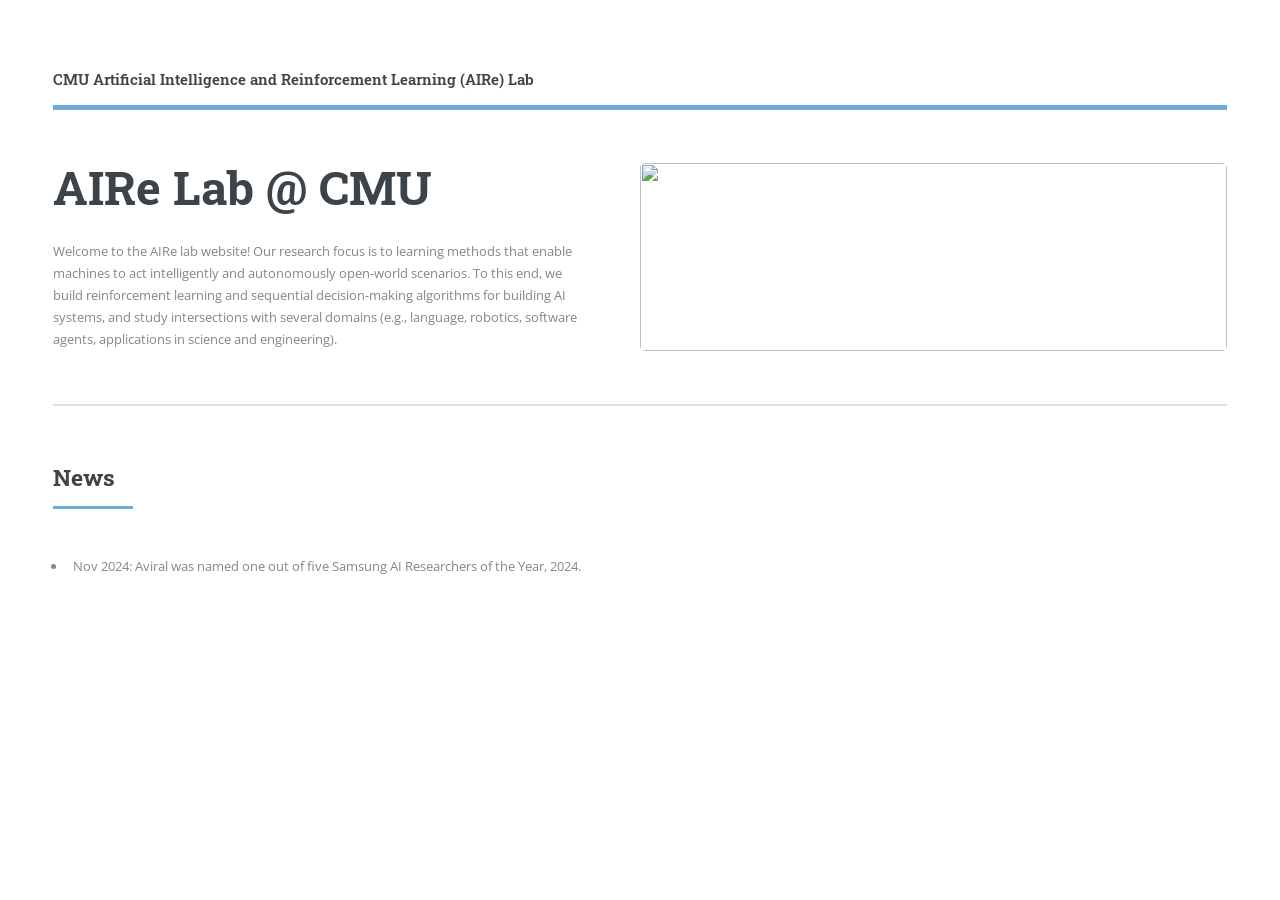
==== index.html @ 0ef2eb5d "update page title" ====
<!DOCTYPE html>
<!--
	Editorial by HTML5 UP
	html5up.net | @ajlkn
	Free for personal and commercial use under the CCA 3.0 license (html5up.net/license)
-->
<html>
  <head>
    <title>CMU AIRe</title>
    <meta charset="utf-8" />
    <meta
      name="viewport"
      content="width=device-width, initial-scale=1, user-scalable=no"
    />
    <link rel="stylesheet" href="assets/css/main.css" />
  </head>
  <body class="is-preload">
    <!-- Wrapper -->
    <div id="wrapper">
      <!-- Main -->
      <div id="main">
        <div class="inner">
          <!-- Header -->
          <header id="header">
            <a href="index.html" class="logo"
              ><strong
                >CMU Artificial Intelligence and Reinforcement Learning (AIRe)
                Lab</strong
              >
            </a>
            <!-- <ul class="icons">
              <li>
                <a href="#" class="icon brands fa-twitter"
                  ><span class="label">Twitter</span></a
                >
              </li>
              <li>
                <a href="#" class="icon brands fa-facebook-f"
                  ><span class="label">Facebook</span></a
                >
              </li>
              <li>
                <a href="#" class="icon brands fa-snapchat-ghost"
                  ><span class="label">Snapchat</span></a
                >
              </li>
              <li>
                <a href="#" class="icon brands fa-instagram"
                  ><span class="label">Instagram</span></a
                >
              </li>
              <li>
                <a href="#" class="icon brands fa-medium-m"
                  ><span class="label">Medium</span></a
                >
              </li>
            </ul> -->
          </header>

          <!-- Introduction -->
          <section id="banner">
            <div class="content">
              <header>
                <h1>AIRe Lab @ CMU</h1>
              </header>
              <p>
                Welcome to the AIRe lab website! Our research focus is to
                learning methods that enable machines to act intelligently and
                autonomously open-world scenarios. To this end, we build
                reinforcement learning and sequential decision-making algorithms
                for building AI systems, and study intersections with several
                domains (e.g., language, robotics, software agents, applications
                in science and engineering).
              </p>
            </div>
            <span class="image object">
              <img src="images/pic10.jpg" alt="" />
            </span>
          </section>

          <!-- News -->
          <section id="news">
            <header class="major">
              <h2>News</h2>
            </header>
            <div class="content">
              <ul>
                <li>
                  Nov 2024: Aviral was named one out of five Samsung AI
                  Researchers of the Year, 2024.
                </li>
              </ul>
            </div>
          </section>
        </div>
      </div>

      <!-- Sidebar -->
      <div id="sidebar">
        <div class="inner">
          <!-- Menu -->
          <nav id="menu">
            <header class="major">
              <h2>Menu</h2>
            </header>
            <ul>
              <li><a href="index.html">Homepage</a></li>
              <li><a href="index.html#news">News</a></li>
              <li><a href="pages/people.html">People</a></li>
              <!-- <li><a href="pages/research.html">Research</a></li> -->
              <li><a href="pages/publications.html">Publications</a></li>
              <li><a href="pages/join_us.html">Join Us</a></li>
            </ul>
          </nav>

          <!-- Footer -->
          <footer id="footer">
            <p class="copyright">
              &copy; Untitled. All rights reserved. Demo Images:
              <a href="https://unsplash.com">Unsplash</a>. Design:
              <a href="https://html5up.net">HTML5 UP</a>.
            </p>
          </footer>
        </div>
      </div>
    </div>

    <!-- Scripts -->
    <script src="assets/js/jquery.min.js"></script>
    <script src="assets/js/browser.min.js"></script>
    <script src="assets/js/breakpoints.min.js"></script>
    <script src="assets/js/util.js"></script>
    <script src="assets/js/main.js"></script>
  </body>
</html>
---- assets/css/main.css ----
@import url(fontawesome-all.min.css);
@import url("https://fonts.googleapis.com/css?family=Open+Sans:400,600,400italic,600italic|Roboto+Slab:400,700");
/*
	Editorial by HTML5 UP
	html5up.net | @ajlkn
	Free for personal and commercial use under the CCA 3.0 license (html5up.net/license)
*/
html,
body,
div,
span,
applet,
object,
iframe,
h1,
h2,
h3,
h4,
h5,
h6,
p,
blockquote,
pre,
a,
abbr,
acronym,
address,
big,
cite,
code,
del,
dfn,
em,
img,
ins,
kbd,
q,
s,
samp,
small,
strike,
strong,
sub,
sup,
tt,
var,
b,
u,
i,
center,
dl,
dt,
dd,
ol,
ul,
li,
fieldset,
form,
label,
legend,
table,
caption,
tbody,
tfoot,
thead,
tr,
th,
td,
article,
aside,
canvas,
details,
embed,
figure,
figcaption,
footer,
header,
hgroup,
menu,
nav,
output,
ruby,
section,
summary,
time,
mark,
audio,
video {
  margin: 0;
  padding: 0;
  border: 0;
  font-size: 100%;
  font: inherit;
  vertical-align: baseline;
}

article,
aside,
details,
figcaption,
figure,
footer,
header,
hgroup,
menu,
nav,
section {
  display: block;
}

body {
  line-height: 1;
}

ol,
ul {
  list-style: none;
}

blockquote,
q {
  quotes: none;
}
blockquote:before,
blockquote:after,
q:before,
q:after {
  content: "";
  content: none;
}

table {
  border-collapse: collapse;
  border-spacing: 0;
}

body {
  -webkit-text-size-adjust: none;
}

mark {
  background-color: transparent;
  color: inherit;
}

input::-moz-focus-inner {
  border: 0;
  padding: 0;
}

input,
select,
textarea {
  -moz-appearance: none;
  -webkit-appearance: none;
  -ms-appearance: none;
  appearance: none;
}

/* Basic */
@-ms-viewport {
  width: device-width;
}

body {
  -ms-overflow-style: scrollbar;
}

@media screen and (max-width: 480px) {
  html,
  body {
    min-width: 320px;
  }
}

html {
  box-sizing: border-box;
}

*,
*:before,
*:after {
  box-sizing: inherit;
}

body {
  background: #ffffff;
}
body.is-preload *,
body.is-preload *:before,
body.is-preload *:after,
body.is-resizing *,
body.is-resizing *:before,
body.is-resizing *:after {
  -moz-animation: none !important;
  -webkit-animation: none !important;
  -ms-animation: none !important;
  animation: none !important;
  -moz-transition: none !important;
  -webkit-transition: none !important;
  -ms-transition: none !important;
  transition: none !important;
}

/* Type */
body,
input,
select,
textarea {
  color: #7f888f;
  font-family: "Open Sans", sans-serif;
  font-size: 13pt;
  font-weight: 400;
  line-height: 1.65;
}
@media screen and (max-width: 1680px) {
  body,
  input,
  select,
  textarea {
    font-size: 11pt;
  }
}
@media screen and (max-width: 1280px) {
  body,
  input,
  select,
  textarea {
    font-size: 10pt;
  }
}
@media screen and (max-width: 360px) {
  body,
  input,
  select,
  textarea {
    font-size: 9pt;
  }
}

a {
  -moz-transition: color 0.2s ease-in-out, border-bottom-color 0.2s ease-in-out;
  -webkit-transition: color 0.2s ease-in-out,
    border-bottom-color 0.2s ease-in-out;
  -ms-transition: color 0.2s ease-in-out, border-bottom-color 0.2s ease-in-out;
  transition: color 0.2s ease-in-out, border-bottom-color 0.2s ease-in-out;
  border-bottom: dotted 1px;
  color: #6eacda;
  text-decoration: none;
}
a:hover {
  border-bottom-color: #6eacda;
  color: #6eacda !important;
}
a:hover strong {
  color: inherit;
}

strong,
b {
  color: #3d4449;
  font-weight: 600;
}

em,
i {
  font-style: italic;
}

p {
  margin: 0 0 2em 0;
}

h1,
h2,
h3,
h4,
h5,
h6 {
  color: #3d4449;
  font-family: "Roboto Slab", serif;
  font-weight: 700;
  line-height: 1.5;
  margin: 0 0 1em 0;
}
h1 a,
h2 a,
h3 a,
h4 a,
h5 a,
h6 a {
  color: inherit;
  text-decoration: none;
  border-bottom: 0;
}

h1 {
  font-size: 4em;
  margin: 0 0 0.5em 0;
  line-height: 1.3;
}

h2 {
  font-size: 1.75em;
}

h3 {
  font-size: 1.25em;
}

h4 {
  font-size: 1.1em;
}

h5 {
  font-size: 0.9em;
}

h6 {
  font-size: 0.7em;
}

@media screen and (max-width: 1680px) {
  h1 {
    font-size: 3.5em;
  }
}

@media screen and (max-width: 980px) {
  h1 {
    font-size: 3.25em;
  }
}

@media screen and (max-width: 736px) {
  h1 {
    font-size: 2em;
    line-height: 1.4;
  }
  h2 {
    font-size: 1.5em;
  }
}

sub {
  font-size: 0.8em;
  position: relative;
  top: 0.5em;
}

sup {
  font-size: 0.8em;
  position: relative;
  top: -0.5em;
}

blockquote {
  border-left: solid 3px rgba(210, 215, 217, 0.75);
  font-style: italic;
  margin: 0 0 2em 0;
  padding: 0.5em 0 0.5em 2em;
}

code {
  background: rgba(230, 235, 237, 0.25);
  border-radius: 0.375em;
  border: solid 1px rgba(210, 215, 217, 0.75);
  font-family: "Courier New", monospace;
  font-size: 0.9em;
  margin: 0 0.25em;
  padding: 0.25em 0.65em;
}

pre {
  -webkit-overflow-scrolling: touch;
  font-family: "Courier New", monospace;
  font-size: 0.9em;
  margin: 0 0 2em 0;
}
pre code {
  display: block;
  line-height: 1.75;
  padding: 1em 1.5em;
  overflow-x: auto;
}

hr {
  border: 0;
  border-bottom: solid 1px rgba(210, 215, 217, 0.75);
  margin: 2em 0;
}
hr.major {
  margin: 3em 0;
}

.align-left {
  text-align: left;
}

.align-center {
  text-align: center;
}

.align-right {
  text-align: right;
}

/* Row */
.row {
  display: flex;
  flex-wrap: wrap;
  box-sizing: border-box;
  align-items: stretch;
}
.row > * {
  box-sizing: border-box;
}
.row.gtr-uniform > * > :last-child {
  margin-bottom: 0;
}
.row.aln-left {
  justify-content: flex-start;
}
.row.aln-center {
  justify-content: center;
}
.row.aln-right {
  justify-content: flex-end;
}
.row.aln-top {
  align-items: flex-start;
}
.row.aln-middle {
  align-items: center;
}
.row.aln-bottom {
  align-items: flex-end;
}
.row > .imp {
  order: -1;
}
.row > .col-1 {
  width: 8.33333%;
}
.row > .off-1 {
  margin-left: 8.33333%;
}
.row > .col-2 {
  width: 16.66667%;
}
.row > .off-2 {
  margin-left: 16.66667%;
}
.row > .col-3 {
  width: 25%;
}
.row > .off-3 {
  margin-left: 25%;
}
.row > .col-4 {
  width: 33.33333%;
}
.row > .off-4 {
  margin-left: 33.33333%;
}
.row > .col-5 {
  width: 41.66667%;
}
.row > .off-5 {
  margin-left: 41.66667%;
}
.row > .col-6 {
  width: 50%;
}
.row > .off-6 {
  margin-left: 50%;
}
.row > .col-7 {
  width: 58.33333%;
}
.row > .off-7 {
  margin-left: 58.33333%;
}
.row > .col-8 {
  width: 66.66667%;
}
.row > .off-8 {
  margin-left: 66.66667%;
}
.row > .col-9 {
  width: 75%;
}
.row > .off-9 {
  margin-left: 75%;
}
.row > .col-10 {
  width: 83.33333%;
}
.row > .off-10 {
  margin-left: 83.33333%;
}
.row > .col-11 {
  width: 91.66667%;
}
.row > .off-11 {
  margin-left: 91.66667%;
}
.row > .col-12 {
  width: 100%;
}
.row > .off-12 {
  margin-left: 100%;
}
.row.gtr-0 {
  margin-top: 0;
  margin-left: 0em;
}
.row.gtr-0 > * {
  padding: 0 0 0 0em;
}
.row.gtr-0.gtr-uniform {
  margin-top: 0em;
}
.row.gtr-0.gtr-uniform > * {
  padding-top: 0em;
}
.row.gtr-25 {
  margin-top: 0;
  margin-left: -0.375em;
}
.row.gtr-25 > * {
  padding: 0 0 0 0.375em;
}
.row.gtr-25.gtr-uniform {
  margin-top: -0.375em;
}
.row.gtr-25.gtr-uniform > * {
  padding-top: 0.375em;
}
.row.gtr-50 {
  margin-top: 0;
  margin-left: -0.75em;
}
.row.gtr-50 > * {
  padding: 0 0 0 0.75em;
}
.row.gtr-50.gtr-uniform {
  margin-top: -0.75em;
}
.row.gtr-50.gtr-uniform > * {
  padding-top: 0.75em;
}
.row {
  margin-top: 0;
  margin-left: -1.5em;
}
.row > * {
  padding: 0 0 0 1.5em;
}
.row.gtr-uniform {
  margin-top: -1.5em;
}
.row.gtr-uniform > * {
  padding-top: 1.5em;
}
.row.gtr-150 {
  margin-top: 0;
  margin-left: -2.25em;
}
.row.gtr-150 > * {
  padding: 0 0 0 2.25em;
}
.row.gtr-150.gtr-uniform {
  margin-top: -2.25em;
}
.row.gtr-150.gtr-uniform > * {
  padding-top: 2.25em;
}
.row.gtr-200 {
  margin-top: 0;
  margin-left: -3em;
}
.row.gtr-200 > * {
  padding: 0 0 0 3em;
}
.row.gtr-200.gtr-uniform {
  margin-top: -3em;
}
.row.gtr-200.gtr-uniform > * {
  padding-top: 3em;
}
@media screen and (max-width: 1680px) {
  .row {
    display: flex;
    flex-wrap: wrap;
    box-sizing: border-box;
    align-items: stretch;
  }
  .row > * {
    box-sizing: border-box;
  }
  .row.gtr-uniform > * > :last-child {
    margin-bottom: 0;
  }
  .row.aln-left {
    justify-content: flex-start;
  }
  .row.aln-center {
    justify-content: center;
  }
  .row.aln-right {
    justify-content: flex-end;
  }
  .row.aln-top {
    align-items: flex-start;
  }
  .row.aln-middle {
    align-items: center;
  }
  .row.aln-bottom {
    align-items: flex-end;
  }
  .row > .imp-xlarge {
    order: -1;
  }
  .row > .col-1-xlarge {
    width: 8.33333%;
  }
  .row > .off-1-xlarge {
    margin-left: 8.33333%;
  }
  .row > .col-2-xlarge {
    width: 16.66667%;
  }
  .row > .off-2-xlarge {
    margin-left: 16.66667%;
  }
  .row > .col-3-xlarge {
    width: 25%;
  }
  .row > .off-3-xlarge {
    margin-left: 25%;
  }
  .row > .col-4-xlarge {
    width: 33.33333%;
  }
  .row > .off-4-xlarge {
    margin-left: 33.33333%;
  }
  .row > .col-5-xlarge {
    width: 41.66667%;
  }
  .row > .off-5-xlarge {
    margin-left: 41.66667%;
  }
  .row > .col-6-xlarge {
    width: 50%;
  }
  .row > .off-6-xlarge {
    margin-left: 50%;
  }
  .row > .col-7-xlarge {
    width: 58.33333%;
  }
  .row > .off-7-xlarge {
    margin-left: 58.33333%;
  }
  .row > .col-8-xlarge {
    width: 66.66667%;
  }
  .row > .off-8-xlarge {
    margin-left: 66.66667%;
  }
  .row > .col-9-xlarge {
    width: 75%;
  }
  .row > .off-9-xlarge {
    margin-left: 75%;
  }
  .row > .col-10-xlarge {
    width: 83.33333%;
  }
  .row > .off-10-xlarge {
    margin-left: 83.33333%;
  }
  .row > .col-11-xlarge {
    width: 91.66667%;
  }
  .row > .off-11-xlarge {
    margin-left: 91.66667%;
  }
  .row > .col-12-xlarge {
    width: 100%;
  }
  .row > .off-12-xlarge {
    margin-left: 100%;
  }
  .row.gtr-0 {
    margin-top: 0;
    margin-left: 0em;
  }
  .row.gtr-0 > * {
    padding: 0 0 0 0em;
  }
  .row.gtr-0.gtr-uniform {
    margin-top: 0em;
  }
  .row.gtr-0.gtr-uniform > * {
    padding-top: 0em;
  }
  .row.gtr-25 {
    margin-top: 0;
    margin-left: -0.375em;
  }
  .row.gtr-25 > * {
    padding: 0 0 0 0.375em;
  }
  .row.gtr-25.gtr-uniform {
    margin-top: -0.375em;
  }
  .row.gtr-25.gtr-uniform > * {
    padding-top: 0.375em;
  }
  .row.gtr-50 {
    margin-top: 0;
    margin-left: -0.75em;
  }
  .row.gtr-50 > * {
    padding: 0 0 0 0.75em;
  }
  .row.gtr-50.gtr-uniform {
    margin-top: -0.75em;
  }
  .row.gtr-50.gtr-uniform > * {
    padding-top: 0.75em;
  }
  .row {
    margin-top: 0;
    margin-left: -1.5em;
  }
  .row > * {
    padding: 0 0 0 1.5em;
  }
  .row.gtr-uniform {
    margin-top: -1.5em;
  }
  .row.gtr-uniform > * {
    padding-top: 1.5em;
  }
  .row.gtr-150 {
    margin-top: 0;
    margin-left: -2.25em;
  }
  .row.gtr-150 > * {
    padding: 0 0 0 2.25em;
  }
  .row.gtr-150.gtr-uniform {
    margin-top: -2.25em;
  }
  .row.gtr-150.gtr-uniform > * {
    padding-top: 2.25em;
  }
  .row.gtr-200 {
    margin-top: 0;
    margin-left: -3em;
  }
  .row.gtr-200 > * {
    padding: 0 0 0 3em;
  }
  .row.gtr-200.gtr-uniform {
    margin-top: -3em;
  }
  .row.gtr-200.gtr-uniform > * {
    padding-top: 3em;
  }
}
@media screen and (max-width: 1280px) {
  .row {
    display: flex;
    flex-wrap: wrap;
    box-sizing: border-box;
    align-items: stretch;
  }
  .row > * {
    box-sizing: border-box;
  }
  .row.gtr-uniform > * > :last-child {
    margin-bottom: 0;
  }
  .row.aln-left {
    justify-content: flex-start;
  }
  .row.aln-center {
    justify-content: center;
  }
  .row.aln-right {
    justify-content: flex-end;
  }
  .row.aln-top {
    align-items: flex-start;
  }
  .row.aln-middle {
    align-items: center;
  }
  .row.aln-bottom {
    align-items: flex-end;
  }
  .row > .imp-large {
    order: -1;
  }
  .row > .col-1-large {
    width: 8.33333%;
  }
  .row > .off-1-large {
    margin-left: 8.33333%;
  }
  .row > .col-2-large {
    width: 16.66667%;
  }
  .row > .off-2-large {
    margin-left: 16.66667%;
  }
  .row > .col-3-large {
    width: 25%;
  }
  .row > .off-3-large {
    margin-left: 25%;
  }
  .row > .col-4-large {
    width: 33.33333%;
  }
  .row > .off-4-large {
    margin-left: 33.33333%;
  }
  .row > .col-5-large {
    width: 41.66667%;
  }
  .row > .off-5-large {
    margin-left: 41.66667%;
  }
  .row > .col-6-large {
    width: 50%;
  }
  .row > .off-6-large {
    margin-left: 50%;
  }
  .row > .col-7-large {
    width: 58.33333%;
  }
  .row > .off-7-large {
    margin-left: 58.33333%;
  }
  .row > .col-8-large {
    width: 66.66667%;
  }
  .row > .off-8-large {
    margin-left: 66.66667%;
  }
  .row > .col-9-large {
    width: 75%;
  }
  .row > .off-9-large {
    margin-left: 75%;
  }
  .row > .col-10-large {
    width: 83.33333%;
  }
  .row > .off-10-large {
    margin-left: 83.33333%;
  }
  .row > .col-11-large {
    width: 91.66667%;
  }
  .row > .off-11-large {
    margin-left: 91.66667%;
  }
  .row > .col-12-large {
    width: 100%;
  }
  .row > .off-12-large {
    margin-left: 100%;
  }
  .row.gtr-0 {
    margin-top: 0;
    margin-left: 0em;
  }
  .row.gtr-0 > * {
    padding: 0 0 0 0em;
  }
  .row.gtr-0.gtr-uniform {
    margin-top: 0em;
  }
  .row.gtr-0.gtr-uniform > * {
    padding-top: 0em;
  }
  .row.gtr-25 {
    margin-top: 0;
    margin-left: -0.375em;
  }
  .row.gtr-25 > * {
    padding: 0 0 0 0.375em;
  }
  .row.gtr-25.gtr-uniform {
    margin-top: -0.375em;
  }
  .row.gtr-25.gtr-uniform > * {
    padding-top: 0.375em;
  }
  .row.gtr-50 {
    margin-top: 0;
    margin-left: -0.75em;
  }
  .row.gtr-50 > * {
    padding: 0 0 0 0.75em;
  }
  .row.gtr-50.gtr-uniform {
    margin-top: -0.75em;
  }
  .row.gtr-50.gtr-uniform > * {
    padding-top: 0.75em;
  }
  .row {
    margin-top: 0;
    margin-left: -1.5em;
  }
  .row > * {
    padding: 0 0 0 1.5em;
  }
  .row.gtr-uniform {
    margin-top: -1.5em;
  }
  .row.gtr-uniform > * {
    padding-top: 1.5em;
  }
  .row.gtr-150 {
    margin-top: 0;
    margin-left: -2.25em;
  }
  .row.gtr-150 > * {
    padding: 0 0 0 2.25em;
  }
  .row.gtr-150.gtr-uniform {
    margin-top: -2.25em;
  }
  .row.gtr-150.gtr-uniform > * {
    padding-top: 2.25em;
  }
  .row.gtr-200 {
    margin-top: 0;
    margin-left: -3em;
  }
  .row.gtr-200 > * {
    padding: 0 0 0 3em;
  }
  .row.gtr-200.gtr-uniform {
    margin-top: -3em;
  }
  .row.gtr-200.gtr-uniform > * {
    padding-top: 3em;
  }
}
@media screen and (max-width: 980px) {
  .row {
    display: flex;
    flex-wrap: wrap;
    box-sizing: border-box;
    align-items: stretch;
  }
  .row > * {
    box-sizing: border-box;
  }
  .row.gtr-uniform > * > :last-child {
    margin-bottom: 0;
  }
  .row.aln-left {
    justify-content: flex-start;
  }
  .row.aln-center {
    justify-content: center;
  }
  .row.aln-right {
    justify-content: flex-end;
  }
  .row.aln-top {
    align-items: flex-start;
  }
  .row.aln-middle {
    align-items: center;
  }
  .row.aln-bottom {
    align-items: flex-end;
  }
  .row > .imp-medium {
    order: -1;
  }
  .row > .col-1-medium {
    width: 8.33333%;
  }
  .row > .off-1-medium {
    margin-left: 8.33333%;
  }
  .row > .col-2-medium {
    width: 16.66667%;
  }
  .row > .off-2-medium {
    margin-left: 16.66667%;
  }
  .row > .col-3-medium {
    width: 25%;
  }
  .row > .off-3-medium {
    margin-left: 25%;
  }
  .row > .col-4-medium {
    width: 33.33333%;
  }
  .row > .off-4-medium {
    margin-left: 33.33333%;
  }
  .row > .col-5-medium {
    width: 41.66667%;
  }
  .row > .off-5-medium {
    margin-left: 41.66667%;
  }
  .row > .col-6-medium {
    width: 50%;
  }
  .row > .off-6-medium {
    margin-left: 50%;
  }
  .row > .col-7-medium {
    width: 58.33333%;
  }
  .row > .off-7-medium {
    margin-left: 58.33333%;
  }
  .row > .col-8-medium {
    width: 66.66667%;
  }
  .row > .off-8-medium {
    margin-left: 66.66667%;
  }
  .row > .col-9-medium {
    width: 75%;
  }
  .row > .off-9-medium {
    margin-left: 75%;
  }
  .row > .col-10-medium {
    width: 83.33333%;
  }
  .row > .off-10-medium {
    margin-left: 83.33333%;
  }
  .row > .col-11-medium {
    width: 91.66667%;
  }
  .row > .off-11-medium {
    margin-left: 91.66667%;
  }
  .row > .col-12-medium {
    width: 100%;
  }
  .row > .off-12-medium {
    margin-left: 100%;
  }
  .row.gtr-0 {
    margin-top: 0;
    margin-left: 0em;
  }
  .row.gtr-0 > * {
    padding: 0 0 0 0em;
  }
  .row.gtr-0.gtr-uniform {
    margin-top: 0em;
  }
  .row.gtr-0.gtr-uniform > * {
    padding-top: 0em;
  }
  .row.gtr-25 {
    margin-top: 0;
    margin-left: -0.375em;
  }
  .row.gtr-25 > * {
    padding: 0 0 0 0.375em;
  }
  .row.gtr-25.gtr-uniform {
    margin-top: -0.375em;
  }
  .row.gtr-25.gtr-uniform > * {
    padding-top: 0.375em;
  }
  .row.gtr-50 {
    margin-top: 0;
    margin-left: -0.75em;
  }
  .row.gtr-50 > * {
    padding: 0 0 0 0.75em;
  }
  .row.gtr-50.gtr-uniform {
    margin-top: -0.75em;
  }
  .row.gtr-50.gtr-uniform > * {
    padding-top: 0.75em;
  }
  .row {
    margin-top: 0;
    margin-left: -1.5em;
  }
  .row > * {
    padding: 0 0 0 1.5em;
  }
  .row.gtr-uniform {
    margin-top: -1.5em;
  }
  .row.gtr-uniform > * {
    padding-top: 1.5em;
  }
  .row.gtr-150 {
    margin-top: 0;
    margin-left: -2.25em;
  }
  .row.gtr-150 > * {
    padding: 0 0 0 2.25em;
  }
  .row.gtr-150.gtr-uniform {
    margin-top: -2.25em;
  }
  .row.gtr-150.gtr-uniform > * {
    padding-top: 2.25em;
  }
  .row.gtr-200 {
    margin-top: 0;
    margin-left: -3em;
  }
  .row.gtr-200 > * {
    padding: 0 0 0 3em;
  }
  .row.gtr-200.gtr-uniform {
    margin-top: -3em;
  }
  .row.gtr-200.gtr-uniform > * {
    padding-top: 3em;
  }
}
@media screen and (max-width: 736px) {
  .row {
    display: flex;
    flex-wrap: wrap;
    box-sizing: border-box;
    align-items: stretch;
  }
  .row > * {
    box-sizing: border-box;
  }
  .row.gtr-uniform > * > :last-child {
    margin-bottom: 0;
  }
  .row.aln-left {
    justify-content: flex-start;
  }
  .row.aln-center {
    justify-content: center;
  }
  .row.aln-right {
    justify-content: flex-end;
  }
  .row.aln-top {
    align-items: flex-start;
  }
  .row.aln-middle {
    align-items: center;
  }
  .row.aln-bottom {
    align-items: flex-end;
  }
  .row > .imp-small {
    order: -1;
  }
  .row > .col-1-small {
    width: 8.33333%;
  }
  .row > .off-1-small {
    margin-left: 8.33333%;
  }
  .row > .col-2-small {
    width: 16.66667%;
  }
  .row > .off-2-small {
    margin-left: 16.66667%;
  }
  .row > .col-3-small {
    width: 25%;
  }
  .row > .off-3-small {
    margin-left: 25%;
  }
  .row > .col-4-small {
    width: 33.33333%;
  }
  .row > .off-4-small {
    margin-left: 33.33333%;
  }
  .row > .col-5-small {
    width: 41.66667%;
  }
  .row > .off-5-small {
    margin-left: 41.66667%;
  }
  .row > .col-6-small {
    width: 50%;
  }
  .row > .off-6-small {
    margin-left: 50%;
  }
  .row > .col-7-small {
    width: 58.33333%;
  }
  .row > .off-7-small {
    margin-left: 58.33333%;
  }
  .row > .col-8-small {
    width: 66.66667%;
  }
  .row > .off-8-small {
    margin-left: 66.66667%;
  }
  .row > .col-9-small {
    width: 75%;
  }
  .row > .off-9-small {
    margin-left: 75%;
  }
  .row > .col-10-small {
    width: 83.33333%;
  }
  .row > .off-10-small {
    margin-left: 83.33333%;
  }
  .row > .col-11-small {
    width: 91.66667%;
  }
  .row > .off-11-small {
    margin-left: 91.66667%;
  }
  .row > .col-12-small {
    width: 100%;
  }
  .row > .off-12-small {
    margin-left: 100%;
  }
  .row.gtr-0 {
    margin-top: 0;
    margin-left: 0em;
  }
  .row.gtr-0 > * {
    padding: 0 0 0 0em;
  }
  .row.gtr-0.gtr-uniform {
    margin-top: 0em;
  }
  .row.gtr-0.gtr-uniform > * {
    padding-top: 0em;
  }
  .row.gtr-25 {
    margin-top: 0;
    margin-left: -0.375em;
  }
  .row.gtr-25 > * {
    padding: 0 0 0 0.375em;
  }
  .row.gtr-25.gtr-uniform {
    margin-top: -0.375em;
  }
  .row.gtr-25.gtr-uniform > * {
    padding-top: 0.375em;
  }
  .row.gtr-50 {
    margin-top: 0;
    margin-left: -0.75em;
  }
  .row.gtr-50 > * {
    padding: 0 0 0 0.75em;
  }
  .row.gtr-50.gtr-uniform {
    margin-top: -0.75em;
  }
  .row.gtr-50.gtr-uniform > * {
    padding-top: 0.75em;
  }
  .row {
    margin-top: 0;
    margin-left: -1.5em;
  }
  .row > * {
    padding: 0 0 0 1.5em;
  }
  .row.gtr-uniform {
    margin-top: -1.5em;
  }
  .row.gtr-uniform > * {
    padding-top: 1.5em;
  }
  .row.gtr-150 {
    margin-top: 0;
    margin-left: -2.25em;
  }
  .row.gtr-150 > * {
    padding: 0 0 0 2.25em;
  }
  .row.gtr-150.gtr-uniform {
    margin-top: -2.25em;
  }
  .row.gtr-150.gtr-uniform > * {
    padding-top: 2.25em;
  }
  .row.gtr-200 {
    margin-top: 0;
    margin-left: -3em;
  }
  .row.gtr-200 > * {
    padding: 0 0 0 3em;
  }
  .row.gtr-200.gtr-uniform {
    margin-top: -3em;
  }
  .row.gtr-200.gtr-uniform > * {
    padding-top: 3em;
  }
}
@media screen and (max-width: 480px) {
  .row {
    display: flex;
    flex-wrap: wrap;
    box-sizing: border-box;
    align-items: stretch;
  }
  .row > * {
    box-sizing: border-box;
  }
  .row.gtr-uniform > * > :last-child {
    margin-bottom: 0;
  }
  .row.aln-left {
    justify-content: flex-start;
  }
  .row.aln-center {
    justify-content: center;
  }
  .row.aln-right {
    justify-content: flex-end;
  }
  .row.aln-top {
    align-items: flex-start;
  }
  .row.aln-middle {
    align-items: center;
  }
  .row.aln-bottom {
    align-items: flex-end;
  }
  .row > .imp-xsmall {
    order: -1;
  }
  .row > .col-1-xsmall {
    width: 8.33333%;
  }
  .row > .off-1-xsmall {
    margin-left: 8.33333%;
  }
  .row > .col-2-xsmall {
    width: 16.66667%;
  }
  .row > .off-2-xsmall {
    margin-left: 16.66667%;
  }
  .row > .col-3-xsmall {
    width: 25%;
  }
  .row > .off-3-xsmall {
    margin-left: 25%;
  }
  .row > .col-4-xsmall {
    width: 33.33333%;
  }
  .row > .off-4-xsmall {
    margin-left: 33.33333%;
  }
  .row > .col-5-xsmall {
    width: 41.66667%;
  }
  .row > .off-5-xsmall {
    margin-left: 41.66667%;
  }
  .row > .col-6-xsmall {
    width: 50%;
  }
  .row > .off-6-xsmall {
    margin-left: 50%;
  }
  .row > .col-7-xsmall {
    width: 58.33333%;
  }
  .row > .off-7-xsmall {
    margin-left: 58.33333%;
  }
  .row > .col-8-xsmall {
    width: 66.66667%;
  }
  .row > .off-8-xsmall {
    margin-left: 66.66667%;
  }
  .row > .col-9-xsmall {
    width: 75%;
  }
  .row > .off-9-xsmall {
    margin-left: 75%;
  }
  .row > .col-10-xsmall {
    width: 83.33333%;
  }
  .row > .off-10-xsmall {
    margin-left: 83.33333%;
  }
  .row > .col-11-xsmall {
    width: 91.66667%;
  }
  .row > .off-11-xsmall {
    margin-left: 91.66667%;
  }
  .row > .col-12-xsmall {
    width: 100%;
  }
  .row > .off-12-xsmall {
    margin-left: 100%;
  }
  .row.gtr-0 {
    margin-top: 0;
    margin-left: 0em;
  }
  .row.gtr-0 > * {
    padding: 0 0 0 0em;
  }
  .row.gtr-0.gtr-uniform {
    margin-top: 0em;
  }
  .row.gtr-0.gtr-uniform > * {
    padding-top: 0em;
  }
  .row.gtr-25 {
    margin-top: 0;
    margin-left: -0.375em;
  }
  .row.gtr-25 > * {
    padding: 0 0 0 0.375em;
  }
  .row.gtr-25.gtr-uniform {
    margin-top: -0.375em;
  }
  .row.gtr-25.gtr-uniform > * {
    padding-top: 0.375em;
  }
  .row.gtr-50 {
    margin-top: 0;
    margin-left: -0.75em;
  }
  .row.gtr-50 > * {
    padding: 0 0 0 0.75em;
  }
  .row.gtr-50.gtr-uniform {
    margin-top: -0.75em;
  }
  .row.gtr-50.gtr-uniform > * {
    padding-top: 0.75em;
  }
  .row {
    margin-top: 0;
    margin-left: -1.5em;
  }
  .row > * {
    padding: 0 0 0 1.5em;
  }
  .row.gtr-uniform {
    margin-top: -1.5em;
  }
  .row.gtr-uniform > * {
    padding-top: 1.5em;
  }
  .row.gtr-150 {
    margin-top: 0;
    margin-left: -2.25em;
  }
  .row.gtr-150 > * {
    padding: 0 0 0 2.25em;
  }
  .row.gtr-150.gtr-uniform {
    margin-top: -2.25em;
  }
  .row.gtr-150.gtr-uniform > * {
    padding-top: 2.25em;
  }
  .row.gtr-200 {
    margin-top: 0;
    margin-left: -3em;
  }
  .row.gtr-200 > * {
    padding: 0 0 0 3em;
  }
  .row.gtr-200.gtr-uniform {
    margin-top: -3em;
  }
  .row.gtr-200.gtr-uniform > * {
    padding-top: 3em;
  }
}

/* Section/Article */
section.special,
article.special {
  text-align: center;
}

header p {
  font-family: "Roboto Slab", serif;
  font-size: 1em;
  font-weight: 400;
  letter-spacing: 0.075em;
  margin-top: -0.5em;
  text-transform: uppercase;
}

header.major > :last-child {
  border-bottom: solid 3px #6eacda;
  display: inline-block;
  margin: 0 0 2em 0;
  padding: 0 0.75em 0.5em 0;
}

header.main > :last-child {
  margin: 0 0 1em 0;
}

/* Form */
form {
  margin: 0 0 2em 0;
}

label {
  color: #3d4449;
  display: block;
  font-size: 0.9em;
  font-weight: 600;
  margin: 0 0 1em 0;
}

input[type="text"],
input[type="password"],
input[type="email"],
input[type="tel"],
input[type="search"],
input[type="url"],
select,
textarea {
  -moz-appearance: none;
  -webkit-appearance: none;
  -ms-appearance: none;
  appearance: none;
  background: #ffffff;
  border-radius: 0.375em;
  border: none;
  border: solid 1px rgba(210, 215, 217, 0.75);
  color: inherit;
  display: block;
  outline: 0;
  padding: 0 1em;
  text-decoration: none;
  width: 100%;
}
input[type="text"]:invalid,
input[type="password"]:invalid,
input[type="email"]:invalid,
input[type="tel"]:invalid,
input[type="search"]:invalid,
input[type="url"]:invalid,
select:invalid,
textarea:invalid {
  box-shadow: none;
}
input[type="text"]:focus,
input[type="password"]:focus,
input[type="email"]:focus,
input[type="tel"]:focus,
input[type="search"]:focus,
input[type="url"]:focus,
select:focus,
textarea:focus {
  border-color: #6eacda;
  box-shadow: 0 0 0 1px #6eacda;
}

select {
  background-image: url("data:image/svg+xml;charset=utf8,%3Csvg xmlns='http://www.w3.org/2000/svg' width='40' height='40' preserveAspectRatio='none' viewBox='0 0 40 40'%3E%3Cpath d='M9.4,12.3l10.4,10.4l10.4-10.4c0.2-0.2,0.5-0.4,0.9-0.4c0.3,0,0.6,0.1,0.9,0.4l3.3,3.3c0.2,0.2,0.4,0.5,0.4,0.9 c0,0.4-0.1,0.6-0.4,0.9L20.7,31.9c-0.2,0.2-0.5,0.4-0.9,0.4c-0.3,0-0.6-0.1-0.9-0.4L4.3,17.3c-0.2-0.2-0.4-0.5-0.4-0.9 c0-0.4,0.1-0.6,0.4-0.9l3.3-3.3c0.2-0.2,0.5-0.4,0.9-0.4S9.1,12.1,9.4,12.3z' fill='rgba(210, 215, 217, 0.75)' /%3E%3C/svg%3E");
  background-size: 1.25em;
  background-repeat: no-repeat;
  background-position: calc(100% - 1em) center;
  height: 2.75em;
  padding-right: 2.75em;
  text-overflow: ellipsis;
}
select option {
  color: #3d4449;
  background: #ffffff;
}
select:focus::-ms-value {
  background-color: transparent;
}
select::-ms-expand {
  display: none;
}

input[type="text"],
input[type="password"],
input[type="email"],
input[type="tel"],
input[type="search"],
input[type="url"],
select {
  height: 2.75em;
}

textarea {
  padding: 0.75em 1em;
}

input[type="checkbox"],
input[type="radio"] {
  -moz-appearance: none;
  -webkit-appearance: none;
  -ms-appearance: none;
  appearance: none;
  display: block;
  float: left;
  margin-right: -2em;
  opacity: 0;
  width: 1em;
  z-index: -1;
}
input[type="checkbox"] + label,
input[type="radio"] + label {
  text-decoration: none;
  color: #7f888f;
  cursor: pointer;
  display: inline-block;
  font-size: 1em;
  font-weight: 400;
  padding-left: 2.4em;
  padding-right: 0.75em;
  position: relative;
}
input[type="checkbox"] + label:before,
input[type="radio"] + label:before {
  -moz-osx-font-smoothing: grayscale;
  -webkit-font-smoothing: antialiased;
  display: inline-block;
  font-style: normal;
  font-variant: normal;
  text-rendering: auto;
  line-height: 1;
  text-transform: none !important;
  font-family: "Font Awesome 5 Free";
  font-weight: 900;
}
input[type="checkbox"] + label:before,
input[type="radio"] + label:before {
  background: #ffffff;
  border-radius: 0.375em;
  border: solid 1px rgba(210, 215, 217, 0.75);
  content: "";
  display: inline-block;
  font-size: 0.8em;
  height: 2.0625em;
  left: 0;
  line-height: 2.0625em;
  position: absolute;
  text-align: center;
  top: 0;
  width: 2.0625em;
}
input[type="checkbox"]:checked + label:before,
input[type="radio"]:checked + label:before {
  background: #3d4449;
  border-color: #3d4449;
  color: #ffffff;
  content: "\f00c";
}
input[type="checkbox"]:focus + label:before,
input[type="radio"]:focus + label:before {
  border-color: #6eacda;
  box-shadow: 0 0 0 1px #6eacda;
}

input[type="checkbox"] + label:before {
  border-radius: 0.375em;
}

input[type="radio"] + label:before {
  border-radius: 100%;
}

::-webkit-input-placeholder {
  color: #9fa3a6 !important;
  opacity: 1;
}

:-moz-placeholder {
  color: #9fa3a6 !important;
  opacity: 1;
}

::-moz-placeholder {
  color: #9fa3a6 !important;
  opacity: 1;
}

:-ms-input-placeholder {
  color: #9fa3a6 !important;
  opacity: 1;
}

/* Box */
.box {
  border-radius: 0.375em;
  border: solid 1px rgba(210, 215, 217, 0.75);
  margin-bottom: 2em;
  padding: 1.5em;
}
.box > :last-child,
.box > :last-child > :last-child,
.box > :last-child > :last-child > :last-child {
  margin-bottom: 0;
}
.box.alt {
  border: 0;
  border-radius: 0;
  padding: 0;
}

/* Icon */
.icon {
  text-decoration: none;
  border-bottom: none;
  position: relative;
}
.icon:before {
  -moz-osx-font-smoothing: grayscale;
  -webkit-font-smoothing: antialiased;
  display: inline-block;
  font-style: normal;
  font-variant: normal;
  text-rendering: auto;
  line-height: 1;
  text-transform: none !important;
  font-family: "Font Awesome 5 Free";
  font-weight: 400;
}
.icon > .label {
  display: none;
}
.icon:before {
  line-height: inherit;
}
.icon.solid:before {
  font-weight: 900;
}
.icon.brands:before {
  font-family: "Font Awesome 5 Brands";
}

/* Image */
.image {
  border-radius: 0.375em;
  border: 0;
  display: inline-block;
  position: relative;
}
.image img {
  border-radius: 0.375em;
  display: block;
}
.image.left,
.image.right {
  max-width: 40%;
}
.image.left img,
.image.right img {
  width: 100%;
}
.image.left {
  float: left;
  padding: 0 1.5em 1em 0;
  top: 0.25em;
}
.image.right {
  float: right;
  padding: 0 0 1em 1.5em;
  top: 0.25em;
}
.image.fit {
  display: block;
  margin: 0 0 2em 0;
  width: 100%;
}
.image.fit img {
  width: 100%;
}
.image.main {
  display: block;
  margin: 0 0 3em 0;
  width: 100%;
}
.image.main img {
  width: 100%;
}

a.image {
  overflow: hidden;
}
a.image img {
  -moz-transition: -moz-transform 0.2s ease;
  -webkit-transition: -webkit-transform 0.2s ease;
  -ms-transition: -ms-transform 0.2s ease;
  transition: transform 0.2s ease;
}
a.image:hover img {
  -moz-transform: scale(1.075);
  -webkit-transform: scale(1.075);
  -ms-transform: scale(1.075);
  transform: scale(1.075);
}

/* List */
ol {
  list-style: decimal;
  margin: 0 0 2em 0;
  padding-left: 1.25em;
}
ol li {
  padding-left: 0.25em;
}

ul {
  list-style: disc;
  margin: 0 0 2em 0;
  padding-left: 1em;
}
ul li {
  padding-left: 0.5em;
}
ul.alt {
  list-style: none;
  padding-left: 0;
}
ul.alt li {
  border-top: solid 1px rgba(210, 215, 217, 0.75);
  padding: 0.5em 0;
}
ul.alt li:first-child {
  border-top: 0;
  padding-top: 0;
}

dl {
  margin: 0 0 2em 0;
}
dl dt {
  display: block;
  font-weight: 600;
  margin: 0 0 1em 0;
}
dl dd {
  margin-left: 2em;
}

/* Actions */
ul.actions {
  display: -moz-flex;
  display: -webkit-flex;
  display: -ms-flex;
  display: flex;
  cursor: default;
  list-style: none;
  margin-left: -1em;
  padding-left: 0;
}
ul.actions li {
  padding: 0 0 0 1em;
  vertical-align: middle;
}
ul.actions.special {
  -moz-justify-content: center;
  -webkit-justify-content: center;
  -ms-justify-content: center;
  justify-content: center;
  width: 100%;
  margin-left: 0;
}
ul.actions.special li:first-child {
  padding-left: 0;
}
ul.actions.stacked {
  -moz-flex-direction: column;
  -webkit-flex-direction: column;
  -ms-flex-direction: column;
  flex-direction: column;
  margin-left: 0;
}
ul.actions.stacked li {
  padding: 1.3em 0 0 0;
}
ul.actions.stacked li:first-child {
  padding-top: 0;
}
ul.actions.fit {
  width: calc(100% + 1em);
}
ul.actions.fit li {
  -moz-flex-grow: 1;
  -webkit-flex-grow: 1;
  -ms-flex-grow: 1;
  flex-grow: 1;
  -moz-flex-shrink: 1;
  -webkit-flex-shrink: 1;
  -ms-flex-shrink: 1;
  flex-shrink: 1;
  width: 100%;
}
ul.actions.fit li > * {
  width: 100%;
}
ul.actions.fit.stacked {
  width: 100%;
}

/* Icons */
ul.icons {
  cursor: default;
  list-style: none;
  padding-left: 0;
}
ul.icons li {
  display: inline-block;
  padding: 0 1em 0 0;
}
ul.icons li:last-child {
  padding-right: 0;
}
ul.icons li .icon {
  color: inherit;
}
ul.icons li .icon:before {
  font-size: 1.25em;
}

/* Contact */
ul.contact {
  list-style: none;
  padding: 0;
}
ul.contact li {
  text-decoration: none;
  border-top: solid 1px rgba(210, 215, 217, 0.75);
  margin: 1.5em 0 0 0;
  padding: 1.5em 0 0 3em;
  position: relative;
}
ul.contact li:before {
  -moz-osx-font-smoothing: grayscale;
  -webkit-font-smoothing: antialiased;
  display: inline-block;
  font-style: normal;
  font-variant: normal;
  text-rendering: auto;
  line-height: 1;
  text-transform: none !important;
  font-family: "Font Awesome 5 Free";
  font-weight: 400;
}
ul.contact li:before {
  color: #6eacda;
  display: inline-block;
  font-size: 1.5em;
  height: 1.125em;
  left: 0;
  line-height: 1.125em;
  position: absolute;
  text-align: center;
  top: 1em;
  width: 1.5em;
}
ul.contact li:first-child {
  border-top: 0;
  margin-top: 0;
  padding-top: 0;
}
ul.contact li:first-child:before {
  top: 0;
}
ul.contact li a {
  color: inherit;
}

/* Pagination */
ul.pagination {
  cursor: default;
  list-style: none;
  padding-left: 0;
}
ul.pagination li {
  display: inline-block;
  padding-left: 0;
  vertical-align: middle;
}
ul.pagination li > .page {
  -moz-transition: background-color 0.2s ease-in-out, color 0.2s ease-in-out;
  -webkit-transition: background-color 0.2s ease-in-out, color 0.2s ease-in-out;
  -ms-transition: background-color 0.2s ease-in-out, color 0.2s ease-in-out;
  transition: background-color 0.2s ease-in-out, color 0.2s ease-in-out;
  border-bottom: 0;
  border-radius: 0.375em;
  display: inline-block;
  font-size: 0.8em;
  font-weight: 600;
  height: 2em;
  line-height: 2em;
  margin: 0 0.125em;
  min-width: 2em;
  padding: 0 0.5em;
  text-align: center;
}
ul.pagination li > .page.active {
  background-color: #6eacda;
  color: #ffffff !important;
}
ul.pagination li > .page.active:hover {
  background-color: #f67878;
}
ul.pagination li > .page.active:active {
  background-color: #f45c5c;
}
ul.pagination li:first-child {
  padding-right: 0.75em;
}
ul.pagination li:last-child {
  padding-left: 0.75em;
}
@media screen and (max-width: 480px) {
  ul.pagination li:nth-child(n + 2):nth-last-child(n + 2) {
    display: none;
  }
  ul.pagination li:first-child {
    padding-right: 0;
  }
}

/* Table */
.table-wrapper {
  -webkit-overflow-scrolling: touch;
  overflow-x: auto;
}

table {
  margin: 0 0 2em 0;
  width: 100%;
}
table tbody tr {
  border: solid 1px rgba(210, 215, 217, 0.75);
  border-left: 0;
  border-right: 0;
}
table tbody tr:nth-child(2n + 1) {
  background-color: rgba(230, 235, 237, 0.25);
}
table td {
  padding: 0.75em 0.75em;
}
table th {
  color: #3d4449;
  font-size: 0.9em;
  font-weight: 600;
  padding: 0 0.75em 0.75em 0.75em;
  text-align: left;
}
table thead {
  border-bottom: solid 2px rgba(210, 215, 217, 0.75);
}
table tfoot {
  border-top: solid 2px rgba(210, 215, 217, 0.75);
}
table.alt {
  border-collapse: separate;
}
table.alt tbody tr td {
  border: solid 1px rgba(210, 215, 217, 0.75);
  border-left-width: 0;
  border-top-width: 0;
}
table.alt tbody tr td:first-child {
  border-left-width: 1px;
}
table.alt tbody tr:first-child td {
  border-top-width: 1px;
}
table.alt thead {
  border-bottom: 0;
}
table.alt tfoot {
  border-top: 0;
}

/* Button */
input[type="submit"],
input[type="reset"],
input[type="button"],
button,
.button {
  -moz-appearance: none;
  -webkit-appearance: none;
  -ms-appearance: none;
  appearance: none;
  -moz-transition: background-color 0.2s ease-in-out, color 0.2s ease-in-out;
  -webkit-transition: background-color 0.2s ease-in-out, color 0.2s ease-in-out;
  -ms-transition: background-color 0.2s ease-in-out, color 0.2s ease-in-out;
  transition: background-color 0.2s ease-in-out, color 0.2s ease-in-out;
  background-color: transparent;
  border-radius: 0.375em;
  border: 0;
  box-shadow: inset 0 0 0 2px #6eacda;
  color: #6eacda !important;
  cursor: pointer;
  display: inline-block;
  font-family: "Roboto Slab", serif;
  font-size: 0.8em;
  font-weight: 700;
  height: 3.5em;
  letter-spacing: 0.075em;
  line-height: 3.5em;
  padding: 0 2.25em;
  text-align: center;
  text-decoration: none;
  text-transform: uppercase;
  white-space: nowrap;
}
input[type="submit"]:hover,
input[type="reset"]:hover,
input[type="button"]:hover,
button:hover,
.button:hover {
  background-color: rgba(245, 106, 106, 0.05);
}
input[type="submit"]:active,
input[type="reset"]:active,
input[type="button"]:active,
button:active,
.button:active {
  background-color: rgba(245, 106, 106, 0.15);
}
input[type="submit"].icon:before,
input[type="reset"].icon:before,
input[type="button"].icon:before,
button.icon:before,
.button.icon:before {
  margin-right: 0.5em;
}
input[type="submit"].fit,
input[type="reset"].fit,
input[type="button"].fit,
button.fit,
.button.fit {
  width: 100%;
}
input[type="submit"].small,
input[type="reset"].small,
input[type="button"].small,
button.small,
.button.small {
  font-size: 0.6em;
}
input[type="submit"].large,
input[type="reset"].large,
input[type="button"].large,
button.large,
.button.large {
  font-size: 1em;
  height: 3.65em;
  line-height: 3.65em;
}
input[type="submit"].primary,
input[type="reset"].primary,
input[type="button"].primary,
button.primary,
.button.primary {
  background-color: #6eacda;
  box-shadow: none;
  color: #ffffff !important;
}
input[type="submit"].primary:hover,
input[type="reset"].primary:hover,
input[type="button"].primary:hover,
button.primary:hover,
.button.primary:hover {
  background-color: #f67878;
}
input[type="submit"].primary:active,
input[type="reset"].primary:active,
input[type="button"].primary:active,
button.primary:active,
.button.primary:active {
  background-color: #f45c5c;
}
input[type="submit"].disabled,
input[type="submit"]:disabled,
input[type="reset"].disabled,
input[type="reset"]:disabled,
input[type="button"].disabled,
input[type="button"]:disabled,
button.disabled,
button:disabled,
.button.disabled,
.button:disabled {
  pointer-events: none;
  opacity: 0.25;
}

/* Mini Posts */
.mini-posts article {
  border-top: solid 1px rgba(210, 215, 217, 0.75);
  margin-top: 2em;
  padding-top: 2em;
}
.mini-posts article .image {
  display: block;
  margin: 0 0 1.5em 0;
}
.mini-posts article .image img {
  display: block;
  width: 100%;
}
.mini-posts article:first-child {
  border-top: 0;
  margin-top: 0;
  padding-top: 0;
}

/* Features */
.features {
  display: -moz-flex;
  display: -webkit-flex;
  display: -ms-flex;
  display: flex;
  -moz-flex-wrap: wrap;
  -webkit-flex-wrap: wrap;
  -ms-flex-wrap: wrap;
  flex-wrap: wrap;
  margin: 0 0 2em -3em;
  width: calc(100% + 3em);
}
.features article {
  -moz-align-items: center;
  -webkit-align-items: center;
  -ms-align-items: center;
  align-items: center;
  display: -moz-flex;
  display: -webkit-flex;
  display: -ms-flex;
  display: flex;
  margin: 0 0 3em 3em;
  position: relative;
  width: calc(50% - 3em);
}
.features article:nth-child(2n - 1) {
  margin-right: 1.5em;
}
.features article:nth-child(2n) {
  margin-left: 1.5em;
}
.features article:nth-last-child(1),
.features article:nth-last-child(2) {
  margin-bottom: 0;
}
.features article .icon {
  -moz-flex-grow: 0;
  -webkit-flex-grow: 0;
  -ms-flex-grow: 0;
  flex-grow: 0;
  -moz-flex-shrink: 0;
  -webkit-flex-shrink: 0;
  -ms-flex-shrink: 0;
  flex-shrink: 0;
  display: block;
  height: 10em;
  line-height: 10em;
  margin: 0 2em 0 0;
  text-align: center;
  width: 10em;
}
.features article .icon:before {
  color: #6eacda;
  font-size: 2.75rem;
  position: relative;
  top: 0.05em;
}
.features article .icon:after {
  -moz-transform: rotate(45deg);
  -webkit-transform: rotate(45deg);
  -ms-transform: rotate(45deg);
  transform: rotate(45deg);
  border-radius: 0.25rem;
  border: solid 2px rgba(210, 215, 217, 0.75);
  content: "";
  display: block;
  height: 7em;
  left: 50%;
  margin: -3.5em 0 0 -3.5em;
  position: absolute;
  top: 50%;
  width: 7em;
}
.features article .content {
  -moz-flex-grow: 1;
  -webkit-flex-grow: 1;
  -ms-flex-grow: 1;
  flex-grow: 1;
  -moz-flex-shrink: 1;
  -webkit-flex-shrink: 1;
  -ms-flex-shrink: 1;
  flex-shrink: 1;
  width: 100%;
}
.features article .content > :last-child {
  margin-bottom: 0;
}
@media screen and (max-width: 980px) {
  .features {
    margin: 0 0 2em 0;
    width: 100%;
  }
  .features article {
    margin: 0 0 3em 0;
    width: 100%;
  }
  .features article:nth-child(2n - 1) {
    margin-right: 0;
  }
  .features article:nth-child(2n) {
    margin-left: 0;
  }
  .features article:nth-last-child(1),
  .features article:nth-last-child(2) {
    margin-bottom: 3em;
  }
  .features article:last-child {
    margin-bottom: 0;
  }
  .features article .icon {
    height: 8em;
    line-height: 8em;
    width: 8em;
  }
  .features article .icon:before {
    font-size: 2.25rem;
  }
  .features article .icon:after {
    height: 6em;
    margin: -3em 0 0 -3em;
    width: 6em;
  }
}
@media screen and (max-width: 480px) {
  .features article {
    -moz-flex-direction: column;
    -webkit-flex-direction: column;
    -ms-flex-direction: column;
    flex-direction: column;
    -moz-align-items: -moz-flex-start;
    -webkit-align-items: -webkit-flex-start;
    -ms-align-items: -ms-flex-start;
    align-items: flex-start;
  }
  .features article .icon {
    height: 6em;
    line-height: 6em;
    margin: 0 0 1.5em 0;
    width: 6em;
  }
  .features article .icon:before {
    font-size: 1.5rem;
  }
  .features article .icon:after {
    height: 4em;
    margin: -2em 0 0 -2em;
    width: 4em;
  }
}
@media screen and (max-width: 480px) {
  .features article .icon:before {
    font-size: 1.25rem;
  }
}

/* Posts */
.posts {
  display: -moz-flex;
  display: -webkit-flex;
  display: -ms-flex;
  display: flex;
  -moz-flex-wrap: wrap;
  -webkit-flex-wrap: wrap;
  -ms-flex-wrap: wrap;
  flex-wrap: wrap;
  margin: 0 0 2em -6em;
  width: calc(100% + 6em);
}
.posts article {
  -moz-flex-grow: 0;
  -webkit-flex-grow: 0;
  -ms-flex-grow: 0;
  flex-grow: 0;
  -moz-flex-shrink: 1;
  -webkit-flex-shrink: 1;
  -ms-flex-shrink: 1;
  flex-shrink: 1;
  margin: 0 0 6em 6em;
  position: relative;
  width: calc(33.33333% - 6em);
}
.posts article:before {
  background: rgba(210, 215, 217, 0.75);
  content: "";
  display: block;
  height: calc(100% + 6em);
  left: -3em;
  position: absolute;
  top: 0;
  width: 1px;
}
.posts article:after {
  background: rgba(210, 215, 217, 0.75);
  bottom: -3em;
  content: "";
  display: block;
  height: 1px;
  position: absolute;
  right: 0;
  width: calc(100% + 6em);
}
.posts article > :last-child {
  margin-bottom: 0;
}
.posts article .image {
  display: block;
  margin: 0 0 2em 0;
}
.posts article .image img {
  display: block;
  width: 100%;
}
@media screen and (min-width: 1681px) {
  .posts article:nth-child(3n + 1):before {
    display: none;
  }
  .posts article:nth-child(3n + 1):after {
    width: 100%;
  }
  .posts article:nth-last-child(1),
  .posts article:nth-last-child(2),
  .posts article:nth-last-child(3) {
    margin-bottom: 0;
  }
  .posts article:nth-last-child(1):before,
  .posts article:nth-last-child(2):before,
  .posts article:nth-last-child(3):before {
    height: 100%;
  }
  .posts article:nth-last-child(1):after,
  .posts article:nth-last-child(2):after,
  .posts article:nth-last-child(3):after {
    display: none;
  }
}
@media screen and (max-width: 1680px) {
  .posts article {
    width: calc(50% - 6em);
  }
  .posts article:nth-last-child(3) {
    margin-bottom: 6em;
  }
}
@media screen and (min-width: 481px) and (max-width: 1680px) {
  .posts article:nth-child(2n + 1):before {
    display: none;
  }
  .posts article:nth-child(2n + 1):after {
    width: 100%;
  }
  .posts article:nth-last-child(1),
  .posts article:nth-last-child(2) {
    margin-bottom: 0;
  }
  .posts article:nth-last-child(1):before,
  .posts article:nth-last-child(2):before {
    height: 100%;
  }
  .posts article:nth-last-child(1):after,
  .posts article:nth-last-child(2):after {
    display: none;
  }
}
@media screen and (max-width: 736px) {
  .posts {
    margin: 0 0 2em -4.5em;
    width: calc(100% + 4.5em);
  }
  .posts article {
    margin: 0 0 4.5em 4.5em;
    width: calc(50% - 4.5em);
  }
  .posts article:before {
    height: calc(100% + 4.5em);
    left: -2.25em;
  }
  .posts article:after {
    bottom: -2.25em;
    width: calc(100% + 4.5em);
  }
  .posts article:nth-last-child(3) {
    margin-bottom: 4.5em;
  }
}
@media screen and (max-width: 480px) {
  .posts {
    margin: 0 0 2em 0;
    width: 100%;
  }
  .posts article {
    margin: 0 0 4.5em 0;
    width: 100%;
  }
  .posts article:before {
    display: none;
  }
  .posts article:after {
    width: 100%;
  }
  .posts article:last-child {
    margin-bottom: 0;
  }
  .posts article:last-child:after {
    display: none;
  }
}

/* Wrapper */
#wrapper {
  display: -moz-flex;
  display: -webkit-flex;
  display: -ms-flex;
  display: flex;
  -moz-flex-direction: row-reverse;
  -webkit-flex-direction: row-reverse;
  -ms-flex-direction: row-reverse;
  flex-direction: row-reverse;
  min-height: 100vh;
}

/* Main */
#main {
  -moz-flex-grow: 1;
  -webkit-flex-grow: 1;
  -ms-flex-grow: 1;
  flex-grow: 1;
  -moz-flex-shrink: 1;
  -webkit-flex-shrink: 1;
  -ms-flex-shrink: 1;
  flex-shrink: 1;
  width: 100%;
}
#main > .inner {
  padding: 0 6em 0.1em 6em;
  margin: 0 auto;
  max-width: 110em;
}
#main > .inner > section {
  padding: 6em 0 4em 0;
  border-top: solid 2px rgba(210, 215, 217, 0.75);
}
#main > .inner > section:first-of-type {
  border-top: 0 !important;
}
@media screen and (max-width: 1680px) {
  #main > .inner {
    padding: 0 5em 0.1em 5em;
  }
  #main > .inner > section {
    padding: 5em 0 3em 0;
  }
}
@media screen and (max-width: 1280px) {
  #main > .inner {
    padding: 0 4em 0.1em 4em;
  }
  #main > .inner > section {
    padding: 4em 0 2em 0;
  }
}
@media screen and (max-width: 736px) {
  #main > .inner {
    padding: 0 2em 0.1em 2em;
  }
  #main > .inner > section {
    padding: 3em 0 1em 0;
  }
}

/* Sidebar */
#search form {
  text-decoration: none;
  position: relative;
}
#search form:before {
  -moz-osx-font-smoothing: grayscale;
  -webkit-font-smoothing: antialiased;
  display: inline-block;
  font-style: normal;
  font-variant: normal;
  text-rendering: auto;
  line-height: 1;
  text-transform: none !important;
  font-family: "Font Awesome 5 Free";
  font-weight: 900;
}
#search form:before {
  -moz-transform: scaleX(-1);
  -webkit-transform: scaleX(-1);
  -ms-transform: scaleX(-1);
  transform: scaleX(-1);
  color: #7f888f;
  content: "\f002";
  cursor: default;
  display: block;
  font-size: 1.5em;
  height: 2em;
  line-height: 2em;
  opacity: 0.325;
  position: absolute;
  right: 0;
  text-align: center;
  top: 0;
  width: 2em;
}
#search form input[type="text"] {
  padding-right: 2.75em;
}

#sidebar {
  -moz-flex-grow: 0;
  -webkit-flex-grow: 0;
  -ms-flex-grow: 0;
  flex-grow: 0;
  -moz-flex-shrink: 0;
  -webkit-flex-shrink: 0;
  -ms-flex-shrink: 0;
  flex-shrink: 0;
  -moz-transition: margin-left 0.5s ease, box-shadow 0.5s ease;
  -webkit-transition: margin-left 0.5s ease, box-shadow 0.5s ease;
  -ms-transition: margin-left 0.5s ease, box-shadow 0.5s ease;
  transition: margin-left 0.5s ease, box-shadow 0.5s ease;
  background-color: #f5f6f7;
  font-size: 0.9em;
  position: relative;
  width: 26em;
}
#sidebar h2 {
  font-size: 1.38889em;
}
#sidebar > .inner {
  padding: 2.22222em 2.22222em 2.44444em 2.22222em;
  position: relative;
  width: 26em;
}
#sidebar > .inner > * {
  border-bottom: solid 2px rgba(210, 215, 217, 0.75);
  margin: 0 0 3.5em 0;
  padding: 0 0 3.5em 0;
}
#sidebar > .inner > * > :last-child {
  margin-bottom: 0;
}
#sidebar > .inner > *:last-child {
  border-bottom: 0;
  margin-bottom: 0;
  padding-bottom: 0;
}
#sidebar > .inner > .alt {
  background-color: #eff1f2;
  border-bottom: 0;
  margin: -2.22222em 0 4.44444em -2.22222em;
  padding: 2.22222em;
  width: calc(100% + 4.44444em);
}
#sidebar .toggle {
  text-decoration: none;
  -moz-transition: left 0.5s ease;
  -webkit-transition: left 0.5s ease;
  -ms-transition: left 0.5s ease;
  transition: left 0.5s ease;
  -webkit-tap-highlight-color: rgba(255, 255, 255, 0);
  border: 0;
  display: block;
  height: 7.5em;
  left: 26em;
  line-height: 7.5em;
  outline: 0;
  overflow: hidden;
  position: absolute;
  text-align: center;
  text-indent: -15em;
  white-space: nowrap;
  top: 0;
  width: 6em;
  z-index: 10000;
}
#sidebar .toggle:before {
  -moz-osx-font-smoothing: grayscale;
  -webkit-font-smoothing: antialiased;
  display: inline-block;
  font-style: normal;
  font-variant: normal;
  text-rendering: auto;
  line-height: 1;
  text-transform: none !important;
  font-family: "Font Awesome 5 Free";
  font-weight: 900;
}
#sidebar .toggle:before {
  content: "\f0c9";
  font-size: 2rem;
  height: inherit;
  left: 0;
  line-height: inherit;
  position: absolute;
  text-indent: 0;
  top: 0;
  width: inherit;
}
#sidebar.inactive {
  margin-left: -26em;
}
@media screen and (max-width: 1680px) {
  #sidebar {
    width: 24em;
  }
  #sidebar > .inner {
    padding: 1.66667em 1.66667em 1.33333em 1.66667em;
    width: 24em;
  }
  #sidebar > .inner > .alt {
    margin: -1.66667em 0 3.33333em -1.66667em;
    padding: 1.66667em;
    width: calc(100% + 3.33333em);
  }
  #sidebar .toggle {
    height: 6.25em;
    left: 24em;
    line-height: 6.25em;
    text-indent: 5em;
    width: 5em;
  }
  #sidebar .toggle:before {
    font-size: 1.5rem;
  }
  #sidebar.inactive {
    margin-left: -24em;
  }
}
@media screen and (max-width: 1280px) {
  #sidebar {
    box-shadow: 0 0 5em 0 rgba(0, 0, 0, 0.175);
    height: 100%;
    left: 0;
    position: fixed;
    top: 0;
    z-index: 10000;
  }
  #sidebar.inactive {
    box-shadow: none;
  }
  #sidebar > .inner {
    -webkit-overflow-scrolling: touch;
    height: 100%;
    left: 0;
    overflow-x: hidden;
    overflow-y: auto;
    position: absolute;
    top: 0;
  }
  #sidebar > .inner:after {
    content: "";
    display: block;
    height: 4em;
    width: 100%;
  }
  #sidebar .toggle {
    text-indent: 6em;
    width: 6em;
  }
  #sidebar .toggle:before {
    font-size: 1.5rem;
    margin-left: -0.4375em;
  }
  body.is-preload #sidebar {
    display: none;
  }
}
@media screen and (max-width: 736px) {
  #sidebar .toggle {
    text-indent: 7.25em;
    width: 7.25em;
  }
  #sidebar .toggle:before {
    color: #7f888f;
    margin-left: -0.0625em;
    margin-top: -0.25em;
    font-size: 1.1rem;
    z-index: 1;
  }
  #sidebar .toggle:after {
    background: rgba(222, 225, 226, 0.75);
    border-radius: 0.375em;
    content: "";
    height: 3.5em;
    left: 1em;
    position: absolute;
    top: 1em;
    width: 5em;
  }
}

/* Header */
#header {
  display: -moz-flex;
  display: -webkit-flex;
  display: -ms-flex;
  display: flex;
  border-bottom: solid 5px #6eacda;
  padding: 6em 0 1em 0;
  position: relative;
}
#header > * {
  -moz-flex: 1;
  -webkit-flex: 1;
  -ms-flex: 1;
  flex: 1;
  margin-bottom: 0;
}
#header .logo {
  border-bottom: 0;
  color: inherit;
  font-family: "Roboto Slab", serif;
  font-size: 1.125em;
}
#header .icons {
  text-align: right;
}
@media screen and (max-width: 1680px) {
  #header {
    padding-top: 5em;
  }
}
@media screen and (max-width: 736px) {
  #header {
    padding-top: 6.5em;
  }
  #header .logo {
    font-size: 1.25em;
    margin: 0;
  }
  #header .icons {
    height: 5em;
    line-height: 5em;
    position: absolute;
    right: -0.5em;
    top: 0;
  }
}

/* Banner */
#banner {
  padding: 6em 0 4em 0;
  display: -moz-flex;
  display: -webkit-flex;
  display: -ms-flex;
  display: flex;
}
#banner h1 {
  margin-top: -0.125em;
}
#banner .content {
  -moz-flex-grow: 1;
  -webkit-flex-grow: 1;
  -ms-flex-grow: 1;
  flex-grow: 1;
  -moz-flex-shrink: 1;
  -webkit-flex-shrink: 1;
  -ms-flex-shrink: 1;
  flex-shrink: 1;
  width: 50%;
}
#banner .image {
  -moz-flex-grow: 0;
  -webkit-flex-grow: 0;
  -ms-flex-grow: 0;
  flex-grow: 0;
  -moz-flex-shrink: 0;
  -webkit-flex-shrink: 0;
  -ms-flex-shrink: 0;
  flex-shrink: 0;
  display: block;
  margin: 0 0 2em 4em;
  width: 50%;
}
#banner .image img {
  height: 100%;
  -moz-object-fit: cover;
  -webkit-object-fit: cover;
  -ms-object-fit: cover;
  object-fit: cover;
  -moz-object-position: center;
  -webkit-object-position: center;
  -ms-object-position: center;
  object-position: center;
  width: 100%;
}
@media screen and (orientation: portrait) {
  #banner {
    -moz-flex-direction: column-reverse;
    -webkit-flex-direction: column-reverse;
    -ms-flex-direction: column-reverse;
    flex-direction: column-reverse;
  }
  #banner h1 br {
    display: none;
  }
  #banner .content {
    -moz-flex-grow: 0;
    -webkit-flex-grow: 0;
    -ms-flex-grow: 0;
    flex-grow: 0;
    -moz-flex-shrink: 0;
    -webkit-flex-shrink: 0;
    -ms-flex-shrink: 0;
    flex-shrink: 0;
    width: 100%;
  }
  #banner .image {
    -moz-flex-grow: 0;
    -webkit-flex-grow: 0;
    -ms-flex-grow: 0;
    flex-grow: 0;
    -moz-flex-shrink: 0;
    -webkit-flex-shrink: 0;
    -ms-flex-shrink: 0;
    flex-shrink: 0;
    margin: 0 0 4em 0;
    height: 25em;
    max-height: 50vh;
    min-height: 18em;
    width: 100%;
  }
}
@media screen and (orientation: portrait) and (max-width: 480px) {
  #banner .image {
    max-height: 35vh;
  }
}

/* Footer */
#footer .copyright {
  color: #9fa3a6;
  font-size: 0.9em;
}
#footer .copyright a {
  color: inherit;
}

/* Menu */
#menu ul {
  -moz-user-select: none;
  -webkit-user-select: none;
  -ms-user-select: none;
  user-select: none;
  color: #3d4449;
  font-family: "Roboto Slab", serif;
  font-weight: 400;
  letter-spacing: 0.075em;
  list-style: none;
  margin-bottom: 0;
  padding: 0;
  text-transform: uppercase;
}
#menu ul a,
#menu ul span {
  border-bottom: 0;
  color: inherit;
  cursor: pointer;
  display: block;
  font-size: 0.9em;
  padding: 0.625em 0;
}
#menu ul a:hover,
#menu ul span:hover {
  color: #6eacda;
}
#menu ul a.opener,
#menu ul span.opener {
  -moz-transition: color 0.2s ease-in-out;
  -webkit-transition: color 0.2s ease-in-out;
  -ms-transition: color 0.2s ease-in-out;
  transition: color 0.2s ease-in-out;
  text-decoration: none;
  -webkit-tap-highlight-color: rgba(255, 255, 255, 0);
  position: relative;
}
#menu ul a.opener:before,
#menu ul span.opener:before {
  -moz-osx-font-smoothing: grayscale;
  -webkit-font-smoothing: antialiased;
  display: inline-block;
  font-style: normal;
  font-variant: normal;
  text-rendering: auto;
  line-height: 1;
  text-transform: none !important;
  font-family: "Font Awesome 5 Free";
  font-weight: 900;
}
#menu ul a.opener:before,
#menu ul span.opener:before {
  -moz-transition: color 0.2s ease-in-out, -moz-transform 0.2s ease-in-out;
  -webkit-transition: color 0.2s ease-in-out, -webkit-transform 0.2s ease-in-out;
  -ms-transition: color 0.2s ease-in-out, -ms-transform 0.2s ease-in-out;
  transition: color 0.2s ease-in-out, transform 0.2s ease-in-out;
  color: #9fa3a6;
  content: "\f078";
  position: absolute;
  right: 0;
}
#menu ul a.opener:hover:before,
#menu ul span.opener:hover:before {
  color: #6eacda;
}
#menu ul a.opener.active + ul,
#menu ul span.opener.active + ul {
  display: block;
}
#menu ul a.opener.active:before,
#menu ul span.opener.active:before {
  -moz-transform: rotate(-180deg);
  -webkit-transform: rotate(-180deg);
  -ms-transform: rotate(-180deg);
  transform: rotate(-180deg);
}

#menu > ul > li {
  border-top: solid 1px rgba(210, 215, 217, 0.75);
  margin: 0.5em 0 0 0;
  padding: 0.5em 0 0 0;
}
#menu > ul > li > ul {
  color: #9fa3a6;
  display: none;
  margin: 0.5em 0 1.5em 0;
  padding-left: 1em;
}
#menu > ul > li > ul a,
#menu > ul > li > ul span {
  font-size: 0.8em;
}
#menu > ul > li > ul > li {
  margin: 0.125em 0 0 0;
  padding: 0.125em 0 0 0;
}
#menu > ul > li:first-child {
  border-top: 0;
  margin-top: 0;
  padding-top: 0;
}
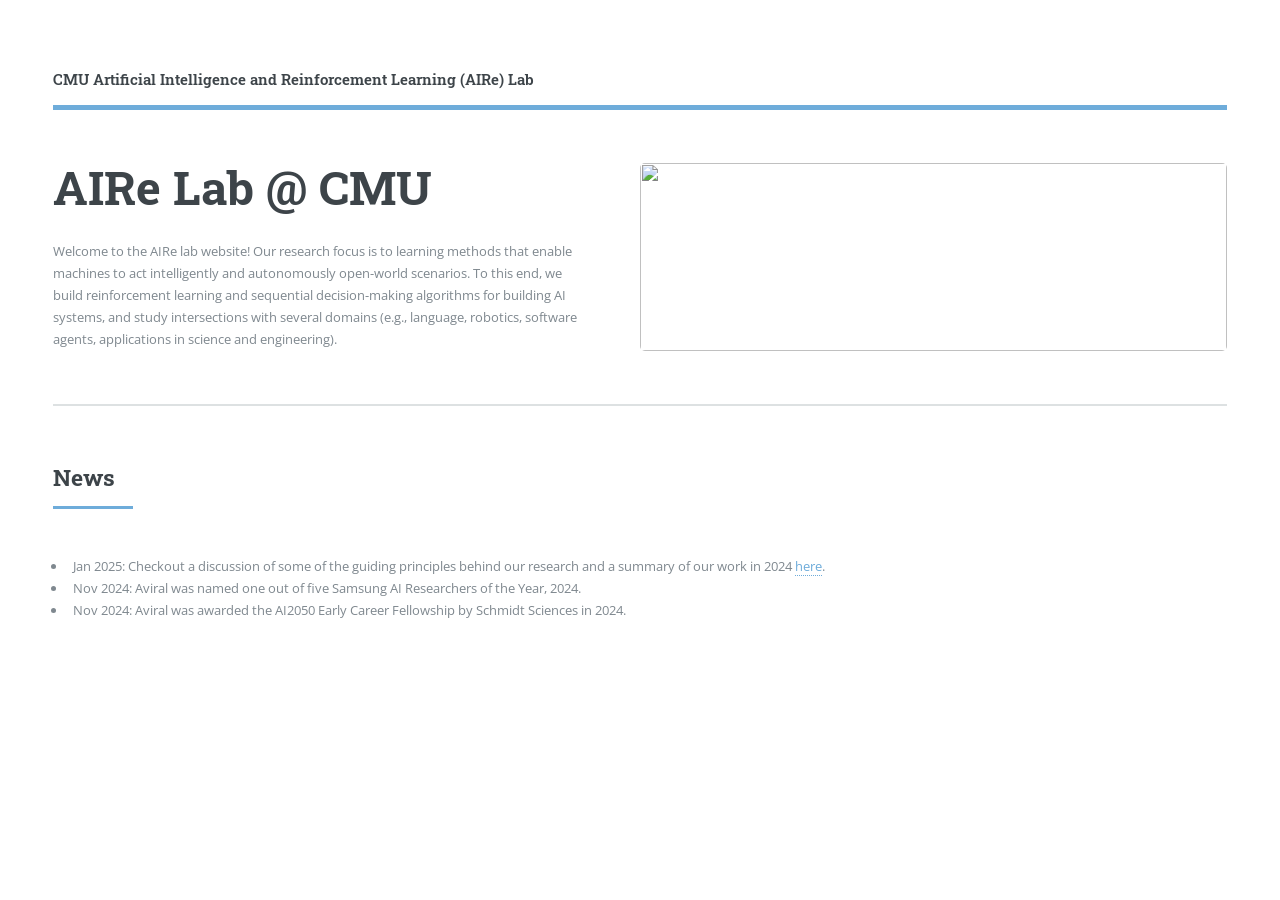
==== commit 3581c1b0: "Add a page on blog post, update publications." ====
--- a/index.html
+++ b/index.html
@@ -86,8 +86,15 @@
             <div class="content">
               <ul>
                 <li>
+                  Jan 2025: Checkout a discussion of some of the guiding principles behind our research and a summary of our work in 2024 <a href="pages/blog1.html">here</a>.
+                </li>
+                <li>
                   Nov 2024: Aviral was named one out of five Samsung AI
                   Researchers of the Year, 2024.
+                </li>
+                <li>
+                  Nov 2024: Aviral was awarded the AI2050 Early Career Fellowship 
+                  by Schmidt Sciences in 2024.
                 </li>
               </ul>
             </div>
@@ -107,7 +114,7 @@
               <li><a href="index.html">Homepage</a></li>
               <li><a href="index.html#news">News</a></li>
               <li><a href="pages/people.html">People</a></li>
-              <!-- <li><a href="pages/research.html">Research</a></li> -->
+              <li><a href="pages/blog1.html">Blog</a></li>
               <li><a href="pages/publications.html">Publications</a></li>
               <li><a href="pages/join_us.html">Join Us</a></li>
             </ul>
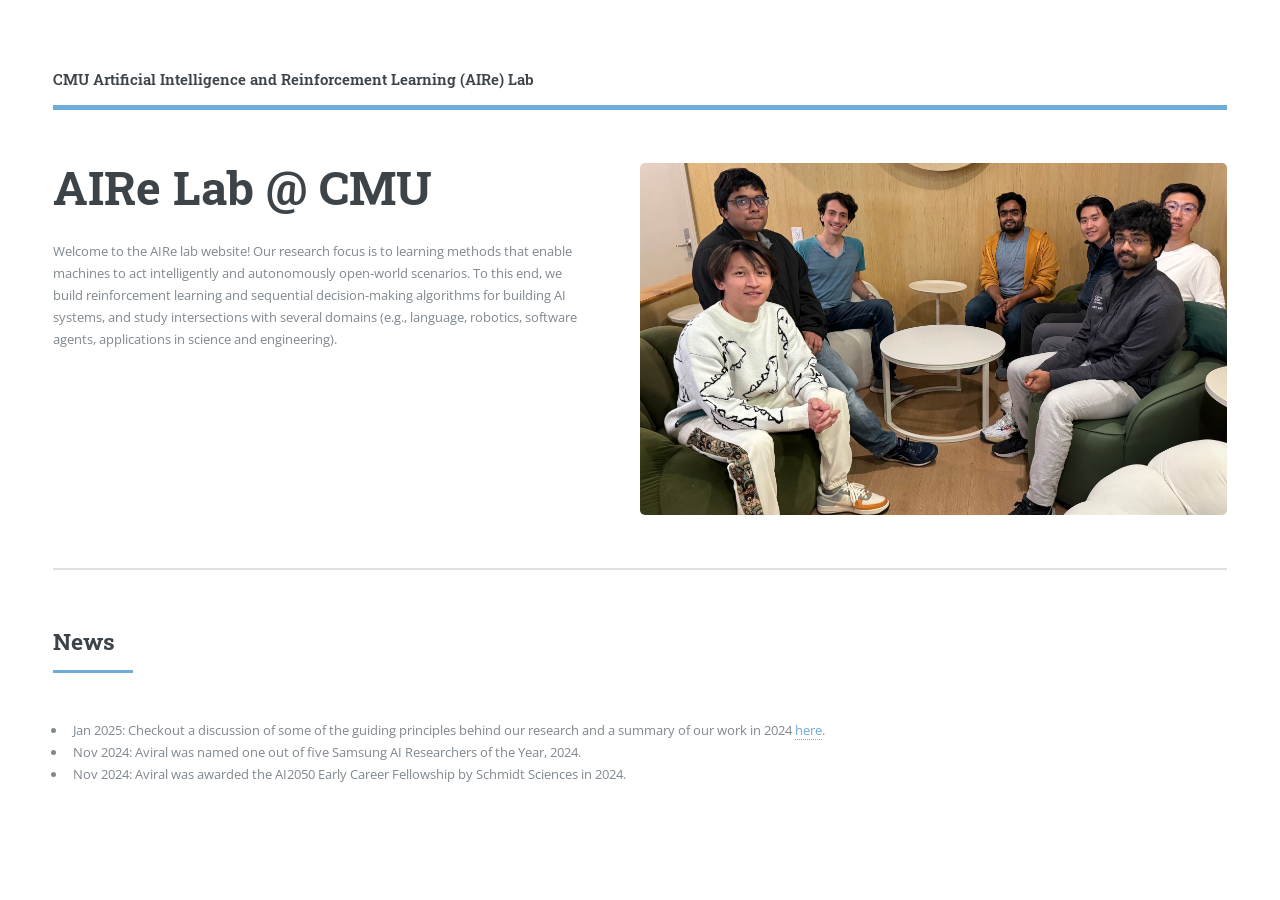
==== commit 4275057e: "Add lab group picture" ====
--- a/index.html
+++ b/index.html
@@ -74,7 +74,7 @@
               </p>
             </div>
             <span class="image object">
-              <img src="images/pic10.jpg" alt="" />
+              <img src="images/lab_group_image.jpg" alt="" />
             </span>
           </section>
 
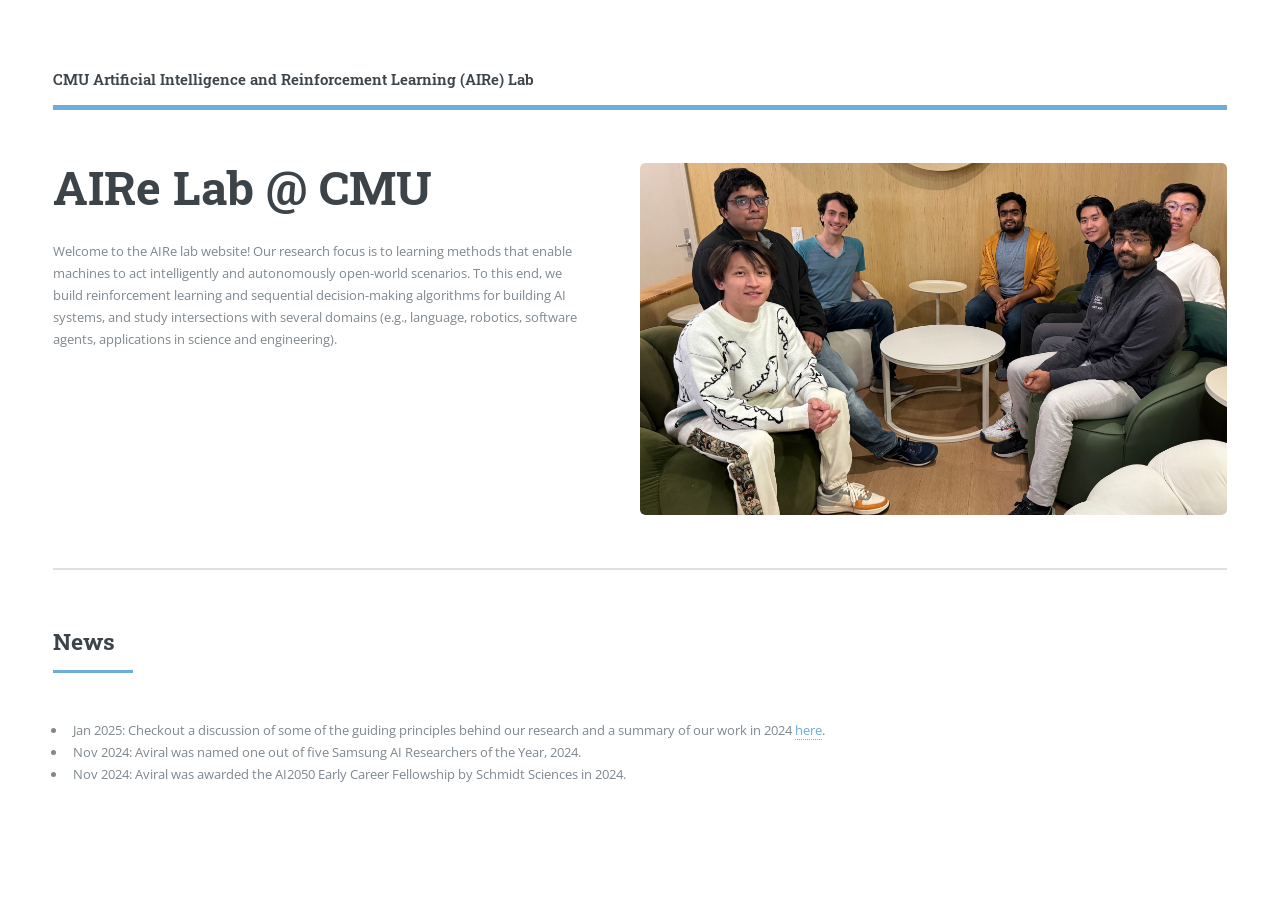
==== commit a9e84963: "update image display style" ====
--- a/index.html
+++ b/index.html
@@ -73,8 +73,22 @@
                 in science and engineering).
               </p>
             </div>
-            <span class="image object">
-              <img src="images/lab_group_image.jpg" alt="" />
+            <span
+              class="image object"
+              style="
+                display: flex;
+                align-items: center;
+                justify-content: center;
+                max-width: 100%;
+                height: auto;
+                overflow: hidden;
+              "
+            >
+              <img
+                src="images/lab_group_image.jpg"
+                alt=""
+                style="width: 100%; height: auto; object-fit: contain"
+              />
             </span>
           </section>
 
@@ -86,15 +100,17 @@
             <div class="content">
               <ul>
                 <li>
-                  Jan 2025: Checkout a discussion of some of the guiding principles behind our research and a summary of our work in 2024 <a href="pages/blog1.html">here</a>.
+                  Jan 2025: Checkout a discussion of some of the guiding
+                  principles behind our research and a summary of our work in
+                  2024 <a href="pages/blog1.html">here</a>.
                 </li>
                 <li>
                   Nov 2024: Aviral was named one out of five Samsung AI
                   Researchers of the Year, 2024.
                 </li>
                 <li>
-                  Nov 2024: Aviral was awarded the AI2050 Early Career Fellowship 
-                  by Schmidt Sciences in 2024.
+                  Nov 2024: Aviral was awarded the AI2050 Early Career
+                  Fellowship by Schmidt Sciences in 2024.
                 </li>
               </ul>
             </div>
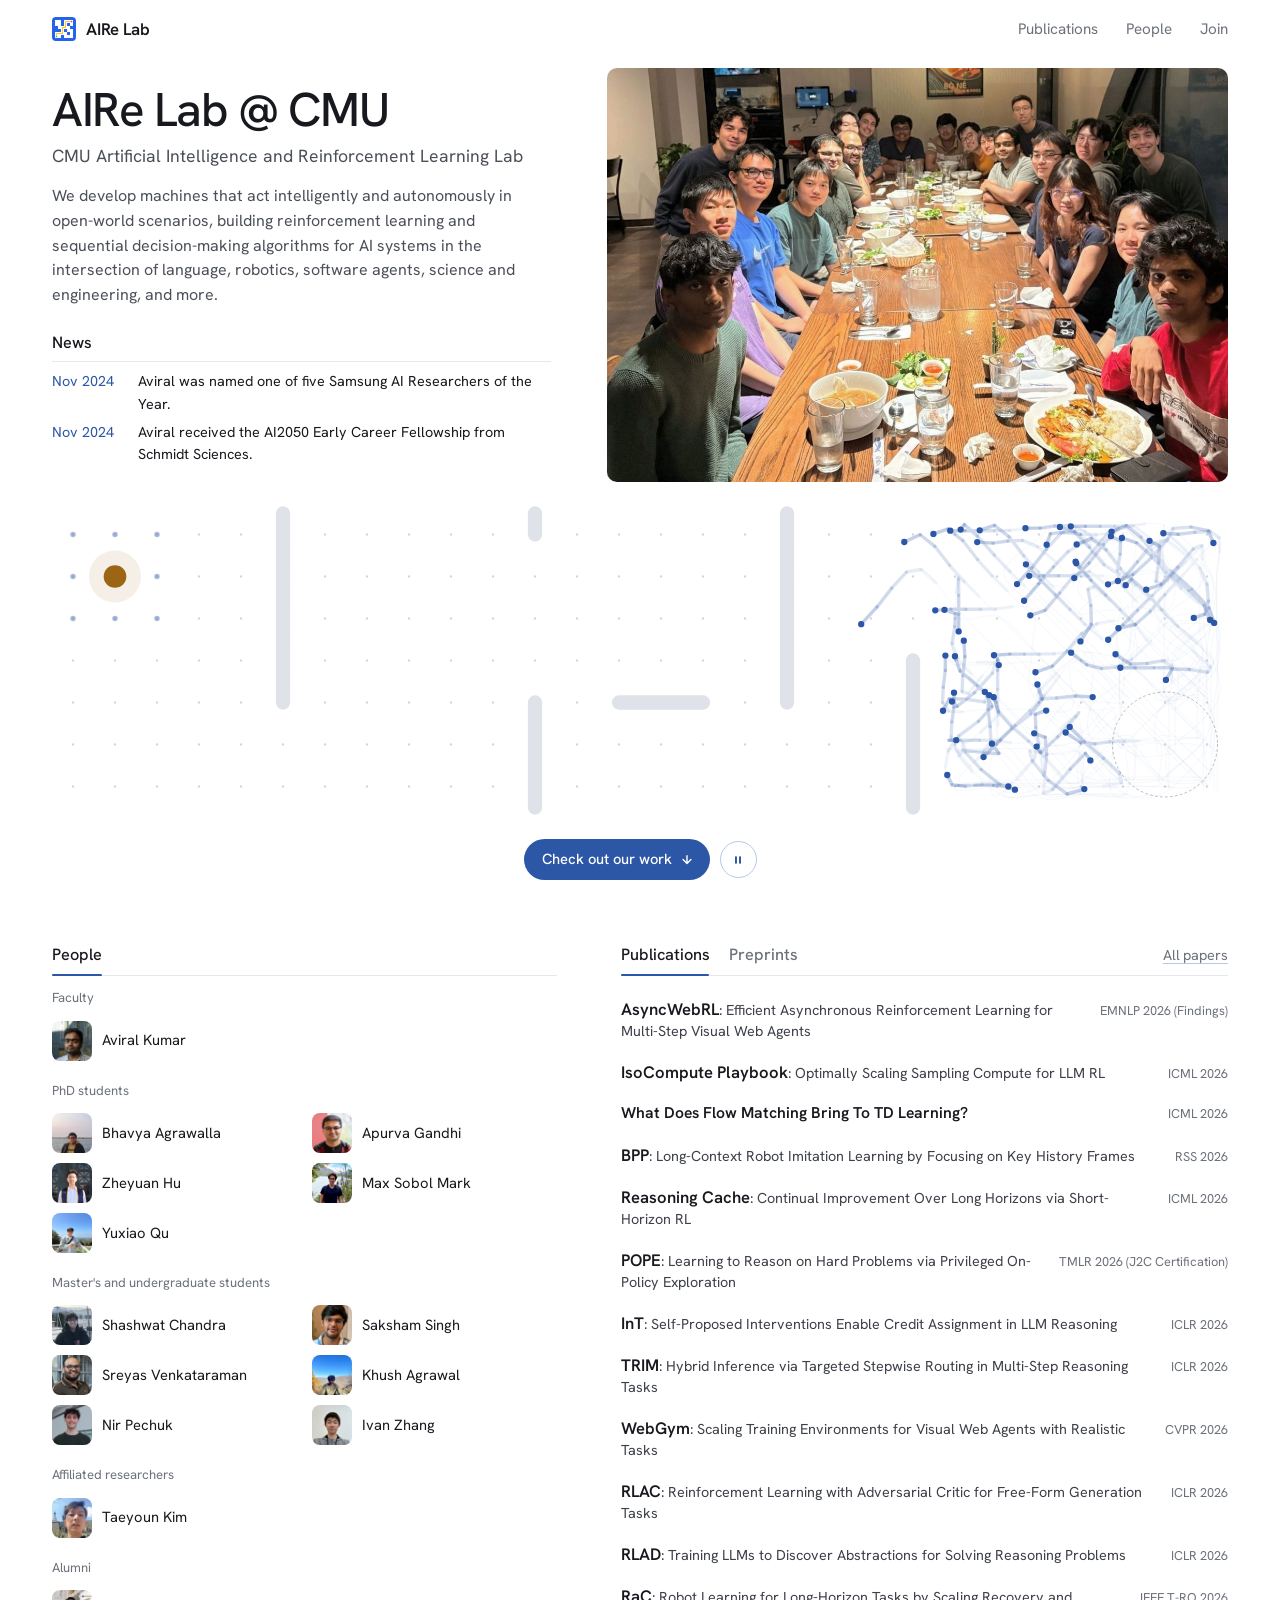
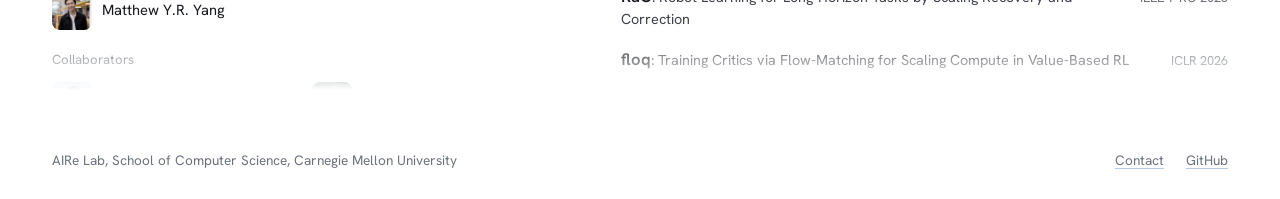
==== commit 243d51ec: "Redesign the lab website Replace the HTML5 UP "Editorial" template site with a new, minimal design g" ====
--- a/index.html
+++ b/index.html
@@ -1,158 +1,1079 @@
-<!DOCTYPE html>
-<!--
-	Editorial by HTML5 UP
-	html5up.net | @ajlkn
-	Free for personal and commercial use under the CCA 3.0 license (html5up.net/license)
--->
-<html>
-  <head>
-    <title>CMU AIRe</title>
-    <meta charset="utf-8" />
-    <meta
-      name="viewport"
-      content="width=device-width, initial-scale=1, user-scalable=no"
-    />
-    <link rel="stylesheet" href="assets/css/main.css" />
-  </head>
-  <body class="is-preload">
-    <!-- Wrapper -->
-    <div id="wrapper">
-      <!-- Main -->
-      <div id="main">
-        <div class="inner">
-          <!-- Header -->
-          <header id="header">
-            <a href="index.html" class="logo"
-              ><strong
-                >CMU Artificial Intelligence and Reinforcement Learning (AIRe)
-                Lab</strong
-              >
-            </a>
-            <!-- <ul class="icons">
-              <li>
-                <a href="#" class="icon brands fa-twitter"
-                  ><span class="label">Twitter</span></a
-                >
-              </li>
-              <li>
-                <a href="#" class="icon brands fa-facebook-f"
-                  ><span class="label">Facebook</span></a
-                >
-              </li>
-              <li>
-                <a href="#" class="icon brands fa-snapchat-ghost"
-                  ><span class="label">Snapchat</span></a
-                >
-              </li>
-              <li>
-                <a href="#" class="icon brands fa-instagram"
-                  ><span class="label">Instagram</span></a
-                >
-              </li>
-              <li>
-                <a href="#" class="icon brands fa-medium-m"
-                  ><span class="label">Medium</span></a
-                >
-              </li>
-            </ul> -->
-          </header>
-
-          <!-- Introduction -->
-          <section id="banner">
-            <div class="content">
-              <header>
-                <h1>AIRe Lab @ CMU</h1>
-              </header>
-              <p>
-                Welcome to the AIRe lab website! Our research focus is to
-                learning methods that enable machines to act intelligently and
-                autonomously open-world scenarios. To this end, we build
-                reinforcement learning and sequential decision-making algorithms
-                for building AI systems, and study intersections with several
-                domains (e.g., language, robotics, software agents, applications
-                in science and engineering).
-              </p>
-            </div>
-            <span
-              class="image object"
-              style="
-                display: flex;
-                align-items: center;
-                justify-content: center;
-                max-width: 100%;
-                height: auto;
-                overflow: hidden;
-              "
-            >
-              <img
-                src="images/lab_group_image.jpg"
-                alt=""
-                style="width: 100%; height: auto; object-fit: contain"
-              />
-            </span>
-          </section>
-
-          <!-- News -->
-          <section id="news">
-            <header class="major">
-              <h2>News</h2>
-            </header>
-            <div class="content">
-              <ul>
-                <li>
-                  Jan 2025: Checkout a discussion of some of the guiding
-                  principles behind our research and a summary of our work in
-                  2024 <a href="pages/blog1.html">here</a>.
-                </li>
-                <li>
-                  Nov 2024: Aviral was named one out of five Samsung AI
-                  Researchers of the Year, 2024.
-                </li>
-                <li>
-                  Nov 2024: Aviral was awarded the AI2050 Early Career
-                  Fellowship by Schmidt Sciences in 2024.
-                </li>
-              </ul>
-            </div>
-          </section>
-        </div>
-      </div>
-
-      <!-- Sidebar -->
-      <div id="sidebar">
-        <div class="inner">
-          <!-- Menu -->
-          <nav id="menu">
-            <header class="major">
-              <h2>Menu</h2>
-            </header>
-            <ul>
-              <li><a href="index.html">Homepage</a></li>
-              <li><a href="index.html#news">News</a></li>
-              <li><a href="pages/people.html">People</a></li>
-              <li><a href="pages/blog1.html">Blog</a></li>
-              <li><a href="pages/publications.html">Publications</a></li>
-              <li><a href="pages/join_us.html">Join Us</a></li>
-            </ul>
-          </nav>
-
-          <!-- Footer -->
-          <footer id="footer">
-            <p class="copyright">
-              &copy; Untitled. All rights reserved. Demo Images:
-              <a href="https://unsplash.com">Unsplash</a>. Design:
-              <a href="https://html5up.net">HTML5 UP</a>.
-            </p>
-          </footer>
-        </div>
-      </div>
-    </div>
-
-    <!-- Scripts -->
-    <script src="assets/js/jquery.min.js"></script>
-    <script src="assets/js/browser.min.js"></script>
-    <script src="assets/js/breakpoints.min.js"></script>
-    <script src="assets/js/util.js"></script>
-    <script src="assets/js/main.js"></script>
-  </body>
-</html>
+<!DOCTYPE html>
+<html lang="en">
+<head>
+<meta charset="utf-8">
+<meta name="viewport" content="width=device-width, initial-scale=1">
+<title>AIRe Lab</title>
+<meta name="description" content="The AIRe Lab at Carnegie Mellon University, led by Aviral Kumar, builds reinforcement learning and decision-making methods for language models, robots and software agents.">
+<link rel="canonical" href="https://cmu-aire.github.io/">
+<link rel="icon" href="favicon.png" type="image/png">
+<link rel="apple-touch-icon" href="apple-touch-icon.png">
+<meta property="og:type" content="website">
+<meta property="og:url" content="https://cmu-aire.github.io/">
+<meta property="og:site_name" content="AIRe Lab">
+<meta property="og:title" content="AIRe Lab">
+<meta property="og:description" content="The AIRe Lab at Carnegie Mellon University, led by Aviral Kumar, builds reinforcement learning and decision-making methods for language models, robots and software agents.">
+<meta property="og:image" content="https://cmu-aire.github.io/media/group.jpg">
+<meta name="twitter:card" content="summary_large_image">
+<link rel="preconnect" href="https://fonts.googleapis.com">
+<link rel="preconnect" href="https://fonts.gstatic.com" crossorigin>
+<link href="https://fonts.googleapis.com/css2?family=Hanken+Grotesk:wght@400;500;600&display=swap" rel="stylesheet">
+<link rel="stylesheet" href="style.css">
+<script type="application/ld+json">
+{
+ "@context": "https://schema.org",
+ "@type": "ResearchOrganization",
+ "name": "AIRe Lab",
+ "alternateName": "CMU Artificial Intelligence and Reinforcement Learning Lab",
+ "url": "https://cmu-aire.github.io/",
+ "logo": "https://cmu-aire.github.io/apple-touch-icon.png",
+ "image": "https://cmu-aire.github.io/media/group.jpg",
+ "email": "aviralku@andrew.cmu.edu",
+ "sameAs": [
+  "https://github.com/CMU-AIRe"
+ ],
+ "parentOrganization": {
+  "@type": "CollegeOrUniversity",
+  "name": "Carnegie Mellon University",
+  "url": "https://www.cmu.edu/"
+ },
+ "founder": {
+  "@type": "Person",
+  "name": "Aviral Kumar",
+  "url": "https://aviralkumar2907.github.io/",
+  "jobTitle": "Assistant Professor",
+  "affiliation": "Carnegie Mellon University"
+ },
+ "member": [
+  {
+   "@type": "Person",
+   "name": "Aviral Kumar",
+   "url": "https://aviralkumar2907.github.io/"
+  },
+  {
+   "@type": "Person",
+   "name": "Bhavya Agrawalla",
+   "url": "https://agrawallabhavya.github.io/"
+  },
+  {
+   "@type": "Person",
+   "name": "Apurva Gandhi",
+   "url": "https://apga.github.io/"
+  },
+  {
+   "@type": "Person",
+   "name": "Zheyuan Hu",
+   "url": "https://huzheyuan.io/"
+  },
+  {
+   "@type": "Person",
+   "name": "Max Sobol Mark",
+   "url": "https://maxsobolmark.com/"
+  },
+  {
+   "@type": "Person",
+   "name": "Yuxiao Qu",
+   "url": "https://cohenqu.github.io/"
+  },
+  {
+   "@type": "Person",
+   "name": "Shashwat Chandra",
+   "url": "https://shashwatchandra.com/"
+  },
+  {
+   "@type": "Person",
+   "name": "Saksham Singh",
+   "url": "https://github.com/saksham002"
+  },
+  {
+   "@type": "Person",
+   "name": "Sreyas Venkataraman",
+   "url": "https://vsreyas.github.io/"
+  },
+  {
+   "@type": "Person",
+   "name": "Khush Agrawal",
+   "url": "https://khush3.github.io/"
+  },
+  {
+   "@type": "Person",
+   "name": "Nir Pechuk",
+   "url": "https://nirpechuk.github.io/"
+  },
+  {
+   "@type": "Person",
+   "name": "Ivan Zhang",
+   "url": "https://enspikondplusplus.github.io/"
+  },
+  {
+   "@type": "Person",
+   "name": "Taeyoun Kim",
+   "url": "https://danielkty.github.io/"
+  }
+ ]
+}
+</script>
+</head>
+<body>
+
+<header class="wrap top">
+  <a class="brand" href="index.html" aria-label="AIRe Lab home">
+    <img src="media/logo.png" alt="" width="24" height="24">
+    AIRe Lab
+  </a>
+  <nav aria-label="Main">
+    <ul>
+      <li><a href="publications.html">Publications</a></li>
+      <li><a href="people.html">People</a></li>
+      <li><a href="join.html">Join</a></li>
+    </ul>
+  </nav>
+</header>
+
+<main class="wrap home" data-home>
+  <div class="fold">
+  <div class="top-band">
+    <section class="intro" aria-labelledby="lab-name">
+      <h1 id="lab-name">AIRe Lab @ CMU</h1>
+      <p class="full-name">CMU Artificial Intelligence and Reinforcement Learning Lab</p>
+      <p class="lede">We develop machines that act intelligently and autonomously in open-world scenarios, building reinforcement learning and sequential decision-making algorithms for AI systems in the intersection of language, robotics, software agents, science and engineering, and more.</p>
+      <h2 class="col-head">News</h2>
+      <ul class="news">
+        <li><time datetime="2024-11">Nov 2024</time><span>Aviral was named one of five Samsung AI Researchers of the Year.</span></li>
+        <li><time datetime="2024-11">Nov 2024</time><span>Aviral received the AI2050 Early Career Fellowship from Schmidt Sciences.</span></li>
+      </ul>
+    </section>
+    <div class="photo-frame"><img class="group-photo" src="media/group.jpg" width="1200" height="900" alt="Members of the AIRe Lab around a long table at a group dinner"></div>
+  </div>
+
+  <section class="swarm" data-band data-band-plain aria-label="A swarm of dots learning its way through a maze"></section>
+  <div class="fold-actions">
+    <a class="jump" href="#work">Check out our work<svg viewBox="0 0 16 16" aria-hidden="true"><path d="M8 3v9M3.5 7.5 8 12l4.5-4.5"/></svg></a>
+    <button class="round-toggle" type="button" data-band-pause></button>
+  </div>
+  </div>
+  <div class="lists" id="work">
+    <section class="col people" aria-labelledby="people-head">
+      <h2 class="col-head" id="people-head"><a href="people.html">People</a></h2>
+      <div class="scroll">
+        <div class="roster">
+        <div class="group"><h3>Faculty</h3>
+        <a class="person" href="people.html#aviral-kumar" data-person="aviral-kumar"><img src="media/aviral.jpg" alt="" width="40" height="40" loading="lazy"><span>Aviral Kumar</span></a>
+        </div>
+        <div class="group"><h3>PhD students</h3>
+        <a class="person" href="people.html#bhavya-agrawalla" data-person="bhavya-agrawalla"><img src="media/bhavya.jpg" alt="" width="40" height="40" loading="lazy"><span>Bhavya Agrawalla</span></a>
+        <a class="person" href="people.html#apurva-gandhi" data-person="apurva-gandhi"><img src="media/people/apurva-gandhi.jpg" alt="" width="40" height="40" loading="lazy"><span>Apurva Gandhi</span></a>
+        <a class="person" href="people.html#zheyuan-hu" data-person="zheyuan-hu"><img src="media/zheyuan.jpg" alt="" width="40" height="40" loading="lazy"><span>Zheyuan Hu</span></a>
+        <a class="person" href="people.html#max-sobol-mark" data-person="max-sobol-mark"><img src="media/max.jpg" alt="" width="40" height="40" loading="lazy"><span>Max Sobol Mark</span></a>
+        <a class="person" href="people.html#yuxiao-qu" data-person="yuxiao-qu"><img src="media/yuxiao.jpg" alt="" width="40" height="40" loading="lazy"><span>Yuxiao Qu</span></a>
+        </div>
+        <div class="group"><h3>Master&#x27;s and undergraduate students</h3>
+        <a class="person" href="people.html#shashwat-chandra" data-person="shashwat-chandra"><img src="media/people/shashwat-chandra.jpg" alt="" width="40" height="40" loading="lazy"><span>Shashwat Chandra</span></a>
+        <a class="person" href="people.html#saksham-singh" data-person="saksham-singh"><img src="media/people/saksham-singh.jpg" alt="" width="40" height="40" loading="lazy"><span>Saksham Singh</span></a>
+        <a class="person" href="people.html#sreyas-venkataraman" data-person="sreyas-venkataraman"><img src="media/people/sreyas-venkataraman.jpg" alt="" width="40" height="40" loading="lazy"><span>Sreyas Venkataraman</span></a>
+        <a class="person" href="people.html#khush-agrawal" data-person="khush-agrawal"><img src="media/khush.jpg" alt="" width="40" height="40" loading="lazy"><span>Khush Agrawal</span></a>
+        <a class="person" href="people.html#nir-pechuk" data-person="nir-pechuk"><img src="media/people/nir-pechuk.jpg" alt="" width="40" height="40" loading="lazy"><span>Nir Pechuk</span></a>
+        <a class="person" href="people.html#ivan-zhang" data-person="ivan-zhang"><img src="media/people/ivan-zhang.jpg" alt="" width="40" height="40" loading="lazy"><span>Ivan Zhang</span></a>
+        </div>
+        <div class="group"><h3>Affiliated researchers</h3>
+        <a class="person" href="people.html#taeyoun-kim" data-person="taeyoun-kim"><img src="media/people/taeyoun-kim.jpg" alt="" width="40" height="40" loading="lazy"><span>Taeyoun Kim</span></a>
+        </div>
+        <div class="group"><h3>Alumni</h3>
+        <a class="person" href="people.html#matthew-y-r-yang" data-person="matthew-y-r-yang"><img src="media/matthew.jpg" alt="" width="40" height="40" loading="lazy"><span>Matthew Y.R. Yang</span></a>
+        </div>
+        <div class="group"><h3>Collaborators</h3>
+        <a class="person" href="people.html#amrith-setlur" data-person="amrith-setlur"><img src="media/people/amrith-setlur.jpg" alt="" width="40" height="40" loading="lazy"><span>Amrith Setlur</span></a>
+        <a class="person" href="people.html#mitsuhiko-nakamoto" data-person="mitsuhiko-nakamoto"><img src="media/people/mitsuhiko-nakamoto.jpg" alt="" width="40" height="40" loading="lazy"><span>Mitsuhiko Nakamoto</span></a>
+        <a class="person" href="people.html#yifei-zhou" data-person="yifei-zhou"><img src="media/people/yifei-zhou.jpg" alt="" width="40" height="40" loading="lazy"><span>Yifei Zhou</span></a>
+        <a class="person" href="people.html#fahim-tajwar" data-person="fahim-tajwar"><img src="media/people/fahim-tajwar.jpg" alt="" width="40" height="40" loading="lazy"><span>Fahim Tajwar</span></a>
+        <a class="person" href="people.html#anikait-singh" data-person="anikait-singh"><img src="media/people/anikait-singh.jpg" alt="" width="40" height="40" loading="lazy"><span>Anikait Singh</span></a>
+        <a class="person" href="people.html#seohong-park" data-person="seohong-park"><img src="media/people/seohong-park.jpg" alt="" width="40" height="40" loading="lazy"><span>Seohong Park</span></a>
+        <a class="person" href="people.html#lunjun-zhang" data-person="lunjun-zhang"><img src="media/people/lunjun-zhang.jpg" alt="" width="40" height="40" loading="lazy"><span>Lunjun Zhang</span></a>
+        <a class="person" href="people.html#hao-bai" data-person="hao-bai"><img src="media/people/hao-bai.jpg" alt="" width="40" height="40" loading="lazy"><span>Hao Bai</span></a>
+        <a class="person" href="people.html#katie-kang" data-person="katie-kang"><img src="media/people/katie-kang.jpg" alt="" width="40" height="40" loading="lazy"><span>Katie Kang</span></a>
+        <a class="person" href="people.html#oleh-rybkin" data-person="oleh-rybkin"><span class="blank" aria-hidden="true"></span><span>Oleh Rybkin</span></a>
+        <a class="person" href="people.html#paul-zhou" data-person="paul-zhou"><img src="media/people/paul-zhou.jpg" alt="" width="40" height="40" loading="lazy"><span>Paul Zhou</span></a>
+        <a class="person" href="people.html#xinyang-young-geng" data-person="xinyang-young-geng"><span class="blank" aria-hidden="true"></span><span>Xinyang (Young) Geng</span></a>
+        <a class="person" href="people.html#rishabh-agarwal" data-person="rishabh-agarwal"><img src="media/people/rishabh-agarwal.jpg" alt="" width="40" height="40" loading="lazy"><span>Rishabh Agarwal</span></a>
+        <a class="person" href="people.html#william-chen" data-person="william-chen"><span class="blank" aria-hidden="true"></span><span>William Chen</span></a>
+        </div>
+        </div>
+      </div>
+    </section>
+
+    <section class="col" aria-label="Papers">
+      <div class="col-head">
+        <div class="tabs" role="group" aria-label="Show">
+          <button type="button" data-show="published" aria-pressed="true">Publications</button>
+          <button type="button" data-show="preprints" aria-pressed="false">Preprints</button>
+        </div>
+        <a class="all" href="publications.html">All papers</a>
+      </div>
+      <div class="scroll">
+        <ol class="papers">
+        <li data-paper="ideataste" data-kind="preprints" data-authors="aviral-kumar">
+          <a class="row" href="publications.html#ideataste" aria-expanded="false" aria-controls="about-ideataste"><span class="title"><strong>IdeaTaste</strong>: Do LLMs Share the Research Taste of Human Researchers?</span><span class="venue">arXiv 2026</span></a>
+          <div class="detail" id="about-ideataste" inert><div>
+            <div class="preview"><img src="media/ideataste.jpg" width="1000" height="249" alt="How human and AI scientists cite prior work and propose new papers" loading="lazy"></div>
+            <p class="authors">Shanshan Zhong, Chen Xu, Jingjie Ning, Zhengzhong Liu, Aviral Kumar, Chenyan Xiong</p>
+            <div class="meta"><a href="https://arxiv.org/abs/2611.03424">Paper</a></div>
+          </div></div>
+        </li>
+        <li data-paper="librarian-agents" data-kind="preprints" data-authors="anikait-singh aviral-kumar">
+          <a class="row" href="publications.html#librarian-agents" aria-expanded="false" aria-controls="about-librarian-agents"><span class="title"><strong>Librarian Agents</strong>: Training LLMs to Curate Long-Context Workspaces that Anticipate Future Queries</span><span class="venue">arXiv 2026</span></a>
+          <div class="detail" id="about-librarian-agents" inert><div>
+            <div class="preview"><img src="media/librarian_agents.jpg" width="1000" height="335" alt="An agent building a workspace from a corpus, then searching it to answer a query" loading="lazy"></div>
+            <p class="authors">Anikait Singh, Teresa Zhang, Yoonho Lee, Roshen Sanjay Nair, Aviral Kumar, Chelsea Finn</p>
+            <div class="meta"><a href="https://arxiv.org/abs/2610.22273">Paper</a></div>
+          </div></div>
+        </li>
+        <li data-paper="magicbeanstalk" data-kind="preprints" data-authors="aviral-kumar">
+          <a class="row" href="publications.html#magicbeanstalk" aria-expanded="false" aria-controls="about-magicbeanstalk"><span class="title"><strong>MagicBeanStalk</strong>: Escaping the RLVR Zero Advantage Trap with Recursive Data Synthesis</span><span class="venue">arXiv 2026</span></a>
+          <div class="detail" id="about-magicbeanstalk" inert><div>
+            <div class="preview"><img src="media/magicbeanstalk.jpg" width="1000" height="416" alt="Problem difficulty across training data, showing a band of useful difficulty" loading="lazy"></div>
+            <p class="authors">Ximing Lu, Aviral Kumar, Jan Kautz, Yejin Choi, David Acuna</p>
+            <div class="meta"><a href="https://arxiv.org/abs/2610.12659">Paper</a></div>
+          </div></div>
+        </li>
+        <li data-paper="seeq" data-kind="preprints" data-authors="saksham-singh zheyuan-hu max-sobol-mark aviral-kumar">
+          <a class="row" href="publications.html#seeq" aria-expanded="false" aria-controls="about-seeq"><span class="title"><strong>SeeQ</strong>: Training Generalist Value Functions for Long-Horizon Robotic Manipulation</span><span class="venue">arXiv 2026</span></a>
+          <div class="detail" id="about-seeq" inert><div>
+            <div class="preview"><img src="media/seeq.jpg" width="1000" height="400" alt="Pretraining a generalist value function and using it to steer a robot policy" loading="lazy"></div>
+            <p class="authors">Saksham Singh, Zheyuan Hu, Max Sobol Mark, Jeffrey Yu, Zackory Erickson, Aviral Kumar</p>
+            <div class="meta"><a href="https://arxiv.org/abs/2609.22085">Paper</a><a href="https://saksham002.github.io/seeq/">Project page</a></div>
+          </div></div>
+        </li>
+        <li data-paper="progressive-point-matching" data-kind="preprints" data-authors="oleh-rybkin aviral-kumar">
+          <a class="row" href="publications.html#progressive-point-matching" aria-expanded="false" aria-controls="about-progressive-point-matching"><span class="title"><strong class="whole">Long-Horizon Language Model Reinforcement Learning via Progressive Point Matching</strong></span><span class="venue">arXiv 2026</span></a>
+          <div class="detail" id="about-progressive-point-matching" inert><div>
+            
+            <p class="authors">Preston Fu, Kevin Frans, Oleh Rybkin, Sergey Levine, Aviral Kumar</p>
+            <div class="meta"><a href="https://arxiv.org/abs/2609.07303">Paper</a></div>
+          </div></div>
+        </li>
+        <li data-paper="r3-robot-reasoning" data-kind="preprints" data-authors="yuxiao-qu zheyuan-hu ivan-zhang aviral-kumar">
+          <a class="row" href="publications.html#r3-robot-reasoning" aria-expanded="false" aria-controls="about-r3-robot-reasoning"><span class="title"><strong>R³</strong>: Training Robots to Reason in Natural Language via Reinforcement Learning</span><span class="venue">arXiv 2026</span></a>
+          <div class="detail" id="about-r3-robot-reasoning" inert><div>
+            <div class="preview"><img src="media/r3_robot_reasoning.jpg" width="1000" height="667" alt="Two-stage training of a robot policy that reasons in language" loading="lazy"></div>
+            <p class="authors">Lehong Wu, Yuxiao Qu, Zheyuan Hu, Ivan Zhang, Limin Wei, Zackory Erickson, Aviral Kumar</p>
+            <div class="meta"><a href="https://arxiv.org/abs/2608.26053">Paper</a></div>
+          </div></div>
+        </li>
+        <li data-paper="generalist-adaptation-minimal-data" data-kind="preprints" data-authors="sreyas-venkataraman aviral-kumar">
+          <a class="row" href="publications.html#generalist-adaptation-minimal-data" aria-expanded="false" aria-controls="about-generalist-adaptation-minimal-data"><span class="title"><strong class="whole">What Does It Take For A Generalist Robot Policy To Adapt Using Minimal Data?</strong></span><span class="venue">arXiv 2026</span></a>
+          <div class="detail" id="about-generalist-adaptation-minimal-data" inert><div>
+            <div class="preview"><img src="media/generalist_adaptation_minimal_data.jpg" width="1000" height="400" alt="Adapting a pretrained robot policy from one demonstration with residual RL" loading="lazy"></div>
+            <p class="authors">Shreyas Kowshik, Sreyas Venkataraman, Leo Wang, Niharika Pant, Max Simchowitz, Aviral Kumar</p>
+            <div class="meta"><a href="https://arxiv.org/abs/2608.11363">Paper</a></div>
+          </div></div>
+        </li>
+        <li data-paper="mirror" data-kind="preprints" data-authors="yuxiao-qu aviral-kumar">
+          <a class="row" href="publications.html#mirror" aria-expanded="false" aria-controls="about-mirror"><span class="title"><strong>MIRROR</strong>: Learning from the Other View for Multi-Modal Reasoning</span><span class="venue">arXiv 2026</span></a>
+          <div class="detail" id="about-mirror" inert><div>
+            <div class="preview"><img src="media/mirror.jpg" width="1000" height="470" alt="The same problem given as an image, as text, or both, with a teacher chosen per problem" loading="lazy"></div>
+            <p class="authors">Wen Ye, Yuxiao Qu, Aviral Kumar, Xuezhe Ma</p>
+            <div class="meta"><a href="https://arxiv.org/abs/2607.21552">Paper</a></div>
+          </div></div>
+        </li>
+        <li data-paper="over-refusal-competing-rewards" data-kind="preprints" data-authors="taeyoun-kim aviral-kumar">
+          <a class="row" href="publications.html#over-refusal-competing-rewards" aria-expanded="false" aria-controls="about-over-refusal-competing-rewards"><span class="title"><strong class="whole">Addressing Over-Refusal in LLMs with Competing Rewards</strong></span><span class="venue">arXiv 2026</span></a>
+          <div class="detail" id="about-over-refusal-competing-rewards" inert><div>
+            <div class="preview"><img src="media/papers/over-refusal-competing-rewards.jpg" width="1000" height="405" alt="Bar and dot plots of datapoints and harmfulness by reasoning-harmfulness bucket for four models." loading="lazy"></div>
+            <p class="authors">Taeyoun Kim, Aviral Kumar</p>
+            <div class="meta"><a href="https://arxiv.org/abs/2606.31748">Paper</a></div>
+          </div></div>
+        </li>
+        <li data-paper="exprl" data-kind="preprints" data-authors="amrith-setlur aviral-kumar">
+          <a class="row" href="publications.html#exprl" aria-expanded="false" aria-controls="about-exprl"><span class="title"><strong>ExpRL</strong>: Exploratory RL for LLM Mid-Training</span><span class="venue">arXiv 2026</span></a>
+          <div class="detail" id="about-exprl" inert><div>
+            <div class="preview"><img src="media/papers/exprl.jpg" width="1000" height="323" alt="Diagram of zero-reward hard problems versus exploratory RL mid-training with an LLM judge." loading="lazy"></div>
+            <p class="authors">Violet Xiang, Amrith Setlur, Chase Blagden, Nick Haber, Aviral Kumar</p>
+            <div class="meta"><a href="https://arxiv.org/abs/2606.17024">Paper</a></div>
+          </div></div>
+        </li>
+        <li data-paper="asyncwebrl" data-kind="published" data-authors="hao-bai aviral-kumar">
+          <a class="row" href="publications.html#asyncwebrl" aria-expanded="false" aria-controls="about-asyncwebrl"><span class="title"><strong>AsyncWebRL</strong>: Efficient Asynchronous Reinforcement Learning for Multi-Step Visual Web Agents</span><span class="venue">EMNLP 2026 (Findings)</span></a>
+          <div class="detail" id="about-asyncwebrl" inert><div>
+            <div class="preview"><img src="media/papers/asyncwebrl.jpg" width="1000" height="402" alt="Rollout threads over wall-clock time: synchronous WebGym idles between policy updates, AsyncWebGym does not" loading="lazy"></div>
+            <p class="authors">Hao Bai, Rui Yang, Chenlu Ye, Spencer Whitehead, Aviral Kumar, Tong Zhang</p>
+            <div class="meta"><a href="https://arxiv.org/abs/2606.05597">Paper</a></div>
+          </div></div>
+        </li>
+        <li data-paper="recursive-agent-optimization" data-kind="preprints" data-authors="apurva-gandhi aviral-kumar">
+          <a class="row" href="publications.html#recursive-agent-optimization" aria-expanded="false" aria-controls="about-recursive-agent-optimization"><span class="title"><strong class="whole">Recursive Agent Optimization</strong></span><span class="venue">arXiv 2026</span></a>
+          <div class="detail" id="about-recursive-agent-optimization" inert><div>
+            <div class="preview"><img src="media/papers/recursive-agent-optimization.jpg" width="772" height="1010" alt="Minecraft crafting tree with item icons and required quantities." loading="lazy"></div>
+            <p class="authors">Apurva Gandhi, Satyaki Chakraborty, Xiangjun Wang, Aviral Kumar, Graham Neubig</p>
+            <div class="meta"><a href="https://arxiv.org/abs/2605.06639">Paper</a></div>
+          </div></div>
+        </li>
+        <li data-paper="qed-nano" data-kind="preprints" data-authors="yuxiao-qu amrith-setlur aviral-kumar">
+          <a class="row" href="publications.html#qed-nano" aria-expanded="false" aria-controls="about-qed-nano"><span class="title"><strong>QED-Nano</strong>: Teaching a Tiny Model to Prove Hard Theorems</span><span class="venue">arXiv 2026</span></a>
+          <div class="detail" id="about-qed-nano" inert><div>
+            
+            <p class="authors">LM-Provers, Yuxiao Qu, Amrith Setlur, Jasper Dekoninck, Edward Beeching, Jia Li, Ian Wu, Lewis Tunstall, Aviral Kumar</p>
+            <div class="meta"><a href="https://arxiv.org/abs/2604.04898">Paper</a></div>
+          </div></div>
+        </li>
+        <li data-paper="isocompute-playbook" data-kind="published" data-authors="yuxiao-qu amrith-setlur aviral-kumar">
+          <a class="row" href="publications.html#isocompute-playbook" aria-expanded="false" aria-controls="about-isocompute-playbook"><span class="title"><strong>IsoCompute Playbook</strong>: Optimally Scaling Sampling Compute for LLM RL</span><span class="venue">ICML 2026</span></a>
+          <div class="detail" id="about-isocompute-playbook" inert><div>
+            <div class="preview"><img src="media/papers/isocompute-playbook.jpg" width="1000" height="282" alt="Three-dimensional schematics of trading off parallel rollouts, problems per batch and sequential iterations." loading="lazy"></div>
+            <p class="authors">Zhoujun Cheng, Yutao Xie, Yuxiao Qu, Amrith Setlur, Shibo Hao, Varad Pimpalkhute, Tongtong Liang, Feng Yao, Zhengzhong Liu, Eric Xing, Virginia Smith, Ruslan Salakhutdinov, Zhiting Hu, Taylor Killian, Aviral Kumar</p>
+            <div class="meta"><a href="https://arxiv.org/abs/2603.12151">Paper</a></div>
+          </div></div>
+        </li>
+        <li data-paper="flow-matching-td" data-kind="published" data-authors="bhavya-agrawalla aviral-kumar">
+          <a class="row" href="publications.html#flow-matching-td" aria-expanded="false" aria-controls="about-flow-matching-td"><span class="title"><strong class="whole">What Does Flow Matching Bring To TD Learning?</strong></span><span class="venue">ICML 2026</span></a>
+          <div class="detail" id="about-flow-matching-td" inert><div>
+            <div class="preview"><img src="media/papers/flow-matching-td.jpg" width="1000" height="711" alt="Line plots of feature norms and Q-values for flow-based versus other TD critics." loading="lazy"></div>
+            <p class="authors">Bhavya Agrawalla, Michal Nauman, Aviral Kumar</p>
+            <div class="meta"><a href="https://arxiv.org/abs/2603.04333">Paper</a></div>
+          </div></div>
+        </li>
+        <li data-paper="bpp" data-kind="published" data-authors="max-sobol-mark aviral-kumar">
+          <a class="row" href="publications.html#bpp" aria-expanded="false" aria-controls="about-bpp"><span class="title"><strong>BPP</strong>: Long-Context Robot Imitation Learning by Focusing on Key History Frames</span><span class="venue">RSS 2026</span></a>
+          <div class="detail" id="about-bpp" inert><div>
+            <div class="preview"><img src="media/papers/bpp.jpg" width="1000" height="431" alt="Photo of a bimanual robot arm setup with a cup on a table." loading="lazy"></div>
+            <p class="authors">Max Sobol Mark, Jacky Liang, Maria Attarian, Chuyuan Fu, Debidatta Dwibedi, Dhruv Shah, Aviral Kumar</p>
+            <div class="meta"><a href="https://arxiv.org/abs/2602.15010">Paper</a></div>
+          </div></div>
+        </li>
+        <li data-paper="reasoning-cache" data-kind="published" data-authors="yuxiao-qu amrith-setlur aviral-kumar">
+          <a class="row" href="publications.html#reasoning-cache" aria-expanded="false" aria-controls="about-reasoning-cache"><span class="title"><strong>Reasoning Cache</strong>: Continual Improvement Over Long Horizons via Short-Horizon RL</span><span class="venue">ICML 2026</span></a>
+          <div class="detail" id="about-reasoning-cache" inert><div>
+            
+            <p class="authors">Ian Wu, Yuxiao Qu, Amrith Setlur, Aviral Kumar</p>
+            <div class="meta"><a href="https://arxiv.org/abs/2602.03773">Paper</a></div>
+          </div></div>
+        </li>
+        <li data-paper="pope" data-kind="published" data-authors="yuxiao-qu amrith-setlur aviral-kumar">
+          <a class="row" href="publications.html#pope" aria-expanded="false" aria-controls="about-pope"><span class="title"><strong>POPE</strong>: Learning to Reason on Hard Problems via Privileged On-Policy Exploration</span><span class="venue">TMLR 2026 (J2C Certification)</span></a>
+          <div class="detail" id="about-pope" inert><div>
+            <div class="preview"><img src="media/papers/pope.jpg" width="1000" height="383" alt="Diagram of standard RL, oracle-solution training and RL with guidance prefixes." loading="lazy"></div>
+            <p class="authors">Yuxiao Qu, Amrith Setlur, Virginia Smith, Ruslan Salakhutdinov, Aviral Kumar</p>
+            <div class="meta"><a href="https://arxiv.org/abs/2601.18779">Paper</a></div>
+          </div></div>
+        </li>
+        <li data-paper="intervention-training" data-kind="published" data-authors="matthew-y-r-yang hao-bai amrith-setlur aviral-kumar">
+          <a class="row" href="publications.html#intervention-training" aria-expanded="false" aria-controls="about-intervention-training"><span class="title"><strong>InT</strong>: Self-Proposed Interventions Enable Credit Assignment in LLM Reasoning</span><span class="venue">ICLR 2026</span></a>
+          <div class="detail" id="about-intervention-training" inert><div>
+            <div class="preview"><img src="media/papers/intervention-training.jpg" width="1000" height="358" alt="Diagram of generating interventions on a reasoning trace and comparing SFT and RL." loading="lazy"></div>
+            <p class="authors">Matthew Y. R. Yang, Hao Bai, Ian Wu, Gene Yang, Amrith Setlur, Aviral Kumar</p>
+            <div class="meta"><a href="https://arxiv.org/abs/2601.14209">Paper</a><a href="https://intervention-training.github.io/">Project page</a></div>
+          </div></div>
+        </li>
+        <li data-paper="trim" data-kind="published" data-authors="aviral-kumar">
+          <a class="row" href="publications.html#trim" aria-expanded="false" aria-controls="about-trim"><span class="title"><strong>TRIM</strong>: Hybrid Inference via Targeted Stepwise Routing in Multi-Step Reasoning Tasks</span><span class="venue">ICLR 2026</span></a>
+          <div class="detail" id="about-trim" inert><div>
+            <div class="preview"><img src="media/papers/trim.jpg" width="1000" height="402" alt="Flow diagram of stepwise routing between a cheap and an expensive LLM." loading="lazy"></div>
+            <p class="authors">Vansh Kapoor, Aman Gupta, Hao Chen, Anurag Beniwal, Jing Huang, Aviral Kumar</p>
+            <div class="meta"><a href="https://arxiv.org/abs/2601.10245">Paper</a><a href="https://vansh28kapoor.github.io/trim.github.io/">Project page</a></div>
+          </div></div>
+        </li>
+        <li data-paper="webgym" data-kind="published" data-authors="hao-bai aviral-kumar">
+          <a class="row" href="publications.html#webgym" aria-expanded="false" aria-controls="about-webgym"><span class="title"><strong>WebGym</strong>: Scaling Training Environments for Visual Web Agents with Realistic Tasks</span><span class="venue">CVPR 2026</span></a>
+          <div class="detail" id="about-webgym" inert><div>
+            <div class="preview"><img src="media/papers/webgym.jpg" width="709" height="466" alt="Log-scale plot of number of tasks versus website rank." loading="lazy"></div>
+            <p class="authors">Hao Bai, Alexey Taymanov, Tong Zhang, Aviral Kumar, Spencer Whitehead</p>
+            <div class="meta"><a href="https://arxiv.org/abs/2601.02439">Paper</a></div>
+          </div></div>
+        </li>
+        <li data-paper="rlac" data-kind="published" data-authors="aviral-kumar">
+          <a class="row" href="publications.html#rlac" aria-expanded="false" aria-controls="about-rlac"><span class="title"><strong>RLAC</strong>: Reinforcement Learning with Adversarial Critic for Free-Form Generation Tasks</span><span class="venue">ICLR 2026</span></a>
+          <div class="detail" id="about-rlac" inert><div>
+            <div class="preview"><img src="media/papers/rlac.jpg" width="1000" height="378" alt="Table of results on four- and eight-sentence generation for several methods." loading="lazy"></div>
+            <p class="authors">Mian Wu, Gavin Zhang, Sewon Min, Sergey Levine, Aviral Kumar</p>
+            <div class="meta"><a href="https://arxiv.org/abs/2511.01758">Paper</a><a href="https://mianwu01.github.io/RLAC_website/">Project page</a></div>
+          </div></div>
+        </li>
+        <li data-paper="cart" data-kind="preprints" data-authors="yuxiao-qu aviral-kumar">
+          <a class="row" href="publications.html#cart" aria-expanded="false" aria-controls="about-cart"><span class="title"><strong>CaRT</strong>: Teaching LLM Agents to Know When They Know Enough</span><span class="venue">arXiv 2025</span></a>
+          <div class="detail" id="about-cart" inert><div>
+            <div class="preview"><img src="media/papers/cart.jpg" width="1000" height="363" alt="Plots of oracle success versus token budget and a doctor-patient dialogue example." loading="lazy"></div>
+            <p class="authors">Grace Liu, Yuxiao Qu, Jeff Schneider, Aarti Singh, Aviral Kumar</p>
+            <div class="meta"><a href="https://arxiv.org/abs/2510.08517">Paper</a></div>
+          </div></div>
+        </li>
+        <li data-paper="rlad" data-kind="published" data-authors="yuxiao-qu anikait-singh amrith-setlur aviral-kumar">
+          <a class="row" href="publications.html#rlad" aria-expanded="false" aria-controls="about-rlad"><span class="title"><strong>RLAD</strong>: Training LLMs to Discover Abstractions for Solving Reasoning Problems</span><span class="venue">ICLR 2026</span></a>
+          <div class="detail" id="about-rlad" inert><div>
+            <div class="preview"><img src="media/papers/rlad.jpg" width="1000" height="228" alt="Diagram of standard reasoning, generating abstractions and using them to solve problems." loading="lazy"></div>
+            <p class="authors">Yuxiao Qu, Anikait Singh, Yoonho Lee, Amrith Setlur, Ruslan Salakhutdinov, Chelsea Finn, Aviral Kumar</p>
+            <div class="meta"><a href="https://arxiv.org/abs/2510.02263">Paper</a></div>
+          </div></div>
+        </li>
+        <li data-paper="rac" data-kind="published" data-authors="zheyuan-hu aviral-kumar">
+          <a class="row" href="publications.html#rac" aria-expanded="false" aria-controls="about-rac"><span class="title"><strong>RaC</strong>: Robot Learning for Long-Horizon Tasks by Scaling Recovery and Correction</span><span class="venue">IEEE T-RO 2026</span></a>
+          <div class="detail" id="about-rac" inert><div>
+            <div class="preview"><img src="media/papers/rac.jpg" width="1000" height="563" alt="Diagram of robot data collection with human intervention and policy rollout with recovery behaviors." loading="lazy"></div>
+            <p class="authors">Zheyuan Hu, Robyn Wu, Naveen Enock, Jasmine Li, Riya Kadakia, Zackory Erickson, Aviral Kumar</p>
+            <div class="meta"><a href="https://arxiv.org/abs/2509.07953">Paper</a></div>
+          </div></div>
+        </li>
+        <li data-paper="floq" data-kind="published" data-authors="bhavya-agrawalla khush-agrawal aviral-kumar">
+          <a class="row" href="publications.html#floq" aria-expanded="false" aria-controls="about-floq"><span class="title"><strong>floq</strong>: Training Critics via Flow-Matching for Scaling Compute in Value-Based RL</span><span class="venue">ICLR 2026</span></a>
+          <div class="detail" id="about-floq" inert><div>
+            <div class="preview"><img src="media/papers/floq.jpg" width="1000" height="753" alt="Diagram of a flow-matching critic integrating a velocity field to produce a Q-value sample." loading="lazy"></div>
+            <p class="authors">Bhavya Agrawalla, Michal Nauman, Khush Agrawal, Aviral Kumar</p>
+            <div class="meta"><a href="https://arxiv.org/abs/2509.06863">Paper</a><a href="https://github.com/CMU-AIRe/floq">Code</a></div>
+          </div></div>
+        </li>
+        <li data-paper="compute-optimal-value-rl" data-kind="published" data-authors="oleh-rybkin paul-zhou aviral-kumar">
+          <a class="row" href="publications.html#compute-optimal-value-rl" aria-expanded="false" aria-controls="about-compute-optimal-value-rl"><span class="title"><strong class="whole">Compute-Optimal Scaling for Value-Based Deep RL</strong></span><span class="venue">NeurIPS 2025</span></a>
+          <div class="detail" id="about-compute-optimal-value-rl" inert><div>
+            <div class="preview"><img src="media/papers/compute-optimal-value-rl.jpg" width="1000" height="506" alt="Contour plots of compute-optimal scaling across several RL environments." loading="lazy"></div>
+            <p class="authors">Preston Fu, Oleh Rybkin, Zhiyuan Zhou, Michal Nauman, Pieter Abbeel, Sergey Levine, Aviral Kumar</p>
+            <div class="meta"><a href="https://arxiv.org/abs/2508.14881">Paper</a></div>
+          </div></div>
+        </li>
+        <li data-paper="reasoning-adaptive-defense" data-kind="published" data-authors="taeyoun-kim fahim-tajwar aviral-kumar">
+          <a class="row" href="publications.html#reasoning-adaptive-defense" aria-expanded="false" aria-controls="about-reasoning-adaptive-defense"><span class="title"><strong class="whole">Reasoning as an Adaptive Defense for Safety</strong></span><span class="venue">NeurIPS 2025</span></a>
+          <div class="detail" id="about-reasoning-adaptive-defense" inert><div>
+            <div class="preview"><img src="media/papers/reasoning-adaptive-defense.jpg" width="1000" height="562" alt="Plot of compliance rate versus defense success rate for several methods." loading="lazy"></div>
+            <p class="authors">Taeyoun Kim, Fahim Tajwar, Aditi Raghunathan, Aviral Kumar</p>
+            <div class="meta"><a href="https://arxiv.org/abs/2507.00971">Paper</a><a href="https://training-adaptive-reasoners-safety.github.io">Project page</a></div>
+          </div></div>
+        </li>
+        <li data-paper="e3" data-kind="published" data-authors="amrith-setlur matthew-y-r-yang aviral-kumar">
+          <a class="row" href="publications.html#e3" aria-expanded="false" aria-controls="about-e3"><span class="title"><strong>e3</strong>: Learning to Explore Enables Extrapolation of Test-Time Compute for LLMs</span><span class="venue">ICLR 2026</span></a>
+          <div class="detail" id="about-e3" inert><div>
+            <div class="preview"><img src="media/papers/e3.jpg" width="583" height="432" alt="Line plot of AIME accuracy versus test-time compute for e3 and open-source models." loading="lazy"></div>
+            <p class="authors">Amrith Setlur, Matthew Y. R. Yang, Charlie Snell, Jeremy Greer, Ian Wu, Virginia Smith, Max Simchowitz, Aviral Kumar</p>
+            <div class="meta"><a href="https://arxiv.org/abs/2506.09026">Paper</a><a href="https://matthewyryang.com/e3/">Project page</a></div>
+          </div></div>
+        </li>
+        <li data-paper="thinking-vs-doing" data-kind="published" data-authors="hao-bai lunjun-zhang yifei-zhou amrith-setlur aviral-kumar">
+          <a class="row" href="publications.html#thinking-vs-doing" aria-expanded="false" aria-controls="about-thinking-vs-doing"><span class="title"><strong>Thinking vs. Doing</strong>: Agents that Reason by Scaling Test-Time Interaction</span><span class="venue">NeurIPS 2025</span></a>
+          <div class="detail" id="about-thinking-vs-doing" inert><div>
+            <div class="preview"><img src="media/papers/thinking-vs-doing.jpg" width="1000" height="279" alt="Bar and line chart of task success and steps across web environments." loading="lazy"></div>
+            <p class="authors">Junhong Shen, Hao Bai, Lunjun Zhang, Yifei Zhou, Amrith Setlur, Shengbang Tong, Diego Caples, Nan Jiang, Tong Zhang, Ameet Talwalkar, Aviral Kumar</p>
+            <div class="meta"><a href="https://arxiv.org/abs/2506.07976">Paper</a></div>
+          </div></div>
+        </li>
+        <li data-paper="horizon-reduction" data-kind="published" data-authors="seohong-park aviral-kumar">
+          <a class="row" href="publications.html#horizon-reduction" aria-expanded="false" aria-controls="about-horizon-reduction"><span class="title"><strong class="whole">Horizon Reduction Makes RL Scalable</strong></span><span class="venue">NeurIPS 2025 <span class="award">Spotlight</span></span></a>
+          <div class="detail" id="about-horizon-reduction" inert><div>
+            <div class="preview"><img src="media/papers/horizon-reduction.jpg" width="1000" height="1211" alt="Four simulated tasks: cube-octuple, puzzle-4x6, humanoid maze and a maze." loading="lazy"></div>
+            <p class="authors">Seohong Park, Kevin Frans, Deepinder Mann, Benjamin Eysenbach, Aviral Kumar, Sergey Levine</p>
+            <div class="meta"><a href="https://arxiv.org/abs/2506.04168">Paper</a></div>
+          </div></div>
+        </li>
+        <li data-paper="grounded-rl-visual-reasoning" data-kind="published" data-authors="aviral-kumar">
+          <a class="row" href="publications.html#grounded-rl-visual-reasoning" aria-expanded="false" aria-controls="about-grounded-rl-visual-reasoning"><span class="title"><strong class="whole">Grounded Reinforcement Learning for Visual Reasoning</strong></span><span class="venue">NeurIPS 2025</span></a>
+          <div class="detail" id="about-grounded-rl-visual-reasoning" inert><div>
+            <div class="preview"><img src="media/papers/grounded-rl-visual-reasoning.jpg" width="1000" height="277" alt="Pipeline of grounded MCTS, warm-start fine-tuning and grounded RL for visual questions." loading="lazy"></div>
+            <p class="authors">Gabriel Sarch, Snigdha Saha, Naitik Khandelwal, Ayush Jain, Michael J. Tarr, Aviral Kumar, Katerina Fragkiadaki</p>
+            <div class="meta"><a href="https://arxiv.org/abs/2505.23678">Paper</a><a href="https://visually-grounded-rl.github.io/">Project page</a></div>
+          </div></div>
+        </li>
+        <li data-paper="brc" data-kind="published" data-authors="aviral-kumar">
+          <a class="row" href="publications.html#brc" aria-expanded="false" aria-controls="about-brc"><span class="title"><strong>Bigger, Regularized, Categorical</strong>: High-Capacity Value Functions are Efficient Multi-Task Learners</span><span class="venue">NeurIPS 2025</span></a>
+          <div class="detail" id="about-brc" inert><div>
+            <div class="preview"><img src="media/papers/brc.jpg" width="1000" height="190" alt="Row of benchmark environments including robot arm, quadruped, humanoid, a hand and Pac-Man." loading="lazy"></div>
+            <p class="authors">Michal Nauman, Marek Cygan, Carmelo Sferrazza, Aviral Kumar, Pieter Abbeel</p>
+            <div class="meta"><a href="https://arxiv.org/abs/2505.23150">Paper</a></div>
+          </div></div>
+        </li>
+        <li data-paper="mrt" data-kind="published" data-authors="yuxiao-qu matthew-y-r-yang amrith-setlur aviral-kumar">
+          <a class="row" href="publications.html#mrt" aria-expanded="false" aria-controls="about-mrt"><span class="title"><strong class="whole">Optimizing Test-Time Compute via Meta Reinforcement Fine-Tuning</strong></span><span class="venue">ICML 2025</span></a>
+          <div class="detail" id="about-mrt" inert><div>
+            <div class="preview"><img src="media/papers/mrt.jpg" width="1000" height="288" alt="Two plots of probability of success versus test-time token budget for outcome-reward RL and dense reward." loading="lazy"></div>
+            <p class="authors">Yuxiao Qu, Matthew Y. R. Yang, Amrith Setlur, Lewis Tunstall, Edward Emanuel Beeching, Ruslan Salakhutdinov, Aviral Kumar</p>
+            <div class="meta"><a href="https://arxiv.org/abs/2503.07572">Paper</a><a href="https://cohenqu.github.io/mrt.github.io/">Project page</a></div>
+          </div></div>
+        </li>
+        <li data-paper="scaling-without-verification" data-kind="published" data-authors="amrith-setlur aviral-kumar">
+          <a class="row" href="publications.html#scaling-without-verification" aria-expanded="false" aria-controls="about-scaling-without-verification"><span class="title"><strong class="whole">Scaling Test-Time Compute Without Verification or RL is Suboptimal</strong></span><span class="venue">ICML 2025 <span class="award">Spotlight</span></span></a>
+          <div class="detail" id="about-scaling-without-verification" inert><div>
+            <div class="preview"><img src="media/papers/scaling-without-verification.jpg" width="1000" height="725" alt="Diagram comparing verifier-free and verifier-based methods with test-time compute scaling plots." loading="lazy"></div>
+            <p class="authors">Amrith Setlur, Nived Rajaraman, Sergey Levine, Aviral Kumar</p>
+            <div class="meta"><a href="https://arxiv.org/abs/2502.12118">Paper</a></div>
+          </div></div>
+        </li>
+        <li data-paper="digi-q" data-kind="published" data-authors="hao-bai yifei-zhou aviral-kumar">
+          <a class="row" href="publications.html#digi-q" aria-expanded="false" aria-controls="about-digi-q"><span class="title"><strong>Digi-Q</strong>: Learning Q-Value Functions for Training Device-Control Agents</span><span class="venue">ICLR 2025</span></a>
+          <div class="detail" id="about-digi-q" inert><div>
+            <div class="preview"><img src="media/papers/digi-q.jpg" width="1000" height="515" alt="Diagram comparing policy-based filtering with Digi-Q value-function training for device control." loading="lazy"></div>
+            <p class="authors">Hao Bai, Yifei Zhou, Li Erran Li, Sergey Levine, Aviral Kumar</p>
+            <div class="meta"><a href="https://arxiv.org/abs/2502.15760">Paper</a><a href="https://digirl-agent.github.io/DigiQ-agent.github.io/">Project page</a></div>
+          </div></div>
+        </li>
+        <li data-paper="value-rl-scales-predictably" data-kind="published" data-authors="oleh-rybkin aviral-kumar">
+          <a class="row" href="publications.html#value-rl-scales-predictably" aria-expanded="false" aria-controls="about-value-rl-scales-predictably"><span class="title"><strong class="whole">Value-Based Deep RL Scales Predictably</strong></span><span class="venue">ICML 2025</span></a>
+          <div class="detail" id="about-value-rl-scales-predictably" inert><div>
+            <div class="preview"><img src="media/papers/value-rl-scales-predictably.jpg" width="929" height="617" alt="Grid of fitted scaling curves for compute, budget and data across several environments." loading="lazy"></div>
+            <p class="authors">Oleh Rybkin, Michal Nauman, Preston Fu, Charlie Snell, Pieter Abbeel, Sergey Levine, Aviral Kumar</p>
+            <div class="meta"><a href="https://arxiv.org/abs/2502.04327">Paper</a></div>
+          </div></div>
+        </li>
+        <li data-paper="parl" data-kind="preprints" data-authors="max-sobol-mark aviral-kumar">
+          <a class="row" href="publications.html#parl" aria-expanded="false" aria-controls="about-parl"><span class="title"><strong>Policy Agnostic RL</strong>: Offline RL and Online RL Fine-Tuning of Any Class and Backbone</span><span class="venue">arXiv 2024</span></a>
+          <div class="detail" id="about-parl" inert><div>
+            <div class="preview"><img src="media/parl.jpg" width="1000" height="445" alt="Actions from a base policy filtered and refined using Q-values" loading="lazy"></div>
+            <p class="authors">Max Sobol Mark, Tian Gao, Georgia Gabriela Sampaio, Mohan Kumar Srirama, Archit Sharma, Chelsea Finn, Aviral Kumar</p>
+            <div class="meta"><a href="https://arxiv.org/abs/2412.06685">Paper</a><a href="https://github.com/MaxSobolMark/PolicyAgnosticRL">Code</a><a href="https://policyagnosticrl.github.io/">Project page</a></div>
+          </div></div>
+        </li>
+        <li data-paper="efficient-rl-finetune" data-kind="published" data-authors="paul-zhou aviral-kumar">
+          <a class="row" href="publications.html#efficient-rl-finetune" aria-expanded="false" aria-controls="about-efficient-rl-finetune"><span class="title"><strong class="whole">Efficient Online Reinforcement Learning Fine-Tuning Need Not Retain Offline Data</strong></span><span class="venue">ICLR 2025</span></a>
+          <div class="detail" id="about-efficient-rl-finetune" inert><div>
+            <div class="preview"><img src="media/wsrl.jpg" width="941" height="431" alt="Return over time when fine-tuning online without the offline data" loading="lazy"></div>
+            <p class="authors">Zhiyuan Zhou, Andy Peng, Qiyang Li, Sergey Levine, Aviral Kumar</p>
+            <div class="meta"><a href="https://arxiv.org/abs/2412.07762">Paper</a><a href="https://github.com/zhouzypaul/wsrl">Code</a><a href="https://zhouzypaul.github.io/wsrl/">Project page</a></div>
+          </div></div>
+        </li>
+        <li data-paper="inference-aware-bon" data-kind="published" data-authors="rishabh-agarwal aviral-kumar">
+          <a class="row" href="publications.html#inference-aware-bon" aria-expanded="false" aria-controls="about-inference-aware-bon"><span class="title"><strong class="whole">Inference-Aware Fine-Tuning for Best-of-N Sampling in Large Language Models</strong></span><span class="venue">ICLR 2025</span></a>
+          <div class="detail" id="about-inference-aware-bon" inert><div>
+            <div class="preview"><img src="media/papers/inference-aware-bon.jpg" width="512" height="401" alt="Scatter plot of optimal sample count versus temperature for best-of-N sampling." loading="lazy"></div>
+            <p class="authors">Yinlam Chow, Guy Tennenholtz, Izzeddin Gur, Vincent Zhuang, Bo Dai, Sridhar Thiagarajan, Craig Boutilier, Rishabh Agarwal, Aviral Kumar, Aleksandra Faust</p>
+            <div class="meta"><a href="https://arxiv.org/abs/2412.15287">Paper</a></div>
+          </div></div>
+        </li>
+        <li data-paper="learning-dynamics-llm" data-kind="published" data-authors="katie-kang amrith-setlur aviral-kumar">
+          <a class="row" href="publications.html#learning-dynamics-llm" aria-expanded="false" aria-controls="about-learning-dynamics-llm"><span class="title"><strong class="whole">What Do Learning Dynamics Reveal About Generalization in LLM Reasoning?</strong></span><span class="venue">ICML 2025</span></a>
+          <div class="detail" id="about-learning-dynamics-llm" inert><div>
+            <div class="preview"><img src="media/papers/learning-dynamics-llm.jpg" width="1000" height="359" alt="Two accuracy-versus-training-examples plots comparing data selection strategies." loading="lazy"></div>
+            <p class="authors">Katie Kang, Amrith Setlur, Dibya Ghosh, Jacob Steinhardt, Claire Tomlin, Sergey Levine, Aviral Kumar</p>
+            <div class="meta"><a href="https://arxiv.org/abs/2411.07681">Paper</a></div>
+          </div></div>
+        </li>
+        <li data-paper="steering-generalists" data-kind="published" data-authors="mitsuhiko-nakamoto aviral-kumar">
+          <a class="row" href="publications.html#steering-generalists" aria-expanded="false" aria-controls="about-steering-generalists"><span class="title"><strong>Steering Your Generalists</strong>: Improving Robotic Foundation Models via Value Guidance</span><span class="venue">CoRL 2024</span></a>
+          <div class="detail" id="about-steering-generalists" inert><div>
+            <div class="preview"><video src="media/vgps.mp4" poster="media/vgps.jpg" width="800" height="396" muted loop playsinline preload="none" aria-label="A robot arm choosing between proposed actions using a value function"></video></div>
+            <p class="authors">Mitsuhiko Nakamoto, Oier Mees, Aviral Kumar, Sergey Levine</p>
+            <div class="meta"><a href="https://arxiv.org/abs/2410.13816">Paper</a><a href="https://nakamotoo.github.io/V-GPS/">Project page</a></div>
+          </div></div>
+        </li>
+        <li data-paper="rewarding-progress" data-kind="published" data-authors="amrith-setlur xinyang-young-geng rishabh-agarwal aviral-kumar">
+          <a class="row" href="publications.html#rewarding-progress" aria-expanded="false" aria-controls="about-rewarding-progress"><span class="title"><strong>Rewarding Progress</strong>: Scaling Automated Process Verifiers for LLM Reasoning</span><span class="venue">ICLR 2025 <span class="award">Spotlight</span></span></a>
+          <div class="detail" id="about-rewarding-progress" inert><div>
+            <div class="preview"><img src="media/prm.jpg" width="1000" height="283" alt="Search over reasoning steps guided by a process verifier" loading="lazy"></div>
+            <p class="authors">Amrith Setlur, Chirag Nagpal, Adam Fisch, Xinyang Geng, Jacob Eisenstein, Rishabh Agarwal, Alekh Agarwal, Jonathan Berant, Aviral Kumar</p>
+            <div class="meta"><a href="https://arxiv.org/abs/2410.08146">Paper</a></div>
+          </div></div>
+        </li>
+        <li data-paper="self-correct-rl" data-kind="published" data-authors="aviral-kumar rishabh-agarwal">
+          <a class="row" href="publications.html#self-correct-rl" aria-expanded="false" aria-controls="about-self-correct-rl"><span class="title"><strong class="whole">Training Language Models to Self-Correct via Reinforcement Learning</strong></span><span class="venue">ICLR 2025 <span class="award">Oral</span></span></a>
+          <div class="detail" id="about-self-correct-rl" inert><div>
+            
+            <p class="authors">Aviral Kumar, Vincent Zhuang, Rishabh Agarwal, Yi Su, John D Co-Reyes, Avi Singh, Kate Baumli, Shariq Iqbal, Colton Bishop, Rebecca Roelofs, Lei M Zhang, Kay McKinney, Disha Shrivastava, Cosmin Paduraru, George Tucker, Doina Precup, Feryal Behbahani, Aleksandra Faust</p>
+            <div class="meta"><a href="https://arxiv.org/abs/2409.12917">Paper</a></div>
+          </div></div>
+        </li>
+        <li data-paper="rrm" data-kind="published" data-authors="aviral-kumar">
+          <a class="row" href="publications.html#rrm" aria-expanded="false" aria-controls="about-rrm"><span class="title"><strong>RRM</strong>: Robust Reward Model Training Mitigates Reward Hacking</span><span class="venue">ICLR 2025</span></a>
+          <div class="detail" id="about-rrm" inert><div>
+            <div class="preview"><img src="media/papers/rrm.jpg" width="1000" height="425" alt="Diagram of reward-model training with instruction permutations and data augmentations." loading="lazy"></div>
+            <p class="authors">Tianqi Liu, Wei Xiong, Jie Ren, Lichang Chen, Junru Wu, Rishabh Joshi, Yang Gao, Jiaming Shen, Zhen Qin, Tianhe Yu, Daniel Sohn, Anastasiia Makarova, Jeremiah Liu, Yuan Liu, Bilal Piot, Abe Ittycheriah, Aviral Kumar, Mohammad Saleh</p>
+            <div class="meta"><a href="https://arxiv.org/abs/2409.13156">Paper</a></div>
+          </div></div>
+        </li>
+        <li data-paper="generative-verifiers" data-kind="published" data-authors="lunjun-zhang aviral-kumar rishabh-agarwal">
+          <a class="row" href="publications.html#generative-verifiers" aria-expanded="false" aria-controls="about-generative-verifiers"><span class="title"><strong>Generative Verifiers</strong>: Reward Modeling as Next-Token Prediction</span><span class="venue">ICLR 2025</span></a>
+          <div class="detail" id="about-generative-verifiers" inert><div>
+            
+            <p class="authors">Lunjun Zhang, Arian Hosseini, Hritik Bansal, Mehran Kazemi, Aviral Kumar, Rishabh Agarwal</p>
+            <div class="meta"><a href="https://arxiv.org/abs/2408.15240">Paper</a></div>
+          </div></div>
+        </li>
+        <li data-paper="scaling-llm-compute" data-kind="published" data-authors="aviral-kumar">
+          <a class="row" href="publications.html#scaling-llm-compute" aria-expanded="false" aria-controls="about-scaling-llm-compute"><span class="title"><strong class="whole">Scaling LLM Test-Time Compute Optimally can be More Effective than Scaling Model Parameters</strong></span><span class="venue">ICLR 2025 <span class="award">Oral</span></span></a>
+          <div class="detail" id="about-scaling-llm-compute" inert><div>
+            <div class="preview"><img src="media/papers/scaling-llm-compute.jpg" width="1000" height="349" alt="Scatter and bar plots of accuracy versus sequential-to-parallel compute ratio." loading="lazy"></div>
+            <p class="authors">Charlie Snell, Jaehoon Lee, Kelvin Xu, Aviral Kumar</p>
+            <div class="meta"><a href="https://arxiv.org/abs/2408.03314">Paper</a></div>
+          </div></div>
+        </li>
+        <li data-paper="d5rl" data-kind="published" data-authors="anikait-singh aviral-kumar">
+          <a class="row" href="publications.html#d5rl" aria-expanded="false" aria-controls="about-d5rl"><span class="title"><strong>D5RL</strong>: Diverse Datasets for Data-Driven Deep Reinforcement Learning</span><span class="venue">RLC 2024</span></a>
+          <div class="detail" id="about-d5rl" inert><div>
+            <div class="preview"><img src="media/papers/d5rl.jpg" width="1000" height="178" alt="Strip of simulated D5RL environments including a quadruped and robot arms." loading="lazy"></div>
+            <p class="authors">Rafael Rafailov, Kyle Hatch, Anikait Singh, Laura Smith, Aviral Kumar, Ilya Kostrikov, Philippe Hansen-Estruch, Victor Kolev, Philip Ball, Jiajun Wu, Chelsea Finn, Sergey Levine</p>
+            <div class="meta"><a href="https://arxiv.org/abs/2408.08441">Paper</a></div>
+          </div></div>
+        </li>
+        <li data-paper="llmcognition-icml" data-kind="published" data-authors="yuxiao-qu aviral-kumar">
+          <a class="row" href="publications.html#llmcognition-icml" aria-expanded="false" aria-controls="about-llmcognition-icml"><span class="title"><strong>Recursive Introspection</strong>: Teaching Language Model Agents How to Self-Improve</span><span class="venue">NeurIPS 2024</span></a>
+          <div class="detail" id="about-llmcognition-icml" inert><div>
+            <div class="preview"><img src="media/rise.jpg" width="1000" height="563" alt="A language model improving its answer over several turns" loading="lazy"></div>
+            <p class="authors">Yuxiao Qu, Tianjun Zhang, Naman Garg, Aviral Kumar</p>
+            <div class="meta"><a href="https://arxiv.org/abs/2407.18219">Paper</a><a href="https://github.com/cmu-mind/RISE">Code</a><a href="https://cohenqu.github.io/rise.github.io/">Project page</a><a href="https://www.youtube.com/watch?v=Qv8aTLthfhs">Video</a></div>
+          </div></div>
+        </li>
+        <li data-paper="persteprl-icml" data-kind="published" data-authors="amrith-setlur xinyang-young-geng aviral-kumar">
+          <a class="row" href="publications.html#persteprl-icml" aria-expanded="false" aria-controls="about-persteprl-icml"><span class="title"><strong class="whole">RL on Incorrect Synthetic Data Scales the Efficiency of LLM Math Reasoning by Eight-Fold</strong></span><span class="venue">NeurIPS 2024</span></a>
+          <div class="detail" id="about-persteprl-icml" inert><div>
+            <div class="preview"><img src="media/papers/persteprl-icml.jpg" width="1000" height="263" alt="Diagram of finetuning on synthetic data with negative and positive examples for RL or SFT." loading="lazy"></div>
+            <p class="authors">Amrith Setlur, Saurabh Garg, Xinyang (Young) Geng, Naman Garg, Virginia Smith, Aviral Kumar</p>
+            <div class="meta"><a href="https://arxiv.org/abs/2406.14532">Paper</a></div>
+          </div></div>
+        </li>
+        <li data-paper="digirl" data-kind="published" data-authors="hao-bai yifei-zhou aviral-kumar">
+          <a class="row" href="publications.html#digirl" aria-expanded="false" aria-controls="about-digirl"><span class="title"><strong>DigiRL</strong>: Training In-The-Wild Device-Control Agents with Autonomous Reinforcement Learning</span><span class="venue">NeurIPS 2024</span></a>
+          <div class="detail" id="about-digirl" inert><div>
+            <div class="preview"><video src="media/digirl.mp4" poster="media/digirl.jpg" width="800" height="440" muted loop playsinline preload="none" aria-label="An agent operating an Android phone while its success rate rises"></video></div>
+            <p class="authors">Hao Bai, Yifei Zhou, Mert Cemri, Jiayi Pan, Alane Suhr, Sergey Levine, Aviral Kumar</p>
+            <div class="meta"><a href="https://arxiv.org/abs/2406.11896">Paper</a><a href="https://github.com/DigiRL-agent/digirl">Code</a><a href="https://digirl-agent.github.io/">Project page</a></div>
+          </div></div>
+        </li>
+        <li data-paper="value-learning-bottleneck" data-kind="published" data-authors="seohong-park aviral-kumar">
+          <a class="row" href="publications.html#value-learning-bottleneck" aria-expanded="false" aria-controls="about-value-learning-bottleneck"><span class="title"><strong class="whole">Is Value Learning Really the Main Bottleneck in Offline RL?</strong></span><span class="venue">NeurIPS 2024</span></a>
+          <div class="detail" id="about-value-learning-bottleneck" inert><div>
+            <div class="preview"><img src="media/offrl.jpg" width="1000" height="654" alt="Actions chosen by two policy extraction methods" loading="lazy"></div>
+            <p class="authors">Seohong Park, Kevin Frans, Sergey Levine, Aviral Kumar</p>
+            <div class="meta"><a href="https://arxiv.org/abs/2406.09329">Paper</a><a href="https://seohong.me/projects/offrl-bottlenecks/">Project page</a><a href="https://www.youtube.com/watch?v=oWeTG-NNCcc">Video</a></div>
+          </div></div>
+        </li>
+        <li data-paper="promoter-design-coms" data-kind="published" data-authors="xinyang-young-geng aviral-kumar">
+          <a class="row" href="publications.html#promoter-design-coms" aria-expanded="false" aria-controls="about-promoter-design-coms"><span class="title"><strong class="whole">Designing Cell-Type-Specific Promoter Sequences Using Conservative Model-Based Optimization</strong></span><span class="venue">NeurIPS 2024</span></a>
+          <div class="detail" id="about-promoter-design-coms" inert><div>
+            
+            <p class="authors">Aniketh Janardhan Reddy, Xinyang Geng, Michael H. Herschl, Sathvik Kolli, Aviral Kumar, Patrick D. Hsu, Sergey Levine, Nilah M. Ioannidis</p>
+            <div class="meta"><a href="https://github.com/young-geng/promoter_design">Code</a></div>
+          </div></div>
+        </li>
+        <li data-paper="preference-icml" data-kind="published" data-authors="fahim-tajwar anikait-singh aviral-kumar">
+          <a class="row" href="publications.html#preference-icml" aria-expanded="false" aria-controls="about-preference-icml"><span class="title"><strong class="whole">Preference Fine-Tuning of LLMs Should Leverage Suboptimal, On-Policy Data</strong></span><span class="venue">ICML 2024</span></a>
+          <div class="detail" id="about-preference-icml" inert><div>
+            <div class="preview"><img src="media/papers/preference-icml.jpg" width="1000" height="382" alt="Diagrams of on-policy sampling and negative gradients with preference-data scenarios." loading="lazy"></div>
+            <p class="authors">Fahim Tajwar, Anikait Singh, Archit Sharma, Rafael Rafailov, Jeff Schneider, Tengyang Xie, Stefano Ermon, Chelsea Finn, Aviral Kumar</p>
+            <div class="meta"><a href="https://arxiv.org/abs/2404.14367">Paper</a><a href="https://github.com/Asap7772/understanding-rlhf">Code</a><a href="https://understanding-rlhf.github.io/">Project page</a></div>
+          </div></div>
+        </li>
+        <li data-paper="stop-regressing" data-kind="published" data-authors="aviral-kumar rishabh-agarwal">
+          <a class="row" href="publications.html#stop-regressing" aria-expanded="false" aria-controls="about-stop-regressing"><span class="title"><strong>Stop Regressing</strong>: Training Value Functions via Classification for Scalable Deep RL</span><span class="venue">ICML 2024 <span class="award">Oral</span></span></a>
+          <div class="detail" id="about-stop-regressing" inert><div>
+            <div class="preview"><img src="media/stop.png" width="640" height="534" alt="A scalar target spread over neighbouring bins as a Gaussian histogram" loading="lazy"></div>
+            <p class="authors">Jesse Farebrother, Jordi Orbay, Quan Vuong, Adrien Ali Taïga, Yevgen Chebotar, Ted Xiao, Alex Irpan, Sergey Levine, Pablo Samuel Castro, Aleksandra Faust, Aviral Kumar, Rishabh Agarwal</p>
+            <div class="meta"><a href="https://arxiv.org/abs/2403.03950">Paper</a></div>
+          </div></div>
+        </li>
+        <li data-paper="hallucination-control" data-kind="published" data-authors="katie-kang aviral-kumar">
+          <a class="row" href="publications.html#hallucination-control" aria-expanded="false" aria-controls="about-hallucination-control"><span class="title"><strong class="whole">Unfamiliar Finetuning Examples Control How Language Models Hallucinate</strong></span><span class="venue">NAACL 2025</span></a>
+          <div class="detail" id="about-hallucination-control" inert><div>
+            <div class="preview"><img src="media/papers/hallucination-control.jpg" width="1000" height="229" alt="Distribution diagram and example chats of fine-tuning on familiar versus unfamiliar examples." loading="lazy"></div>
+            <p class="authors">Katie Kang, Eric Wallace, Claire Tomlin, Aviral Kumar, Sergey Levine</p>
+            <div class="meta"><a href="https://arxiv.org/abs/2403.05612">Paper</a></div>
+          </div></div>
+        </li>
+        <li data-paper="archer" data-kind="published" data-authors="yifei-zhou aviral-kumar">
+          <a class="row" href="publications.html#archer" aria-expanded="false" aria-controls="about-archer"><span class="title"><strong>ArCHer</strong>: Training Language Model Agents via Hierarchical Multi-Turn RL</span><span class="venue">ICML 2024</span></a>
+          <div class="detail" id="about-archer" inert><div>
+            <div class="preview"><img src="media/papers/archer.jpg" width="1000" height="533" alt="Diagram of utterance-level critic and token-level actor for hierarchical language agent RL." loading="lazy"></div>
+            <p class="authors">Yifei Zhou, Andrea Zanette, Jiayi Pan, Sergey Levine, Aviral Kumar</p>
+            <div class="meta"><a href="https://arxiv.org/abs/2402.19446">Paper</a><a href="https://github.com/YifeiZhou02/ArCHer">Code</a><a href="https://yifeizhou02.github.io/archer.io/">Project page</a></div>
+          </div></div>
+        </li>
+        <li data-paper="vlm-promptable-representations" data-kind="published" data-authors="william-chen aviral-kumar">
+          <a class="row" href="publications.html#vlm-promptable-representations" aria-expanded="false" aria-controls="about-vlm-promptable-representations"><span class="title"><strong class="whole">Vision-Language Models Provide Promptable Representations for Reinforcement Learning</strong></span><span class="venue">TMLR 2025</span></a>
+          <div class="detail" id="about-vlm-promptable-representations" inert><div>
+            <div class="preview"><img src="media/papers/vlm-promptable-representations.jpg" width="1000" height="258" alt="Diagrams of a VLM prompted to guide RL agents in Minecraft and Habitat tasks." loading="lazy"></div>
+            <p class="authors">William Chen, Oier Mees, Aviral Kumar, Sergey Levine</p>
+            <div class="meta"><a href="https://arxiv.org/abs/2402.02651">Paper</a></div>
+          </div></div>
+        </li>
+        <li data-paper="saq" data-kind="published" data-authors="aviral-kumar xinyang-young-geng">
+          <a class="row" href="publications.html#saq" aria-expanded="false" aria-controls="about-saq"><span class="title"><strong class="whole">Action-Quantized Offline Reinforcement Learning for Robotic Skill Learning</strong></span><span class="venue">CoRL 2023</span></a>
+          <div class="detail" id="about-saq" inert><div>
+            <div class="preview"><img src="media/papers/saq.jpg" width="960" height="540" alt="VQ-VAE encoder and decoder with a codebook for quantizing actions." loading="lazy"></div>
+            <p class="authors">Jianlan Luo, Perry Dong, Jeffrey Wu, Aviral Kumar, Xinyang Geng, Sergey Levine</p>
+            <div class="meta"><a href="https://arxiv.org/abs/2310.11731">Paper</a></div>
+          </div></div>
+        </li>
+        <li data-paper="susie" data-kind="published" data-authors="mitsuhiko-nakamoto aviral-kumar">
+          <a class="row" href="publications.html#susie" aria-expanded="false" aria-controls="about-susie"><span class="title"><strong class="whole">Zero-Shot Robotic Manipulation with Pretrained Image-Editing Diffusion Models</strong></span><span class="venue">ICLR 2024</span></a>
+          <div class="detail" id="about-susie" inert><div>
+            <div class="preview"><img src="media/papers/susie.jpg" width="711" height="390" alt="Robot manipulation frames showing real and generated subgoal images for language instructions." loading="lazy"></div>
+            <p class="authors">Kevin Black, Mitsuhiko Nakamoto, Pranav Atreya, Homer Walke, Chelsea Finn, Aviral Kumar, Sergey Levine</p>
+            <div class="meta"><a href="https://arxiv.org/abs/2310.10639">Paper</a><a href="https://rail-berkeley.github.io/susie/">Project page</a></div>
+          </div></div>
+        </li>
+        <li data-paper="latent-coms-crystal" data-kind="preprints" data-authors="xinyang-young-geng aviral-kumar">
+          <a class="row" href="publications.html#latent-coms-crystal" aria-expanded="false" aria-controls="about-latent-coms-crystal"><span class="title"><strong class="whole">Latent Conservative Objective Models for Data-Driven Crystal Structure Prediction</strong></span><span class="venue">arXiv 2023</span></a>
+          <div class="detail" id="about-latent-coms-crystal" inert><div>
+            <div class="preview"><img src="media/papers/latent-coms-crystal.jpg" width="1000" height="382" alt="Pipeline from a lattice through a CD-VAE encoder to energy minimization in latent space." loading="lazy"></div>
+            <p class="authors">Han Qi, Xinyang Geng, Stefano Rando, Iku Ohama, Aviral Kumar, Sergey Levine</p>
+            <div class="meta"><a href="https://arxiv.org/abs/2310.10056">Paper</a></div>
+          </div></div>
+        </li>
+        <li data-paper="beyond-uniform-sampling" data-kind="published" data-authors="aviral-kumar">
+          <a class="row" href="publications.html#beyond-uniform-sampling" aria-expanded="false" aria-controls="about-beyond-uniform-sampling"><span class="title"><strong>Beyond Uniform Sampling</strong>: Offline Reinforcement Learning with Imbalanced Datasets</span><span class="venue">NeurIPS 2023</span></a>
+          <div class="detail" id="about-beyond-uniform-sampling" inert><div>
+            
+            <p class="authors">Zhang-Wei Hong, Aviral Kumar, Sathwik Karnik, Abhishek Bhandwaldar, Akash Srivastava, Joni Pajarinen, Romain Laroche, Abhishek Gupta, Pulkit Agrawal</p>
+            <div class="meta"><a href="https://arxiv.org/abs/2310.04413">Paper</a></div>
+          </div></div>
+        </li>
+        <li data-paper="vptr" data-kind="published" data-authors="anikait-singh aviral-kumar">
+          <a class="row" href="publications.html#vptr" aria-expanded="false" aria-controls="about-vptr"><span class="title"><strong class="whole">Robotic Offline RL from Internet Videos via Value-Function Pre-Training</strong></span><span class="venue">ICRA 2024</span></a>
+          <div class="detail" id="about-vptr" inert><div>
+            <div class="preview"><img src="media/papers/vptr.jpg" width="509" height="384" alt="Architecture with video and robot data encoders feeding value and Q-value heads." loading="lazy"></div>
+            <p class="authors">Chethan Bhateja, Derek Guo, Dibya Ghosh, Anikait Singh, Manan Tomar, Quan Vuong, Yevgen Chebotar, Sergey Levine, Aviral Kumar</p>
+            <div class="meta"><a href="https://arxiv.org/abs/2309.13041">Paper</a></div>
+          </div></div>
+        </li>
+        <li data-paper="q-transformer" data-kind="published" data-authors="aviral-kumar">
+          <a class="row" href="publications.html#q-transformer" aria-expanded="false" aria-controls="about-q-transformer"><span class="title"><strong>Q-Transformer</strong>: Scalable Offline Reinforcement Learning via Autoregressive Q-Functions</span><span class="venue">CoRL 2023</span></a>
+          <div class="detail" id="about-q-transformer" inert><div>
+            <div class="preview"><img src="media/papers/q-transformer.jpg" width="1000" height="689" alt="Diagram of Q-Transformer using mixed-quality human and autonomous data with autoregressive Q-learning." loading="lazy"></div>
+            <p class="authors">Yevgen Chebotar, Quan Vuong, Alex Irpan, Karol Hausman, Fei Xia, Yao Lu, Aviral Kumar, Tianhe Yu, Alexander Herzog, Karl Pertsch, Keerthana Gopalakrishnan, Julian Ibarz, Ofir Nachum, Sumedh Sontakke, Grecia Salazar, Huong T Tran, Jodilyn Peralta, Clayton Tan, Deeksha Manjunath, Jaspiar Singht, Brianna Zitkovich, Tomas Jackson, Kanishka Rao, Chelsea Finn, Sergey Levine</p>
+            <div class="meta"><a href="https://arxiv.org/abs/2309.10150">Paper</a><a href="https://qtransformer.github.io">Project page</a></div>
+          </div></div>
+        </li>
+        <li data-paper="regulating-overfitting" data-kind="published" data-authors="aviral-kumar">
+          <a class="row" href="publications.html#regulating-overfitting" aria-expanded="false" aria-controls="about-regulating-overfitting"><span class="title"><strong class="whole">Efficient Deep Reinforcement Learning Requires Regulating Overfitting</strong></span><span class="venue">ICLR 2023</span></a>
+          <div class="detail" id="about-regulating-overfitting" inert><div>
+            <div class="preview"><img src="media/papers/regulating-overfitting.jpg" width="1000" height="302" alt="Return curves for online, offline streaming and shuffled streaming training." loading="lazy"></div>
+            <p class="authors">Qiyang Li, Aviral Kumar, Ilya Kostrikov, Sergey Levine</p>
+            <div class="meta"><a href="https://arxiv.org/abs/2304.10466">Paper</a></div>
+          </div></div>
+        </li>
+        <li data-paper="cal-ql" data-kind="published" data-authors="mitsuhiko-nakamoto anikait-singh max-sobol-mark aviral-kumar">
+          <a class="row" href="publications.html#cal-ql" aria-expanded="false" aria-controls="about-cal-ql"><span class="title"><strong>Cal-QL</strong>: Calibrated Offline RL Pre-Training for Efficient Online Fine-Tuning</span><span class="venue">NeurIPS 2023</span></a>
+          <div class="detail" id="about-cal-ql" inert><div>
+            <div class="preview"><img src="media/papers/cal-ql.jpg" width="1000" height="746" alt="Conceptual plot of return from offline pre-training through online fine-tuning." loading="lazy"></div>
+            <p class="authors">Mitsuhiko Nakamoto, Yuexiang Zhai, Anikait Singh, Max Sobol Mark, Yi Ma, Chelsea Finn, Aviral Kumar, Sergey Levine</p>
+            <div class="meta"><a href="https://arxiv.org/abs/2303.05479">Paper</a><a href="https://nakamotoo.github.io/Cal-QL">Project page</a></div>
+          </div></div>
+        </li>
+        <li data-paper="promoter-transfer-learning" data-kind="preprints" data-authors="xinyang-young-geng aviral-kumar">
+          <a class="row" href="publications.html#promoter-transfer-learning" aria-expanded="false" aria-controls="about-promoter-transfer-learning"><span class="title"><strong class="whole">Strategies for effectively modelling promoter-driven gene expression using transfer learning</strong></span><span class="venue">bioRxiv 2023</span></a>
+          <div class="detail" id="about-promoter-transfer-learning" inert><div>
+            
+            <p class="authors">Aniketh Janardhan Reddy, Michael H. Herschl, Xinyang Geng, Sathvik Kolli, Amy X. Lu, Aviral Kumar, Patrick D. Hsu, Sergey Levine, Nilah M. Ioannidis</p>
+            <div class="meta"></div>
+          </div></div>
+        </li>
+        <li data-paper="confidence-conditioned-vf" data-kind="published" data-authors="aviral-kumar">
+          <a class="row" href="publications.html#confidence-conditioned-vf" aria-expanded="false" aria-controls="about-confidence-conditioned-vf"><span class="title"><strong class="whole">Confidence-Conditioned Value Functions for Offline Reinforcement Learning</strong></span><span class="venue">ICLR 2023 (Notable Top 5%)</span></a>
+          <div class="detail" id="about-confidence-conditioned-vf" inert><div>
+            
+            <p class="authors">Joey Hong, Aviral Kumar, Sergey Levine</p>
+            <div class="meta"><a href="https://arxiv.org/abs/2212.04607">Paper</a></div>
+          </div></div>
+        </li>
+        <li data-paper="scaled-ql" data-kind="published" data-authors="aviral-kumar rishabh-agarwal xinyang-young-geng">
+          <a class="row" href="publications.html#scaled-ql" aria-expanded="false" aria-controls="about-scaled-ql"><span class="title"><strong class="whole">Offline Q-Learning on Diverse Multi-Task Data Both Scales And Generalizes</strong></span><span class="venue">ICLR 2023 (Notable Top 5%)</span></a>
+          <div class="detail" id="about-scaled-ql" inert><div>
+            <div class="preview"><img src="media/papers/scaled-ql.jpg" width="1000" height="303" alt="Atari game frames for training one policy on 40 games, evaluating and fine-tuning on new games." loading="lazy"></div>
+            <p class="authors">Aviral Kumar, Rishabh Agarwal, Xinyang Geng, George Tucker, Sergey Levine</p>
+            <div class="meta"><a href="https://arxiv.org/abs/2211.15144">Paper</a><a href="https://sites.google.com/view/scaling-offlinerl/home">Project page</a></div>
+          </div></div>
+        </li>
+        <li data-paper="invariant-representation-mbo" data-kind="published" data-authors="aviral-kumar">
+          <a class="row" href="publications.html#invariant-representation-mbo" aria-expanded="false" aria-controls="about-invariant-representation-mbo"><span class="title"><strong class="whole">Data-Driven Offline Decision-Making via Invariant Representation Learning</strong></span><span class="venue">NeurIPS 2022</span></a>
+          <div class="detail" id="about-invariant-representation-mbo" inert><div>
+            <div class="preview"><img src="media/papers/invariant-representation-mbo.jpg" width="1000" height="667" alt="Plot of ground-truth, invariance and conservatism value estimates over data." loading="lazy"></div>
+            <p class="authors">Han Qi, Yi Su, Aviral Kumar, Sergey Levine</p>
+            <div class="meta"><a href="https://arxiv.org/abs/2211.11349">Paper</a></div>
+          </div></div>
+        </li>
+        <li data-paper="dasco" data-kind="published" data-authors="aviral-kumar">
+          <a class="row" href="publications.html#dasco" aria-expanded="false" aria-controls="about-dasco"><span class="title"><strong class="whole">Dual Generator Offline Reinforcement Learning</strong></span><span class="venue">NeurIPS 2022</span></a>
+          <div class="detail" id="about-dasco" inert><div>
+            <div class="preview"><img src="media/papers/dasco.jpg" width="1000" height="503" alt="Two plots of probability density curves for data, generator and auxiliary distributions." loading="lazy"></div>
+            <p class="authors">Quan Vuong, Aviral Kumar, Sergey Levine, Yevgen Chebotar</p>
+            <div class="meta"><a href="https://arxiv.org/abs/2211.01471">Paper</a></div>
+          </div></div>
+        </li>
+        <li data-paper="reds" data-kind="published" data-authors="anikait-singh aviral-kumar">
+          <a class="row" href="publications.html#reds" aria-expanded="false" aria-controls="about-reds"><span class="title"><strong>Offline RL With Realistic Datasets</strong>: Heteroskedasticity and Support Constraints</span><span class="venue">NeurIPS 2023</span></a>
+          <div class="detail" id="about-reds" inert><div>
+            <div class="preview"><img src="media/papers/reds.jpg" width="1000" height="773" alt="Gridworld maps showing heteroskedastic behavior data and where AWR and CQL get stuck or succeed." loading="lazy"></div>
+            <p class="authors">Anikait Singh, Aviral Kumar, Quan Vuong, Yevgen Chebotar, Sergey Levine</p>
+            <div class="meta"><a href="https://arxiv.org/abs/2211.01052">Paper</a></div>
+          </div></div>
+        </li>
+        <li data-paper="ptr" data-kind="published" data-authors="aviral-kumar anikait-singh mitsuhiko-nakamoto">
+          <a class="row" href="publications.html#ptr" aria-expanded="false" aria-controls="about-ptr"><span class="title"><strong>Pre-Training for Robots</strong>: Offline RL Enables Learning New Tasks from a Handful of Trials</span><span class="venue">RSS 2023</span></a>
+          <div class="detail" id="about-ptr" inert><div>
+            <div class="preview"><img src="media/papers/ptr.jpg" width="1000" height="462" alt="Network diagram with ResNet34 features, spatial embeddings and fully connected layers for a Q-function over a robot image." loading="lazy"></div>
+            <p class="authors">Aviral Kumar, Anikait Singh, Frederik Ebert, Mitsuhiko Nakamoto, Yanlai Yang, Chelsea Finn, Sergey Levine</p>
+            <div class="meta"><a href="https://arxiv.org/abs/2210.05178">Paper</a></div>
+          </div></div>
+        </li>
+        <li data-paper="offpolicy-actor-critic-recsys" data-kind="published" data-authors="aviral-kumar">
+          <a class="row" href="publications.html#offpolicy-actor-critic-recsys" aria-expanded="false" aria-controls="about-offpolicy-actor-critic-recsys"><span class="title"><strong class="whole">Off-Policy Actor-critic for Recommender Systems</strong></span><span class="venue">RecSys 2022</span></a>
+          <div class="detail" id="about-offpolicy-actor-critic-recsys" inert><div>
+            
+            <p class="authors">Minmin Chen, Can Xu, Vince Gatto, Devanshu Jain, Aviral Kumar, Ed Chi</p>
+            <div class="meta"></div>
+          </div></div>
+        </li>
+        <li data-paper="ariel" data-kind="published" data-authors="aviral-kumar">
+          <a class="row" href="publications.html#ariel" aria-expanded="false" aria-controls="about-ariel"><span class="title"><strong>Don&#x27;t Start From Scratch</strong>: Leveraging Prior Data to Automate Robotic Reinforcement Learning</span><span class="venue">CoRL 2022</span></a>
+          <div class="detail" id="about-ariel" inert><div>
+            <div class="preview"><img src="media/papers/ariel.jpg" width="1000" height="361" alt="Three-phase diagram of collecting human demos, offline learning and online fine-tuning on a new task." loading="lazy"></div>
+            <p class="authors">Homer Walke, Jonathan Yang, Albert Yu, Aviral Kumar, Jedrzej Orbik, Avi Singh, Sergey Levine</p>
+            <div class="meta"><a href="https://arxiv.org/abs/2207.04703">Paper</a><a href="https://sites.google.com/view/ariel-berkeley/">Project page</a></div>
+          </div></div>
+        </li>
+        <li data-paper="offline-rl-vs-bc" data-kind="published" data-authors="aviral-kumar anikait-singh">
+          <a class="row" href="publications.html#offline-rl-vs-bc" aria-expanded="false" aria-controls="about-offline-rl-vs-bc"><span class="title"><strong class="whole">When Should We Prefer Offline Reinforcement Learning Over Behavioral Cloning?</strong></span><span class="venue">ICLR 2022</span></a>
+          <div class="detail" id="about-offline-rl-vs-bc" inert><div>
+            <div class="preview"><img src="media/papers/offline-rl-vs-bc.jpg" width="1000" height="396" alt="Diagram of a narrow passage where only one critical action succeeds." loading="lazy"></div>
+            <p class="authors">Aviral Kumar, Joey Hong, Anikait Singh, Sergey Levine</p>
+            <div class="meta"><a href="https://arxiv.org/abs/2204.05618">Paper</a></div>
+          </div></div>
+        </li>
+        <li data-paper="design-bench" data-kind="published" data-authors="xinyang-young-geng aviral-kumar">
+          <a class="row" href="publications.html#design-bench" aria-expanded="false" aria-controls="about-design-bench"><span class="title"><strong>Design-Bench</strong>: Benchmarks for Data-Driven Offline Model-Based Optimization</span><span class="venue">ICML 2022</span></a>
+          <div class="detail" id="about-design-bench" inert><div>
+            <div class="preview"><img src="media/papers/design-bench.jpg" width="1000" height="564" alt="Overview of offline model-based optimization for superconductors, DNA, molecules, proteins and robots." loading="lazy"></div>
+            <p class="authors">Brandon Trabucco, Xinyang Geng, Aviral Kumar, Sergey Levine</p>
+            <div class="meta"><a href="https://arxiv.org/abs/2202.08450">Paper</a></div>
+          </div></div>
+        </li>
+        <li data-paper="unlabeled-data-offline-rl" data-kind="published" data-authors="aviral-kumar">
+          <a class="row" href="publications.html#unlabeled-data-offline-rl" aria-expanded="false" aria-controls="about-unlabeled-data-offline-rl"><span class="title"><strong class="whole">How to Leverage Unlabeled Data in Offline Reinforcement Learning</strong></span><span class="venue">ICML 2022</span></a>
+          <div class="detail" id="about-unlabeled-data-offline-rl" inert><div>
+            <div class="preview"><img src="media/papers/unlabeled-data-offline-rl.jpg" width="1000" height="314" alt="Two diagrams of offline RL with reward-predictor methods versus unlabeled data sharing." loading="lazy"></div>
+            <p class="authors">Tianhe Yu, Aviral Kumar, Yevgen Chebotar, Karol Hausman, Chelsea Finn, Sergey Levine</p>
+            <div class="meta"><a href="https://arxiv.org/abs/2202.01741">Paper</a></div>
+          </div></div>
+        </li>
+        <li data-paper="dr3" data-kind="published" data-authors="aviral-kumar rishabh-agarwal">
+          <a class="row" href="publications.html#dr3" aria-expanded="false" aria-controls="about-dr3"><span class="title"><strong>DR3</strong>: Value-Based Deep Reinforcement Learning Requires Explicit Regularization</span><span class="venue">ICLR 2022 <span class="award">Spotlight</span></span></a>
+          <div class="detail" id="about-dr3" inert><div>
+            <div class="preview"><img src="media/papers/dr3.jpg" width="1000" height="528" alt="Plots of feature dot products and returns showing instability in Q-learning." loading="lazy"></div>
+            <p class="authors">Aviral Kumar, Rishabh Agarwal, Tengyu Ma, Aaron Courville, George Tucker, Sergey Levine</p>
+            <div class="meta"><a href="https://arxiv.org/abs/2112.04716">Paper</a></div>
+          </div></div>
+        </li>
+        <li data-paper="prime-accelerators" data-kind="published" data-authors="aviral-kumar">
+          <a class="row" href="publications.html#prime-accelerators" aria-expanded="false" aria-controls="about-prime-accelerators"><span class="title"><strong class="whole">Data-Driven Offline Optimization For Architecting Hardware Accelerators</strong></span><span class="venue">ICLR 2022</span></a>
+          <div class="detail" id="about-prime-accelerators" inert><div>
+            <div class="preview"><img src="media/papers/prime-accelerators.jpg" width="1000" height="297" alt="Diagram of an offline dataset, conservative model and optimizer producing hardware accelerators." loading="lazy"></div>
+            <p class="authors">Aviral Kumar, Amir Yazdanbakhsh, Milad Hashemi, Kevin Swersky, Sergey Levine</p>
+            <div class="meta"><a href="https://arxiv.org/abs/2110.11346">Paper</a></div>
+          </div></div>
+        </li>
+        <li data-paper="offline-rl-workflow" data-kind="published" data-authors="aviral-kumar anikait-singh">
+          <a class="row" href="publications.html#offline-rl-workflow" aria-expanded="false" aria-controls="about-offline-rl-workflow"><span class="title"><strong class="whole">A Workflow for Offline Model-Free Robotic Reinforcement Learning</strong></span><span class="venue">CoRL 2021 <span class="award">Oral</span></span></a>
+          <div class="detail" id="about-offline-rl-workflow" inert><div>
+            <div class="preview"><img src="media/papers/offline-rl-workflow.jpg" width="1000" height="666" alt="Diagram of overfitting and underfitting in offline RL with policy-selection curves." loading="lazy"></div>
+            <p class="authors">Aviral Kumar, Anikait Singh, Stephen Tian, Chelsea Finn, Sergey Levine</p>
+            <div class="meta"><a href="https://arxiv.org/abs/2109.10813">Paper</a><a href="https://sites.google.com/view/offline-rl-workflow">Project page</a></div>
+          </div></div>
+        </li>
+        <li data-paper="cds" data-kind="published" data-authors="aviral-kumar">
+          <a class="row" href="publications.html#cds" aria-expanded="false" aria-controls="about-cds"><span class="title"><strong class="whole">Conservative Data Sharing for Multi-Task Offline Reinforcement Learning</strong></span><span class="venue">NeurIPS 2021</span></a>
+          <div class="detail" id="about-cds" inert><div>
+            <div class="preview"><img src="media/papers/cds.jpg" width="1000" height="602" alt="Robot arm diagram of conservative data sharing across place-bowl, lift-can and lift-banana tasks." loading="lazy"></div>
+            <p class="authors">Tianhe Yu, Aviral Kumar, Yevgen Chebotar, Karol Hausman, Sergey Levine, Chelsea Finn</p>
+            <div class="meta"><a href="https://arxiv.org/abs/2109.08128">Paper</a></div>
+          </div></div>
+        </li>
+        <li data-paper="coms" data-kind="published" data-authors="aviral-kumar xinyang-young-geng">
+          <a class="row" href="publications.html#coms" aria-expanded="false" aria-controls="about-coms"><span class="title"><strong class="whole">Conservative Objective Models for Effective Offline Model-Based Optimization</strong></span><span class="venue">ICML 2021</span></a>
+          <div class="detail" id="about-coms" inert><div>
+            
+            <p class="authors">Brandon Trabucco, Aviral Kumar, Xinyang Geng, Sergey Levine</p>
+            <div class="meta"><a href="https://arxiv.org/abs/2107.06882">Paper</a></div>
+          </div></div>
+        </li>
+        <li data-paper="epistemic-pomdp" data-kind="published" data-authors="aviral-kumar">
+          <a class="row" href="publications.html#epistemic-pomdp" aria-expanded="false" aria-controls="about-epistemic-pomdp"><span class="title"><strong>Why Generalization in RL is Difficult</strong>: Epistemic POMDPs and Implicit Partial Observability</span><span class="venue">NeurIPS 2021</span></a>
+          <div class="detail" id="about-epistemic-pomdp" inert><div>
+            <div class="preview"><img src="media/papers/epistemic-pomdp.jpg" width="1000" height="163" alt="Illustration of two classification strategies for a maze-like task with train and test accuracy." loading="lazy"></div>
+            <p class="authors">Dibya Ghosh, Jad Rahme, Aviral Kumar, Amy Zhang, Ryan P. Adams, Sergey Levine</p>
+            <div class="meta"><a href="https://arxiv.org/abs/2107.06277">Paper</a></div>
+          </div></div>
+        </li>
+        <li data-paper="deep-ope-benchmarks" data-kind="published" data-authors="aviral-kumar">
+          <a class="row" href="publications.html#deep-ope-benchmarks" aria-expanded="false" aria-controls="about-deep-ope-benchmarks"><span class="title"><strong class="whole">Benchmarks for Deep Off-Policy Evaluation</strong></span><span class="venue">ICLR 2021</span></a>
+          <div class="detail" id="about-deep-ope-benchmarks" inert><div>
+            <div class="preview"><img src="media/papers/deep-ope-benchmarks.jpg" width="531" height="727" alt="Flow diagrams of off-policy evaluation and offline policy selection." loading="lazy"></div>
+            <p class="authors">Justin Fu, Mohammad Norouzi, Ofir Nachum, George Tucker, Ziyu Wang, Alexander Novikov, Mengjiao Yang, Michael R. Zhang, Yutian Chen, Aviral Kumar, Cosmin Paduraru, Sergey Levine, Tom Le Paine</p>
+            <div class="meta"><a href="https://arxiv.org/abs/2103.16596">Paper</a><a href="https://github.com/google-research/deep_ope">Code</a></div>
+          </div></div>
+        </li>
+        <li data-paper="combo" data-kind="published" data-authors="aviral-kumar">
+          <a class="row" href="publications.html#combo" aria-expanded="false" aria-controls="about-combo"><span class="title"><strong>COMBO</strong>: Conservative Offline Model-Based Policy Optimization</span><span class="venue">NeurIPS 2021</span></a>
+          <div class="detail" id="about-combo" inert><div>
+            <div class="preview"><img src="media/papers/combo.jpg" width="1000" height="507" alt="Plot of value functions over states comparing COMBO, CQL and the true value function." loading="lazy"></div>
+            <p class="authors">Tianhe Yu, Aviral Kumar, Rafael Rafailov, Aravind Rajeswaran, Sergey Levine, Chelsea Finn</p>
+            <div class="meta"><a href="https://arxiv.org/abs/2102.08363">Paper</a></div>
+          </div></div>
+        </li>
+        <li data-paper="cog" data-kind="published" data-authors="aviral-kumar">
+          <a class="row" href="publications.html#cog" aria-expanded="false" aria-controls="about-cog"><span class="title"><strong>COG</strong>: Connecting New Skills to Past Experience with Offline Reinforcement Learning</span><span class="venue">CoRL 2020</span></a>
+          <div class="detail" id="about-cog" inert><div>
+            <div class="preview"><img src="media/papers/cog.jpg" width="1000" height="470" alt="Robot task data, the method box and a policy generalizing to unseen task data." loading="lazy"></div>
+            <p class="authors">Avi Singh, Albert Yu, Jonathan Yang, Jesse Zhang, Aviral Kumar, Sergey Levine</p>
+            <div class="meta"><a href="https://arxiv.org/abs/2010.14500">Paper</a><a href="https://sites.google.com/view/cog-rl">Project page</a></div>
+          </div></div>
+        </li>
+        <li data-paper="implicit-underparameterization" data-kind="published" data-authors="aviral-kumar rishabh-agarwal">
+          <a class="row" href="publications.html#implicit-underparameterization" aria-expanded="false" aria-controls="about-implicit-underparameterization"><span class="title"><strong class="whole">Implicit Under-Parameterization Inhibits Data-Efficient Deep Reinforcement Learning</strong></span><span class="venue">ICLR 2021</span></a>
+          <div class="detail" id="about-implicit-underparameterization" inert><div>
+            <div class="preview"><img src="media/papers/implicit-underparameterization.jpg" width="1000" height="260" alt="Diagram of rank-minimizing Q-learning iterations and their effect on features." loading="lazy"></div>
+            <p class="authors">Aviral Kumar, Rishabh Agarwal, Dibya Ghosh, Sergey Levine</p>
+            <div class="meta"><a href="https://arxiv.org/abs/2010.14498">Paper</a><a href="https://agarwl.github.io/iup/">Project page</a></div>
+          </div></div>
+        </li>
+        <li data-paper="conservative-safety-critics" data-kind="published" data-authors="aviral-kumar">
+          <a class="row" href="publications.html#conservative-safety-critics" aria-expanded="false" aria-controls="about-conservative-safety-critics"><span class="title"><strong class="whole">Conservative Safety Critics for Exploration</strong></span><span class="venue">ICLR 2021</span></a>
+          <div class="detail" id="about-conservative-safety-critics" inert><div>
+            <div class="preview"><img src="media/papers/conservative-safety-critics.jpg" width="1000" height="380" alt="Flowchart of policy execution with a safety critic, and a plot of Q-values." loading="lazy"></div>
+            <p class="authors">Homanga Bharadhwaj, Aviral Kumar, Nicholas Rhinehart, Sergey Levine, Florian Shkurti, Animesh Garg</p>
+            <div class="meta"><a href="https://arxiv.org/abs/2010.14497">Paper</a></div>
+          </div></div>
+        </li>
+        <li data-paper="structured-maxent-rl" data-kind="published" data-authors="aviral-kumar">
+          <a class="row" href="publications.html#structured-maxent-rl" aria-expanded="false" aria-controls="about-structured-maxent-rl"><span class="title"><strong>One Solution is Not All You Need</strong>: Few-Shot Extrapolation via Structured MaxEnt RL</span><span class="venue">NeurIPS 2020</span></a>
+          <div class="detail" id="about-structured-maxent-rl" inert><div>
+            <div class="preview"><img src="media/papers/structured-maxent-rl.jpg" width="1000" height="411" alt="Train and test MDP mazes showing different paths around a blocked region." loading="lazy"></div>
+            <p class="authors">Saurabh Kumar, Aviral Kumar, Sergey Levine, Chelsea Finn</p>
+            <div class="meta"><a href="https://arxiv.org/abs/2010.14484">Paper</a></div>
+          </div></div>
+        </li>
+        <li data-paper="opal" data-kind="published" data-authors="aviral-kumar">
+          <a class="row" href="publications.html#opal" aria-expanded="false" aria-controls="about-opal"><span class="title"><strong>OPAL</strong>: Offline Primitive Discovery for Accelerating Offline Reinforcement Learning</span><span class="venue">ICLR 2021</span></a>
+          <div class="detail" id="about-opal" inert><div>
+            <div class="preview"><img src="media/papers/opal.jpg" width="1000" height="347" alt="Three-stage pipeline of unsupervised primitive discovery, policy training and test-time execution." loading="lazy"></div>
+            <p class="authors">Anurag Ajay, Aviral Kumar, Pulkit Agrawal, Sergey Levine, Ofir Nachum</p>
+            <div class="meta"><a href="https://arxiv.org/abs/2010.13611">Paper</a><a href="https://sites.google.com/view/opal-iclr">Project page</a></div>
+          </div></div>
+        </li>
+        <li data-paper="cql" data-kind="published" data-authors="aviral-kumar">
+          <a class="row" href="publications.html#cql" aria-expanded="false" aria-controls="about-cql"><span class="title"><strong class="whole">Conservative Q-Learning for Offline Reinforcement Learning</strong></span><span class="venue">NeurIPS 2020</span></a>
+          <div class="detail" id="about-cql" inert><div>
+            <div class="preview"><img src="media/papers/cql.jpg" width="839" height="456" alt="Offline RL loop diagram: a policy collects a dataset once, then a learner trains offline." loading="lazy"></div>
+            <p class="authors">Aviral Kumar, Aurick Zhou, George Tucker, Sergey Levine</p>
+            <div class="meta"><a href="https://arxiv.org/abs/2006.04779">Paper</a><a href="https://sites.google.com/view/cql-offline-rl">Project page</a></div>
+          </div></div>
+        </li>
+        <li data-paper="offline-rl-tutorial" data-kind="preprints" data-authors="aviral-kumar">
+          <a class="row" href="publications.html#offline-rl-tutorial" aria-expanded="false" aria-controls="about-offline-rl-tutorial"><span class="title"><strong>Offline Reinforcement Learning</strong>: Tutorial, Review, and Perspectives on Open Problems</span><span class="venue">arXiv 2020</span></a>
+          <div class="detail" id="about-offline-rl-tutorial" inert><div>
+            <div class="preview"><img src="media/papers/offline-rl-tutorial.jpg" width="715" height="630" alt="Maze gridworld with a numbered yellow path between goal markers." loading="lazy"></div>
+            <p class="authors">Sergey Levine, Aviral Kumar, George Tucker, Justin Fu</p>
+            <div class="meta"><a href="https://arxiv.org/abs/2005.01643">Paper</a></div>
+          </div></div>
+        </li>
+        <li data-paper="d4rl" data-kind="preprints" data-authors="aviral-kumar">
+          <a class="row" href="publications.html#d4rl" aria-expanded="false" aria-controls="about-d4rl"><span class="title"><strong>D4RL</strong>: Datasets for Deep Data-Driven Reinforcement Learning</span><span class="venue">arXiv 2020</span></a>
+          <div class="detail" id="about-d4rl" inert><div>
+            <div class="preview"><img src="media/papers/d4rl.jpg" width="651" height="606" alt="Collage of four simulated D4RL environments including a robot hand, driving, maze and a walker." loading="lazy"></div>
+            <p class="authors">Justin Fu, Aviral Kumar, Ofir Nachum, George Tucker, Sergey Levine</p>
+            <div class="meta"><a href="https://arxiv.org/abs/2004.07219">Paper</a><a href="https://github.com/rail-berkeley/offline_rl">Code</a><a href="https://sites.google.com/view/d4rl/home">Project page</a></div>
+          </div></div>
+        </li>
+        <li data-paper="discor" data-kind="published" data-authors="aviral-kumar">
+          <a class="row" href="publications.html#discor" aria-expanded="false" aria-controls="about-discor"><span class="title"><strong>DisCor</strong>: Corrective Feedback in Reinforcement Learning via Distribution Correction</span><span class="venue">NeurIPS 2020 <span class="award">Spotlight</span></span></a>
+          <div class="detail" id="about-discor" inert><div>
+            <div class="preview"><img src="media/papers/discor.jpg" width="415" height="272" alt="Bar chart of returns per task id comparing two methods." loading="lazy"></div>
+            <p class="authors">Aviral Kumar, Abhishek Gupta, Sergey Levine</p>
+            <div class="meta"><a href="https://arxiv.org/abs/2003.07305">Paper</a></div>
+          </div></div>
+        </li>
+        <li data-paper="reward-conditioned-policies" data-kind="preprints" data-authors="aviral-kumar">
+          <a class="row" href="publications.html#reward-conditioned-policies" aria-expanded="false" aria-controls="about-reward-conditioned-policies"><span class="title"><strong class="whole">Reward-Conditioned Policies</strong></span><span class="venue">arXiv 2019</span></a>
+          <div class="detail" id="about-reward-conditioned-policies" inert><div>
+            <div class="preview"><img src="media/papers/reward-conditioned-policies.jpg" width="1000" height="711" alt="Network diagram of a policy conditioned on state and a target reward input." loading="lazy"></div>
+            <p class="authors">Aviral Kumar, Xue Bin Peng, Sergey Levine</p>
+            <div class="meta"><a href="https://arxiv.org/abs/1912.13465">Paper</a></div>
+          </div></div>
+        </li>
+        <li data-paper="model-inversion-networks" data-kind="published" data-authors="aviral-kumar">
+          <a class="row" href="publications.html#model-inversion-networks" aria-expanded="false" aria-controls="about-model-inversion-networks"><span class="title"><strong class="whole">Model Inversion Networks for Model-Based Optimization</strong></span><span class="venue">NeurIPS 2020</span></a>
+          <div class="detail" id="about-model-inversion-networks" inert><div>
+            <div class="preview"><img src="media/papers/model-inversion-networks.jpg" width="1000" height="648" alt="Training and optimization schematic of an inverse map with active data collection." loading="lazy"></div>
+            <p class="authors">Aviral Kumar, Sergey Levine</p>
+            <div class="meta"><a href="https://arxiv.org/abs/1912.13464">Paper</a></div>
+          </div></div>
+        </li>
+        <li data-paper="awr" data-kind="preprints" data-authors="aviral-kumar">
+          <a class="row" href="publications.html#awr" aria-expanded="false" aria-controls="about-awr"><span class="title"><strong>Advantage-Weighted Regression</strong>: Simple and Scalable Off-Policy Reinforcement Learning</span><span class="venue">arXiv 2019</span></a>
+          <div class="detail" id="about-awr" inert><div>
+            <div class="preview"><img src="media/papers/awr.jpg" width="1000" height="144" alt="Legged robots and obstacles in a simulated locomotion scene." loading="lazy"></div>
+            <p class="authors">Xue Bin Peng, Aviral Kumar, Grace Zhang, Sergey Levine</p>
+            <div class="meta"><a href="https://arxiv.org/abs/1910.00177">Paper</a><a href="https://xbpeng.github.io/projects/AWR/index.html">Project page</a></div>
+          </div></div>
+        </li>
+        <li data-paper="bear" data-kind="published" data-authors="aviral-kumar">
+          <a class="row" href="publications.html#bear" aria-expanded="false" aria-controls="about-bear"><span class="title"><strong class="whole">Stabilizing Off-Policy Q-Learning via Bootstrapping Error Reduction</strong></span><span class="venue">NeurIPS 2019</span></a>
+          <div class="detail" id="about-bear" inert><div>
+            <div class="preview"><img src="media/papers/bear.jpg" width="1000" height="366" alt="Gridworld heatmaps comparing unconstrained, support-constrained and behavior-policy Q-values across iterations." loading="lazy"></div>
+            <p class="authors">Aviral Kumar, Justin Fu, George Tucker, Sergey Levine</p>
+            <div class="meta"><a href="https://arxiv.org/abs/1906.00949">Paper</a><a href="https://sites.google.com/view/bear-off-policyrl">Project page</a></div>
+          </div></div>
+        </li>
+        <li data-paper="graph-normalizing-flows" data-kind="published" data-authors="aviral-kumar">
+          <a class="row" href="publications.html#graph-normalizing-flows" aria-expanded="false" aria-controls="about-graph-normalizing-flows"><span class="title"><strong class="whole">Graph Normalizing Flows</strong></span><span class="venue">NeurIPS 2019</span></a>
+          <div class="detail" id="about-graph-normalizing-flows" inert><div>
+            <div class="preview"><img src="media/papers/graph-normalizing-flows.jpg" width="1000" height="359" alt="Message-passing diagram of a graph normalizing flow with two layers of node states." loading="lazy"></div>
+            <p class="authors">Jenny Liu, Aviral Kumar, Jimmy Ba, Jamie Kiros, Kevin Swersky</p>
+            <div class="meta"><a href="https://arxiv.org/abs/1905.13177">Paper</a><a href="https://sites.google.com/view/graph-normalizing-flows/home">Project page</a></div>
+          </div></div>
+        </li>
+        <li data-paper="calibration-nmt" data-kind="preprints" data-authors="aviral-kumar">
+          <a class="row" href="publications.html#calibration-nmt" aria-expanded="false" aria-controls="about-calibration-nmt"><span class="title"><strong class="whole">Calibration of Encoder Decoder Models for Neural Machine Translation</strong></span><span class="venue">arXiv 2019</span></a>
+          <div class="detail" id="about-calibration-nmt" inert><div>
+            <div class="preview"><img src="media/papers/calibration-nmt.jpg" width="1000" height="222" alt="Calibration curves of accuracy versus confidence for individual output tokens." loading="lazy"></div>
+            <p class="authors">Aviral Kumar, Sunita Sarawagi</p>
+            <div class="meta"><a href="https://arxiv.org/abs/1903.00802">Paper</a></div>
+          </div></div>
+        </li>
+        <li data-paper="diagnosing-q-learning" data-kind="published" data-authors="aviral-kumar">
+          <a class="row" href="publications.html#diagnosing-q-learning" aria-expanded="false" aria-controls="about-diagnosing-q-learning"><span class="title"><strong class="whole">Diagnosing Bottlenecks in Deep Q-learning Algorithms</strong></span><span class="venue">ICML 2019</span></a>
+          <div class="detail" id="about-diagnosing-q-learning" inert><div>
+            <div class="preview"><img src="media/papers/diagnosing-q-learning.jpg" width="1000" height="520" alt="Bar chart of normalized returns and Q-function error across network architectures." loading="lazy"></div>
+            <p class="authors">Justin Fu, Aviral Kumar, Matthew Soh, Sergey Levine</p>
+            <div class="meta"><a href="https://arxiv.org/abs/1902.10250">Paper</a></div>
+          </div></div>
+        </li>
+        <li data-paper="grevnet" data-kind="published" data-authors="aviral-kumar">
+          <a class="row" href="publications.html#grevnet" aria-expanded="false" aria-controls="about-grevnet"><span class="title"><strong>GRevnet</strong>: Improving Graph Neural Networks with Reversible Computation</span><span class="venue">NeurIPS 2018 Workshop on Relational Representation Learning</span></a>
+          <div class="detail" id="about-grevnet" inert><div>
+            
+            <p class="authors">Aviral Kumar, Jimmy Ba, Jamie Kiros, Kevin Swersky</p>
+            <div class="meta"><a href="https://drive.google.com/file/d/1UYsTSnyKjl6MAox9vwGtV77wB_3vMavR/view">Project page</a></div>
+          </div></div>
+        </li>
+        <li data-paper="trainable-calibration" data-kind="published" data-authors="aviral-kumar">
+          <a class="row" href="publications.html#trainable-calibration" aria-expanded="false" aria-controls="about-trainable-calibration"><span class="title"><strong class="whole">Trainable Calibration Measures for Neural Networks from Kernel Mean Embeddings</strong></span><span class="venue">ICML 2018</span></a>
+          <div class="detail" id="about-trainable-calibration" inert><div>
+            
+            <p class="authors">Aviral Kumar, Sunita Sarawagi, Ujjwal Jain</p>
+            <div class="meta"><a href="http://proceedings.mlr.press/v80/kumar18a.html">Project page</a></div>
+          </div></div>
+        </li>
+        <li data-paper="feudal-learning" data-kind="published" data-authors="aviral-kumar">
+          <a class="row" href="publications.html#feudal-learning" aria-expanded="false" aria-controls="about-feudal-learning"><span class="title"><strong class="whole">Feudal Learning for Large Discrete Action Spaces with Recursive Substructure</strong></span><span class="venue">NIPS 2017 Hierarchical Reinforcement Learning Workshop</span></a>
+          <div class="detail" id="about-feudal-learning" inert><div>
+            
+            <p class="authors">Aviral Kumar, Kevin Swersky, Geoffrey Hinton</p>
+            <div class="meta"><a href="https://drive.google.com/open?id=1ddaP7FudvLuI6Yqk6B3qneigP_pQiVRD">Project page</a></div>
+          </div></div>
+        </li>
+        <li data-paper="hybrid-rrt-tool" data-kind="published" data-authors="aviral-kumar">
+          <a class="row" href="publications.html#hybrid-rrt-tool" aria-expanded="false" aria-controls="about-hybrid-rrt-tool"><span class="title"><strong class="whole">Challenges and Tool Implementation of Hybrid Rapidly-Exploring Random Trees</strong></span><span class="venue">NSV 2017</span></a>
+          <div class="detail" id="about-hybrid-rrt-tool" inert><div>
+            
+            <p class="authors">Stanley Bak, Sergiy Bogomolov, Thomas A. Henzinger, Aviral Kumar</p>
+            <div class="meta"></div>
+          </div></div>
+        </li>
+        </ol>
+      </div>
+    </section>
+  </div>
+</main>
+
+<footer class="wrap">
+  <span>AIRe Lab, School of Computer Science, Carnegie Mellon University</span>
+  <ul>
+    <li><a href="mailto:aviralku@andrew.cmu.edu">Contact</a></li>
+    <li><a href="https://github.com/CMU-AIRe">GitHub</a></li>
+  </ul>
+</footer>
+
+<script src="swarm.js"></script>
+<script src="home.js"></script>
+</body>
+</html>
--- a/style.css
+++ b/style.css
@@ -0,0 +1,262 @@
+:root {
+  --paper: #fff;
+  --ink: #17191e;
+  --soft: #6c717a;
+  --line: #e7e8ec;
+  --tile: #f0f1f4;
+  --accent: #2c56a6;      /* deep blue from the logo: links, choices, the button */
+  --accent-ink: #21447f;  /* the same, darker, for hover */
+  --accent-tint: #eef2fa; /* pale wash behind a chosen or hovered item */
+  --accent-line: #b9c8e8; /* underlines and thin rules */
+  --award: #9c6514;       /* ochre, only for orals, spotlights and awards */
+  --gap: 24px;
+}
+* { box-sizing: border-box; }
+html { -webkit-text-size-adjust: 100%; }
+body {
+  margin: 0;
+  background: var(--paper);
+  color: var(--ink);
+  font: 400 16px/1.55 "Hanken Grotesk", system-ui, sans-serif;
+}
+img, video, svg { display: block; max-width: 100%; }
+a { color: inherit; text-decoration-color: var(--accent-line); text-underline-offset: 0.22em; text-decoration-thickness: 1px; }
+a:hover { color: var(--accent); text-decoration-color: currentColor; }
+:focus-visible { outline: 2px solid var(--accent); outline-offset: 3px; border-radius: 2px; }
+h1, h2, h3, p, ul, ol, figure { margin: 0; }
+ul, ol { padding: 0; list-style: none; }
+h1, h2, h3 { font-weight: 500; }
+.soft { color: var(--soft); }
+
+.wrap { max-width: 1240px; margin-inline: auto; padding-inline: 32px; }
+
+/* Header and footer */
+.top { display: flex; align-items: center; justify-content: space-between; gap: 12px 32px; flex-wrap: wrap; padding-block: 16px; }
+.brand { display: flex; align-items: center; gap: 10px; text-decoration: none; font-weight: 600; font-size: 1.05rem; letter-spacing: -0.01em; }
+.brand:hover { color: inherit; }
+.brand img { width: 24px; height: 24px; border-radius: 4px; }
+.top nav ul { display: flex; flex-wrap: wrap; gap: 4px 28px; }
+.top nav a { text-decoration: none; color: var(--soft); font-size: 0.95rem; }
+.top nav a:hover, .top nav a[aria-current] { color: var(--ink); }
+/* The current page is underlined by a small bar. Moving between pages, the browser slides
+   the bar from the old menu item to the new one (cross-document view transitions; where
+   unsupported, the new page simply shows its bar). */
+.top nav a[aria-current] { position: relative; }
+.nav-mark { position: absolute; left: 0; right: 0; bottom: -7px; height: 2px; border-radius: 2px; background: var(--accent); view-transition-name: nav-mark; }
+@view-transition { navigation: auto; }
+::view-transition-group(nav-mark) { animation-duration: 0.38s; animation-timing-function: cubic-bezier(0.3, 0.7, 0.2, 1); }
+::view-transition-old(root), ::view-transition-new(root) { animation-duration: 0.18s; }
+@media (prefers-reduced-motion: reduce) { ::view-transition-group(*), ::view-transition-old(*), ::view-transition-new(*) { animation: none !important; } }
+footer { padding-block: 20px 28px; color: var(--soft); font-size: 0.85rem; display: flex; flex-wrap: wrap; justify-content: space-between; gap: 8px 32px; }
+footer ul { display: flex; flex-wrap: wrap; gap: 4px 22px; }
+
+/* Small quiet headings used for the columns on the home page */
+.label { display: flex; align-items: baseline; justify-content: space-between; gap: 16px; margin-bottom: 14px; font-size: 0.88rem; color: var(--soft); }
+.label h2 { font-size: inherit; font-weight: 400; }
+.visually-hidden { position: absolute; width: 1px; height: 1px; overflow: hidden; clip-path: inset(50%); white-space: nowrap; }
+
+/* Home: who we are and the news beside the group photo; below, people and papers side by side */
+.home { padding-block: 10px 40px; }
+/* The group photo sits beside the introduction, centred on it */
+.top-band { display: grid; grid-template-columns: minmax(0, 1fr) auto; gap: 40px 56px; align-items: center; }
+/* The photo keeps its 3:2 shape and scales with the screen's height, so the swarm below always has room */
+.photo-frame { position: relative; aspect-ratio: 3 / 2; height: clamp(250px, 46svh, 430px); max-width: 54vw; }
+.photo-frame .group-photo { position: absolute; inset: 0; width: 100%; height: 100%; object-fit: cover; object-position: 50% 15%; border-radius: 10px; }
+/* The first screen: the introduction, then the learning swarm filling whatever height is left */
+.fold { display: flex; flex-direction: column; min-height: calc(100svh - 88px); } /* 88px: the top bar, the page's top padding and a little air below */
+.swarm { display: flex; flex-direction: column; flex: 1; min-height: 190px; margin-top: 22px; } /* same gap above as below, so the maze sits centred between the photo and the button */
+.sb-stage { position: relative; flex: 1; min-height: 0; }
+.sb-stage canvas { position: absolute; inset: -18px; /* bleeds past the stage; see BLEED in swarm.js */ display: block; cursor: pointer; touch-action: manipulation; -webkit-tap-highlight-color: transparent; }
+.sb-stage.sb-nope { animation: sb-nope 0.32s ease; }
+/* Pause / play: quiet until pointed at */
+.sb-pause { position: absolute; top: 2px; right: 2px; z-index: 1; display: grid; place-items: center; width: 30px; height: 30px; padding: 0; border: 1px solid var(--line); border-radius: 999px; background: rgba(255, 255, 255, 0.9); color: var(--accent); cursor: pointer; opacity: 0.55; transition: opacity 0.2s, border-color 0.2s; }
+.sb-pause:hover, .sb-pause:focus-visible { opacity: 1; border-color: var(--accent-line); }
+.sb-pause svg { width: 12px; height: 12px; fill: currentColor; }
+@keyframes sb-nope { 25% { transform: translateX(-3px); } 75% { transform: translateX(3px); } }
+.lists { display: grid; grid-template-columns: minmax(0, 5fr) minmax(0, 6fr); gap: 48px 64px; margin-top: 64px; }
+.lists .scroll { height: min(78vh, 760px); }
+.col { display: flex; flex-direction: column; min-height: 0; }
+.intro { padding-top: 0; }
+.intro .full-name { margin-top: 10px; color: #4a4f58; font-size: 1.1rem; line-height: 1.35; }
+.intro h1 { margin-top: 0; font-size: clamp(2.2rem, 1.2rem + 2.2vw, 3rem); font-weight: 500; line-height: 1.05; letter-spacing: -0.03em; }
+.intro .lede { margin-top: 16px; color: #4a4f58; font-size: 1rem; line-height: 1.55; max-width: 36em; }
+.intro .also { display: flex; flex-wrap: wrap; gap: 4px 22px; margin-top: 14px; font-size: 0.95rem; }
+
+/* Column headings: one style for all three. Ones that lead somewhere are underlined like any link. */
+.col-head { display: flex; gap: 20px; align-items: baseline; margin: 0 0 12px; padding-bottom: 10px; border-bottom: 1px solid var(--line); font-size: 1.02rem; font-weight: 500; line-height: 1.3; letter-spacing: -0.005em; }
+/* "Check out our work": sits centred under the maze, at the bottom of the first screen */
+.fold-actions { align-self: center; display: flex; align-items: center; gap: 10px; margin-top: 22px; }
+.jump { display: inline-flex; align-items: center; gap: 8px; padding: 9px 16px 9px 18px; border-radius: 999px; background: var(--accent); color: #fff; font-size: 0.92rem; font-weight: 500; text-decoration: none; transition: background-color 0.2s; }
+.jump:hover { background: var(--accent-ink); color: #fff; }
+.jump svg { width: 14px; height: 14px; fill: none; stroke: currentColor; stroke-width: 1.6; stroke-linecap: round; stroke-linejoin: round; transition: transform 0.25s ease; }
+.jump:hover svg { transform: translateY(2px); }
+/* Pause / play for the swarm: an outlined circle beside the button, quieter than it */
+.round-toggle { display: grid; place-items: center; width: 37px; height: 37px; padding: 0; border: 1px solid var(--accent-line); border-radius: 50%; background: none; color: var(--accent); cursor: pointer; transition: border-color 0.2s, color 0.2s; }
+.round-toggle:hover { border-color: var(--accent); color: var(--accent-ink); }
+.round-toggle svg { width: 12px; height: 12px; fill: currentColor; }
+.round-toggle[hidden] { display: none; }
+.lists { scroll-margin-top: 24px; }
+html { scroll-behavior: smooth; }
+@media (prefers-reduced-motion: reduce) { html { scroll-behavior: auto; } }
+.intro .col-head { margin-top: 24px; margin-bottom: 8px; padding-bottom: 8px; }
+.col-head .all { margin-left: auto; font-size: 0.9rem; font-weight: 400; color: var(--soft); }
+.tabs { display: flex; gap: 20px; }
+.tabs button { font: inherit; letter-spacing: inherit; color: var(--soft); background: none; border: 0; padding: 0; cursor: pointer; transition: color 0.2s; }
+.tabs button:hover, .tabs button[aria-pressed="true"] { color: var(--ink); }
+.tabs button, .col-head > a:first-child { position: relative; }
+.tabs button[aria-pressed="true"]::after, .col-head > a:first-child::after { content: ""; position: absolute; left: 0; right: 0; bottom: -11px; height: 2px; border-radius: 2px; background: var(--accent); }
+.col-head > a:first-child { text-decoration: none; }
+.col-head > a:first-child:hover { color: var(--accent); }
+.filter-note { margin: -4px 0 8px; font-size: 0.88rem; color: var(--soft); }
+.filter-note button { font: inherit; color: var(--ink); background: none; border: 0; padding: 0; cursor: pointer; text-decoration: underline; text-decoration-color: #c3c6ce; text-underline-offset: 0.22em; }
+.filter-note button:hover { color: var(--accent); }
+
+/* Scrolling columns fade out at the bottom while there is more below */
+.scroll { min-height: 0; overflow-y: auto; overscroll-behavior: contain; scrollbar-width: thin; scrollbar-color: #d5d8de transparent; padding-right: 6px; margin-right: -6px; }
+.scroll.more-below { -webkit-mask-image: linear-gradient(to bottom, #000 calc(100% - 56px), transparent); mask-image: linear-gradient(to bottom, #000 calc(100% - 56px), transparent); }
+.scroll .end { margin: 14px 0 28px; font-size: 0.9rem; }
+
+.world { flex: none; margin-top: 20px; width: min(100%, 220px); }
+/* On short screens the news comes first; the gridworld only appears where it fits. */
+.world svg { width: 100%; height: auto; transition: opacity 0.45s ease; }
+.gw-cell { cursor: pointer; transition: fill 0.5s ease; }
+.gw-arrow, .gw-start, .gw-trail, .gw-agent { pointer-events: none; }
+.gw-arrow { fill: none; stroke: var(--ink); stroke-opacity: 0.42; stroke-width: 1.3px; vector-effect: non-scaling-stroke; stroke-linecap: round; stroke-linejoin: round; transition: opacity 0.5s ease; }
+.gw-start { fill: none; stroke: var(--ink); stroke-opacity: 0.35; stroke-width: 1.2px; vector-effect: non-scaling-stroke; }
+.gw-trail { fill: none; stroke: var(--ink); stroke-width: 1.6px; vector-effect: non-scaling-stroke; stroke-linecap: round; stroke-linejoin: round; }
+.gw-agent { fill: var(--ink); }
+
+.news { font-size: 0.9rem; }
+.news li { display: grid; grid-template-columns: 5.4em 1fr; gap: 0 8px; }
+.news li + li { margin-top: 6px; }
+.news time { color: var(--accent); font-variant-numeric: tabular-nums; }
+
+.papers .row { display: grid; grid-template-columns: minmax(0, 1fr) auto; gap: 0 16px; align-items: baseline; padding-block: 9px; text-decoration: none; font-size: 0.9rem; line-height: 1.45; color: #3d4048; }
+.papers .title strong { font-size: 1.04rem; font-weight: 600; color: var(--ink); }
+.papers .title strong.whole { font-size: 0.98rem; font-weight: 600; } /* a whole title, a touch smaller so it does not shout */
+.open .row, .open .title strong, .open .title { color: var(--accent-ink); }
+.award { color: var(--award); font-weight: 500; }
+.papers .venue { color: var(--soft); font-size: 0.8rem; white-space: nowrap; }
+.papers li[hidden] { display: none; }
+.papers li.enter { animation: drop-in 0.32s ease both; }
+@keyframes drop-in { from { opacity: 0; transform: translateY(-8px); } to { opacity: 1; transform: none; } }
+.papers li, .roster .person { transition: opacity 0.25s ease; }
+.papers li.dim, .roster .person.dim { opacity: 0.24; }
+/* A selected paper opens in place: a larger preview, its authors and its links. */
+.detail { display: grid; grid-template-rows: 0fr; transition: grid-template-rows 0.35s ease; }
+.detail > div { min-height: 0; overflow: hidden; }
+.open .detail { grid-template-rows: 1fr; }
+.preview { margin-top: 6px; padding: 10px; border: 1px solid var(--accent-line); border-radius: 8px; background: #fff; }
+.preview > * { width: 100%; height: auto; max-height: 300px; object-fit: contain; border-radius: 3px; }
+.detail .authors { margin-top: 12px; color: var(--soft); font-size: 0.88rem; }
+.detail .meta { display: flex; flex-wrap: wrap; gap: 4px 18px; margin: 8px 0 16px; font-size: 0.9rem; }
+
+.roster h3 { margin: 16px 0 6px; font-size: 0.82rem; font-weight: 400; color: var(--soft); }
+.roster .group:first-child h3 { margin-top: 0; }
+.roster .group { display: grid; grid-template-columns: repeat(2, minmax(0, 1fr)); gap: 2px 14px; }
+.roster h3 { grid-column: 1 / -1; }
+.roster a { display: flex; align-items: center; gap: 10px; padding-block: 4px; text-decoration: none; font-size: 0.92rem; line-height: 1.25; }
+.roster img, .roster .blank { flex: none; width: 40px; height: 40px; border-radius: 8px; object-fit: cover; background: var(--tile); }
+.roster a { border-radius: 8px; margin-inline: -6px; padding-inline: 6px; transition: background-color 0.2s, opacity 0.25s; }
+.roster a:hover { background: var(--accent-tint); }
+.roster .person.on { color: var(--accent-ink); background: var(--accent-tint); }
+
+.more { display: inline-block; margin-top: 14px; font-size: 0.88rem; color: var(--soft); }
+
+/* Linking: when a person or a paper is pointed at, everything unrelated steps back */
+[data-paper], .person { transition: opacity 0.25s ease; }
+.linking [data-paper]:not(.on), .linking .person:not(.on) { opacity: 0.24; }
+.linking.keep-papers [data-paper]:not(.on) { opacity: 1; } /* a selected paper filters the people only */
+@media (prefers-reduced-motion: reduce) { * { transition: none !important; } }
+
+/* Inner pages */
+.page { padding-block: 26px 96px; }
+/* Page titles: one size everywhere (Publications, People, Blog, Join, a blog post) */
+.page > h1, .post h1, .post-head h1 { font-size: clamp(2rem, 1.2rem + 2vw, 2.9rem); font-weight: 500; line-height: 1.1; letter-spacing: -0.03em; text-wrap: balance; }
+.page > .lede { margin-top: 10px; color: var(--soft); max-width: 36em; }
+.page h2 { margin: 56px 0 20px; font-size: 0.88rem; font-weight: 500; color: var(--soft); }
+
+.pubs { max-width: 980px; }
+.pubs li { display: grid; grid-template-columns: 250px minmax(0, 1fr); gap: 0 28px; align-items: start; padding-block: 16px; scroll-margin-top: 24px; }
+.pubs li:target h3 { color: var(--accent); }
+.thumb { aspect-ratio: 16 / 9; display: grid; place-items: center; padding: 6px; border: 1px solid var(--line); border-radius: 6px; background: #fff; overflow: hidden; }
+.thumb img { width: 100%; height: 100%; object-fit: contain; }
+.thumb.empty { background: var(--tile); border-color: transparent; }
+.thumb.empty span { color: var(--soft); font-size: 0.95rem; font-weight: 500; text-align: center; padding: 0 12px; }
+.pubs h3 { font-size: 1rem; line-height: 1.4; }
+.pubs .authors { margin-top: 4px; color: var(--soft); font-size: 0.92rem; }
+.pubs .meta { display: flex; flex-wrap: wrap; gap: 2px 16px; margin-top: 6px; color: var(--soft); font-size: 0.88rem; }
+
+.members { display: grid; grid-template-columns: repeat(2, minmax(0, 1fr)); gap: 36px 56px; max-width: 980px; }
+.members li { display: grid; grid-template-columns: 84px minmax(0, 1fr); gap: 0 20px; scroll-margin-top: 24px; }
+.members .blank { display: block; width: 84px; height: 84px; border-radius: 8px; background: var(--tile); }
+.members .role { margin-top: 2px; color: var(--ink); font-size: 0.9rem; }
+.members img { width: 84px; height: 84px; border-radius: 8px; object-fit: cover; background: var(--tile); }
+.members h3 { font-size: 1rem; }
+.members p { margin-top: 3px; color: var(--soft); font-size: 0.92rem; }
+.members ul { margin-top: 8px; font-size: 0.9rem; }
+.members ul li { display: block; }
+.members ul li + li { margin-top: 3px; }
+.collab { display: grid; grid-template-columns: repeat(2, minmax(0, 1fr)); gap: 10px 56px; max-width: 980px; font-size: 0.95rem; }
+.collab li { scroll-margin-top: 24px; }
+
+@media (max-width: 1040px) {
+  .top-band, .lists { grid-template-columns: minmax(0, 1fr); }
+  .photo-frame { height: auto; max-width: none; }
+
+  .lists .people .scroll { height: auto; }
+  .lists .scroll { height: 70vh; }
+}
+@media (max-width: 700px) {
+  .wrap { padding-inline: 18px; }
+  .home { grid-template-columns: minmax(0, 1fr); padding-top: 16px; }
+  .roster .group { grid-template-columns: repeat(2, minmax(0, 1fr)); }
+  .members, .collab { grid-template-columns: minmax(0, 1fr); }
+  .papers .row { grid-template-columns: minmax(0, 1fr); }
+  .pubs li { grid-template-columns: minmax(0, 1fr); gap: 12px; }
+  .thumb { max-width: 420px; }
+}
+
+/* Blog index */
+.posts { max-width: 760px; margin-top: 40px; }
+.posts li { padding-block: 22px; border-top: 1px solid var(--line); }
+.posts a { text-decoration: none; }
+.posts h2 { margin: 0; font-size: 1.3rem; font-weight: 500; letter-spacing: -0.012em; color: var(--ink); }
+.posts a:hover h2 { color: var(--accent); }
+.posts .meta, .post .meta { display: flex; flex-wrap: wrap; gap: 4px 16px; margin-top: 6px; color: var(--soft); font-size: 0.9rem; }
+.posts p:last-child { margin-top: 8px; color: #4a4f58; max-width: 40em; }
+
+/* Long-form pages: a blog post or the join page */
+.post { max-width: 760px; }
+.post .prose { margin-top: 32px; }
+.post .crumb, .post-head .crumb { font-size: 0.9rem; color: var(--soft); margin-bottom: 18px; }
+.post-head { max-width: 1052px; padding-bottom: 28px; border-bottom: 1px solid var(--line); scroll-margin-top: 24px; }
+.post-head .meta { display: flex; flex-wrap: wrap; gap: 4px 18px; margin-top: 16px; color: var(--soft); font-size: 0.95rem; }
+
+/* A post: contents on the left that follow along, the text on the right */
+.post-body { display: grid; grid-template-columns: 220px minmax(0, 760px); gap: 0 72px; margin-top: 44px; }
+.toc { position: sticky; top: 28px; align-self: start; font-size: 0.9rem; line-height: 1.4; }
+.toc > p { margin: 0 0 10px; color: var(--soft); font-size: 0.82rem; }
+.toc ol { border-left: 1px solid var(--line); }
+.toc li a { display: block; margin-left: -1px; padding: 5px 0 5px 14px; border-left: 2px solid transparent; color: var(--soft); text-decoration: none; transition: color 0.2s, border-color 0.2s; }
+.toc li.l3 a { padding-left: 26px; font-size: 0.85rem; }
+.toc li a:hover { color: var(--ink); }
+.toc li a.here { color: var(--accent); border-left-color: var(--accent); }
+
+.prose { font-size: 1.1rem; line-height: 1.75; color: #24272d; }
+.prose p { margin: 0 0 1.15em; }
+.prose p.opening { font-size: 1.28rem; line-height: 1.6; color: var(--ink); margin-bottom: 1.4em; }
+.prose strong { font-weight: 600; color: var(--ink); }
+.prose h2 { margin: 2.4em 0 0.8em; padding-top: 1.2em; border-top: 1px solid var(--line); font-size: 1.75rem; font-weight: 500; line-height: 1.2; letter-spacing: -0.02em; color: var(--ink); scroll-margin-top: 24px; position: relative; }
+.prose h2::before { content: ""; position: absolute; top: -2px; left: 0; width: 40px; height: 3px; border-radius: 2px; background: var(--accent); }
+.prose h3 { margin: 2em 0 0.5em; font-size: 1.22rem; font-weight: 600; line-height: 1.3; letter-spacing: -0.01em; color: var(--accent-ink); scroll-margin-top: 24px; }
+.prose hr { border: 0; border-top: 1px solid var(--line); margin: 2.6em 0; }
+.prose a { color: var(--accent); text-decoration-color: var(--accent-line); }
+.prose a:hover { color: var(--accent-ink); }
+.post .prose h2:first-child { margin-top: 0; }
+
+@media (max-width: 1040px) {
+  .post-body { grid-template-columns: minmax(0, 1fr); }
+  .toc { position: static; margin-bottom: 36px; }
+}
+
